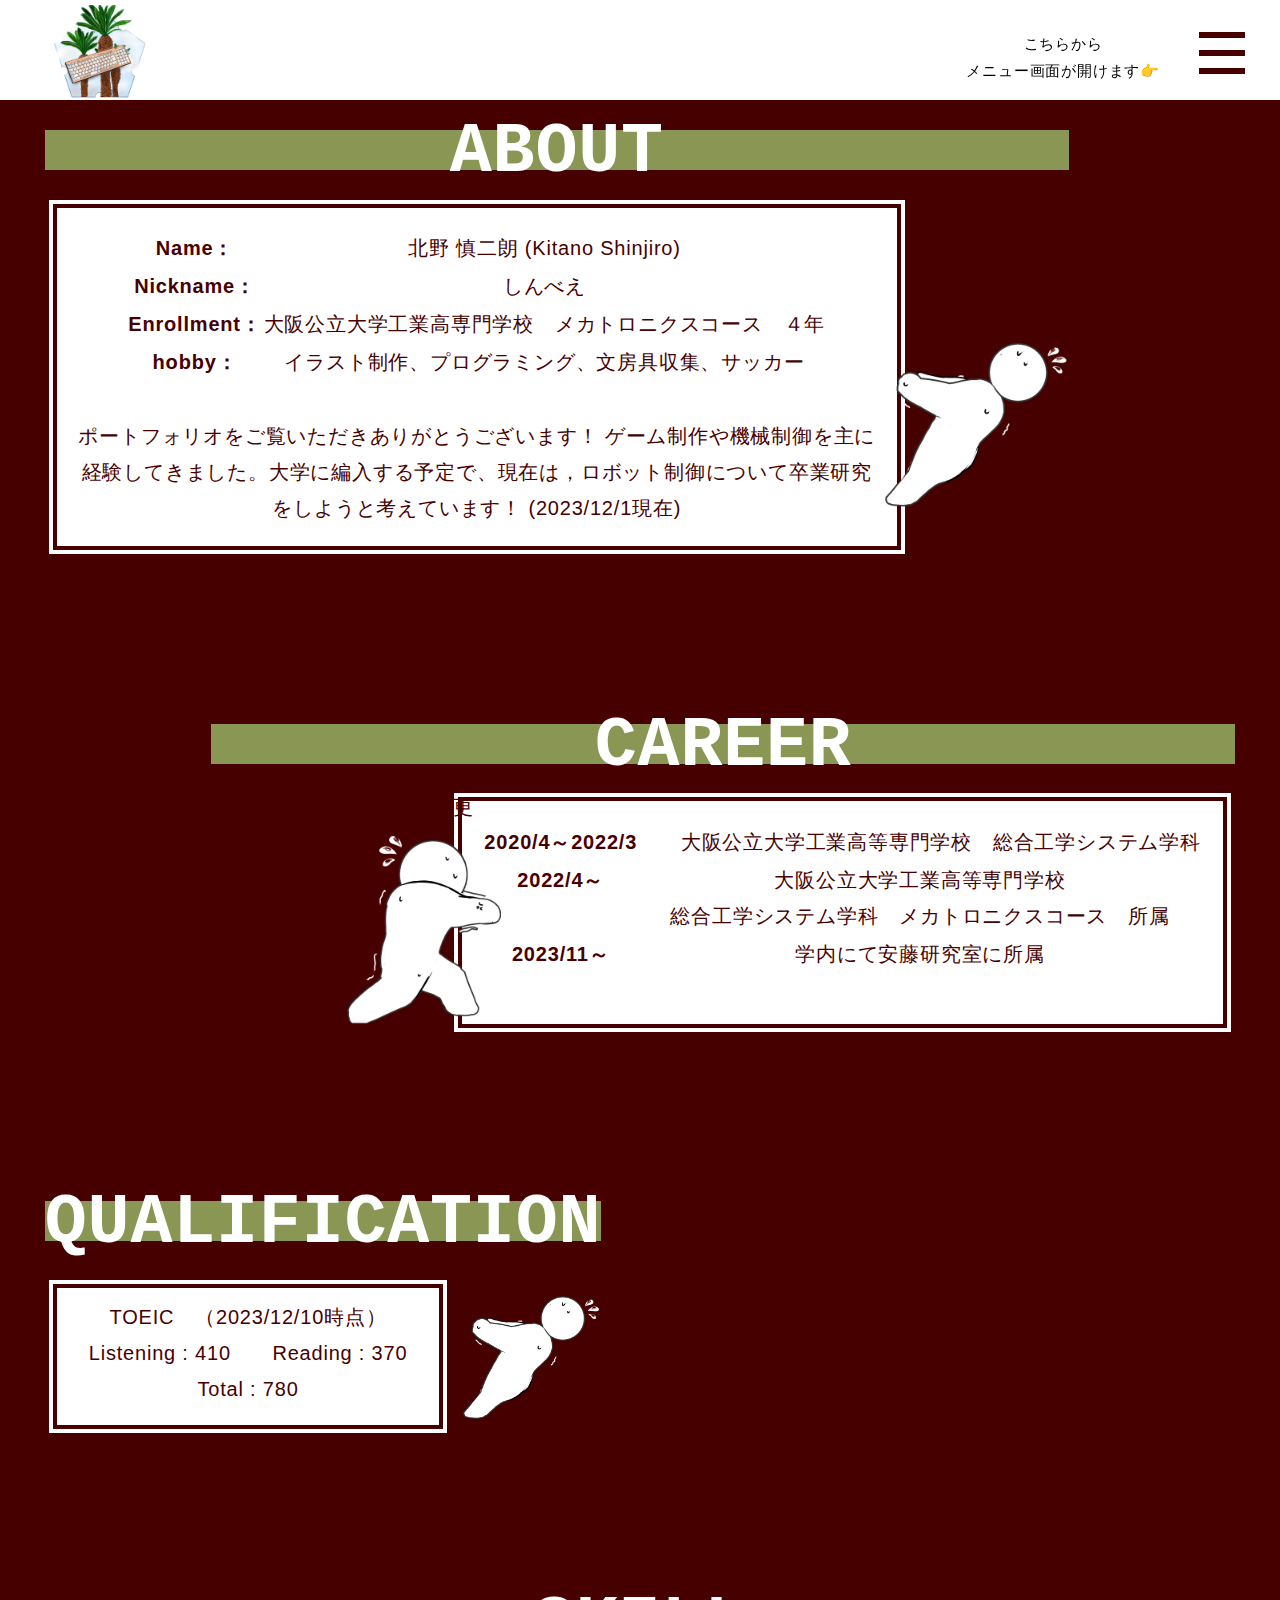
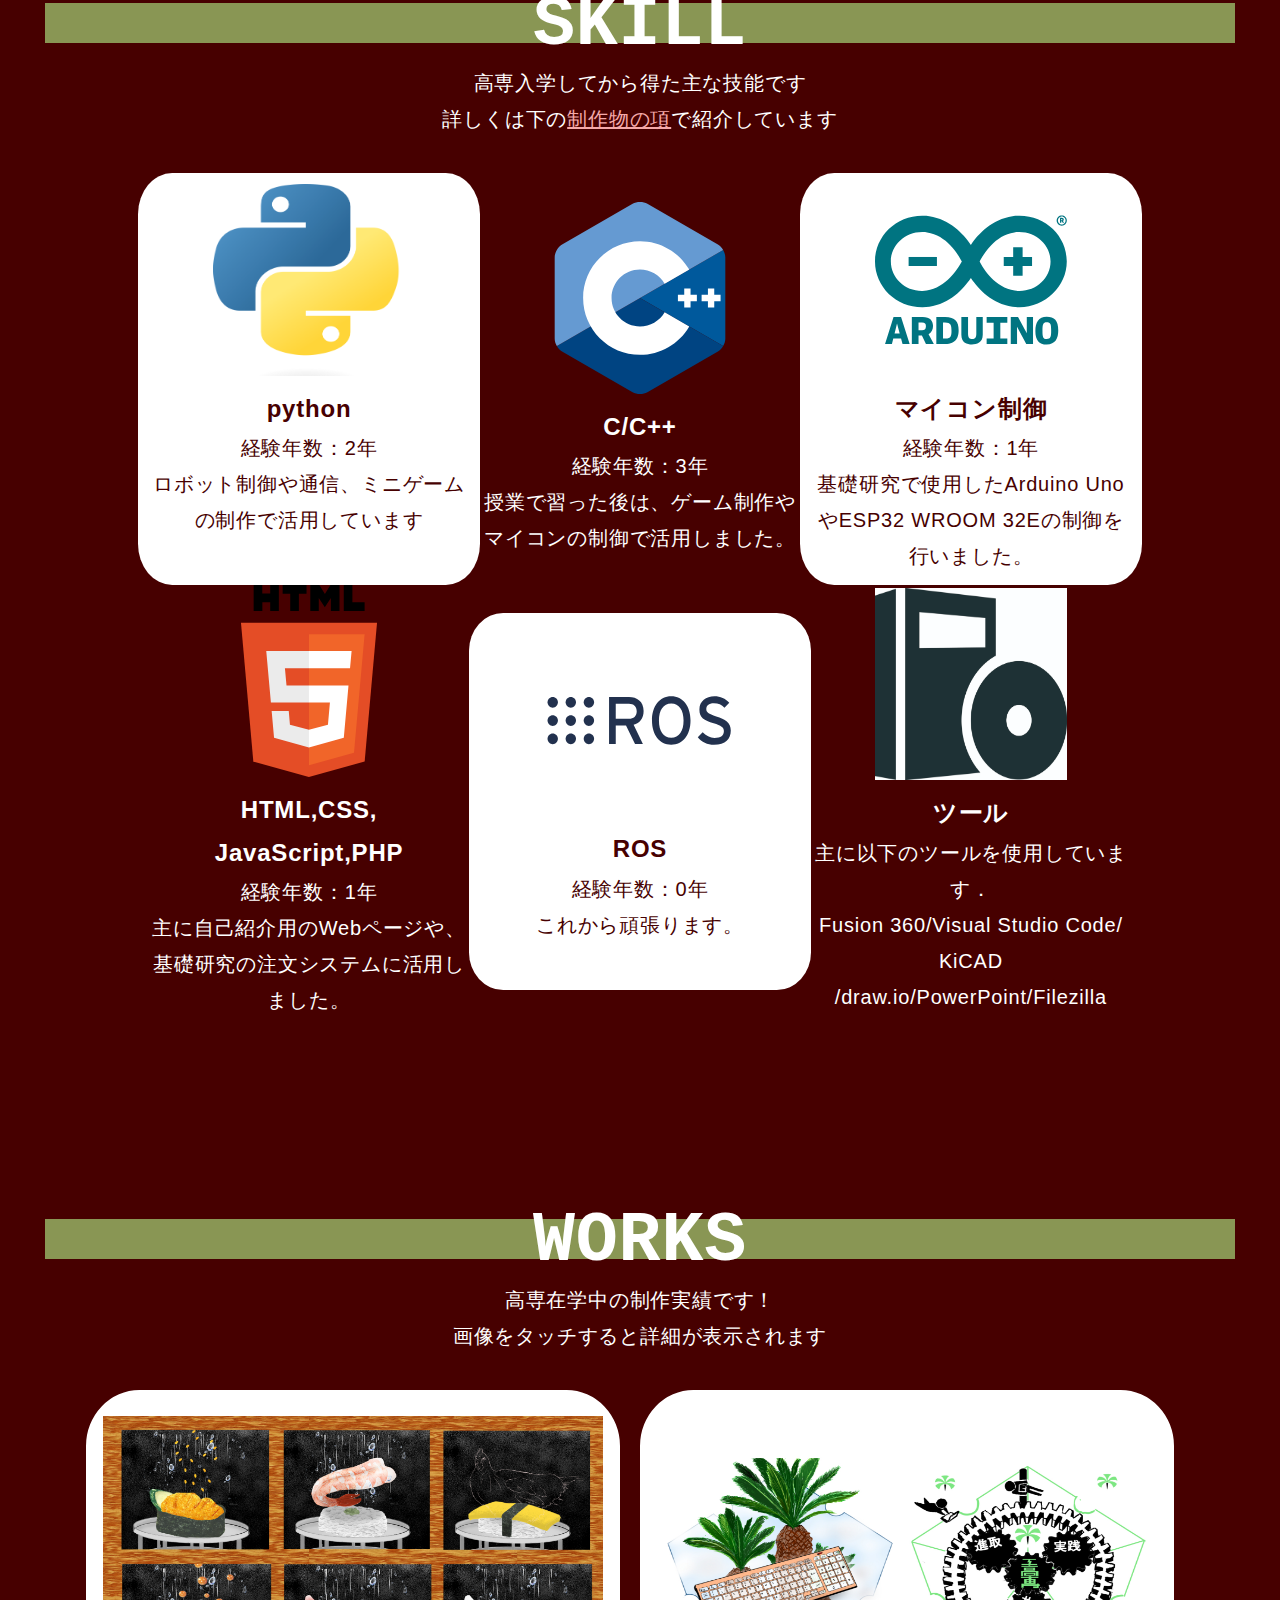
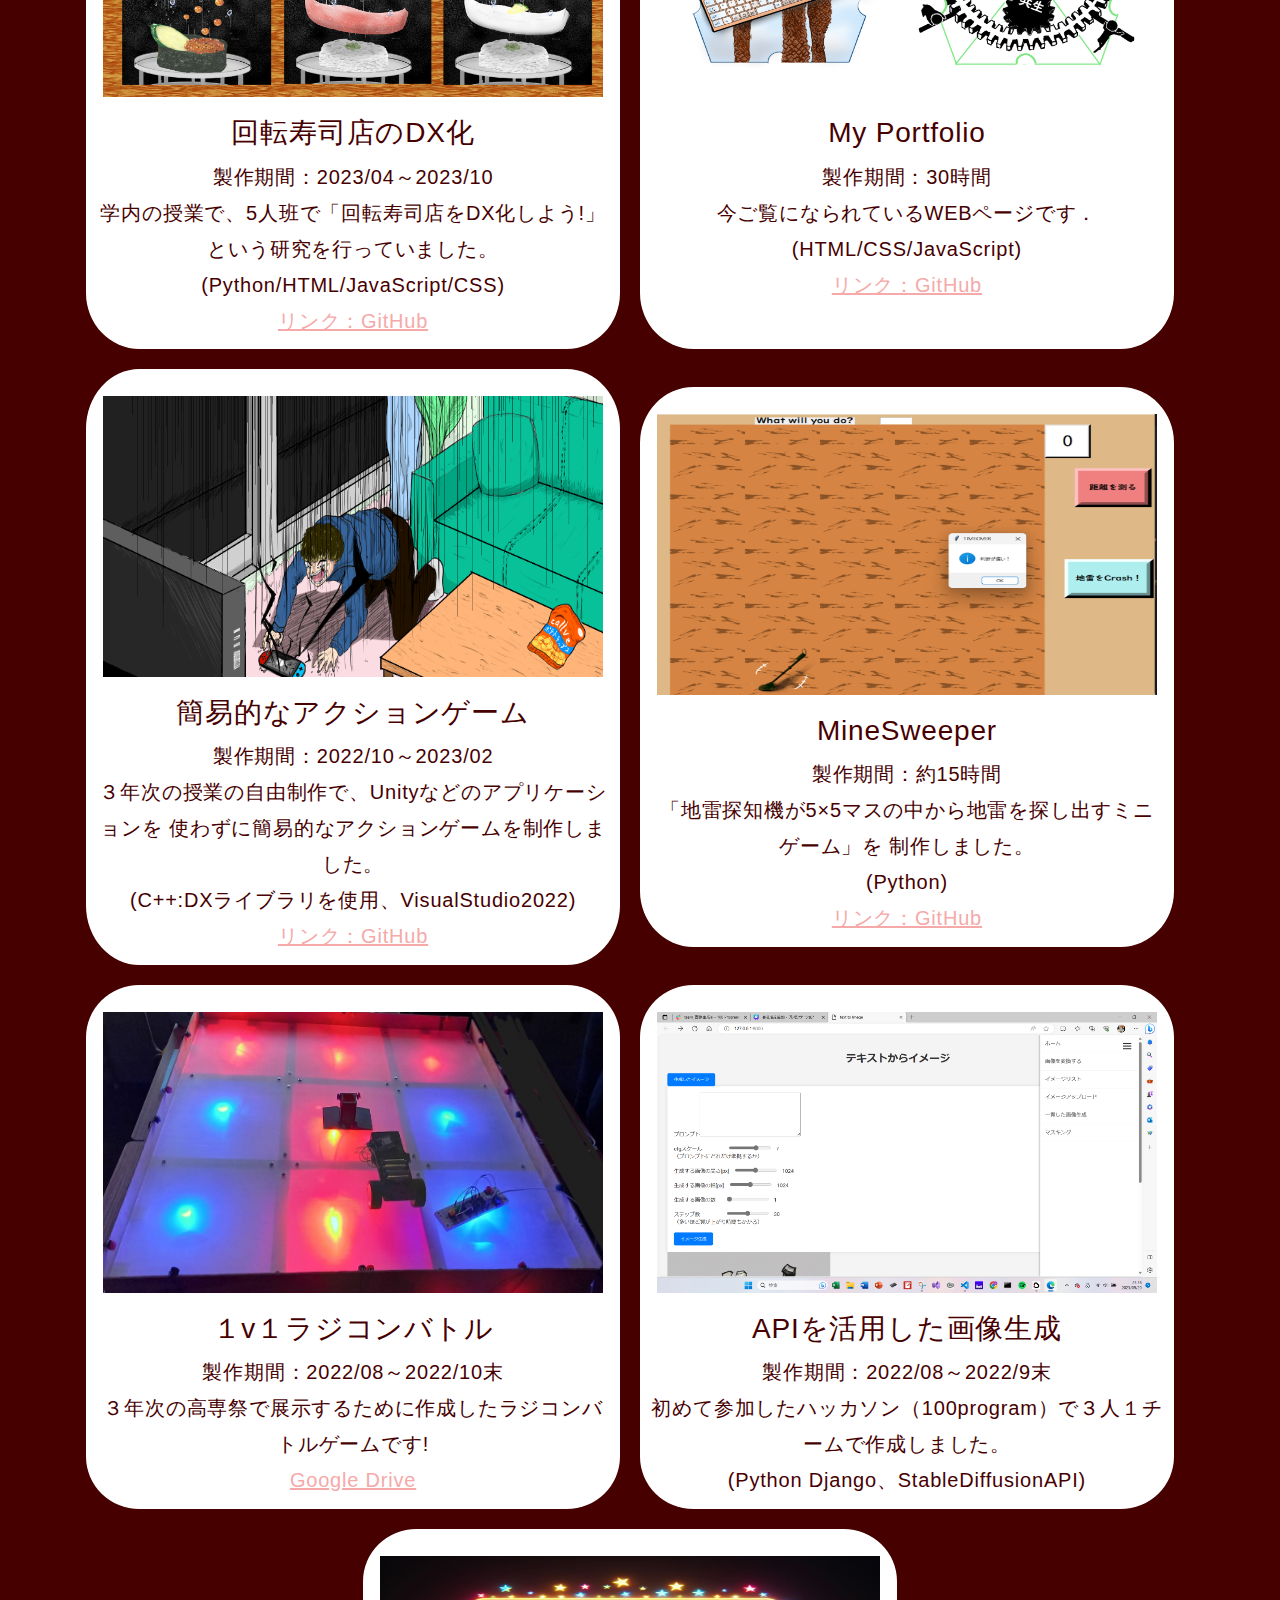
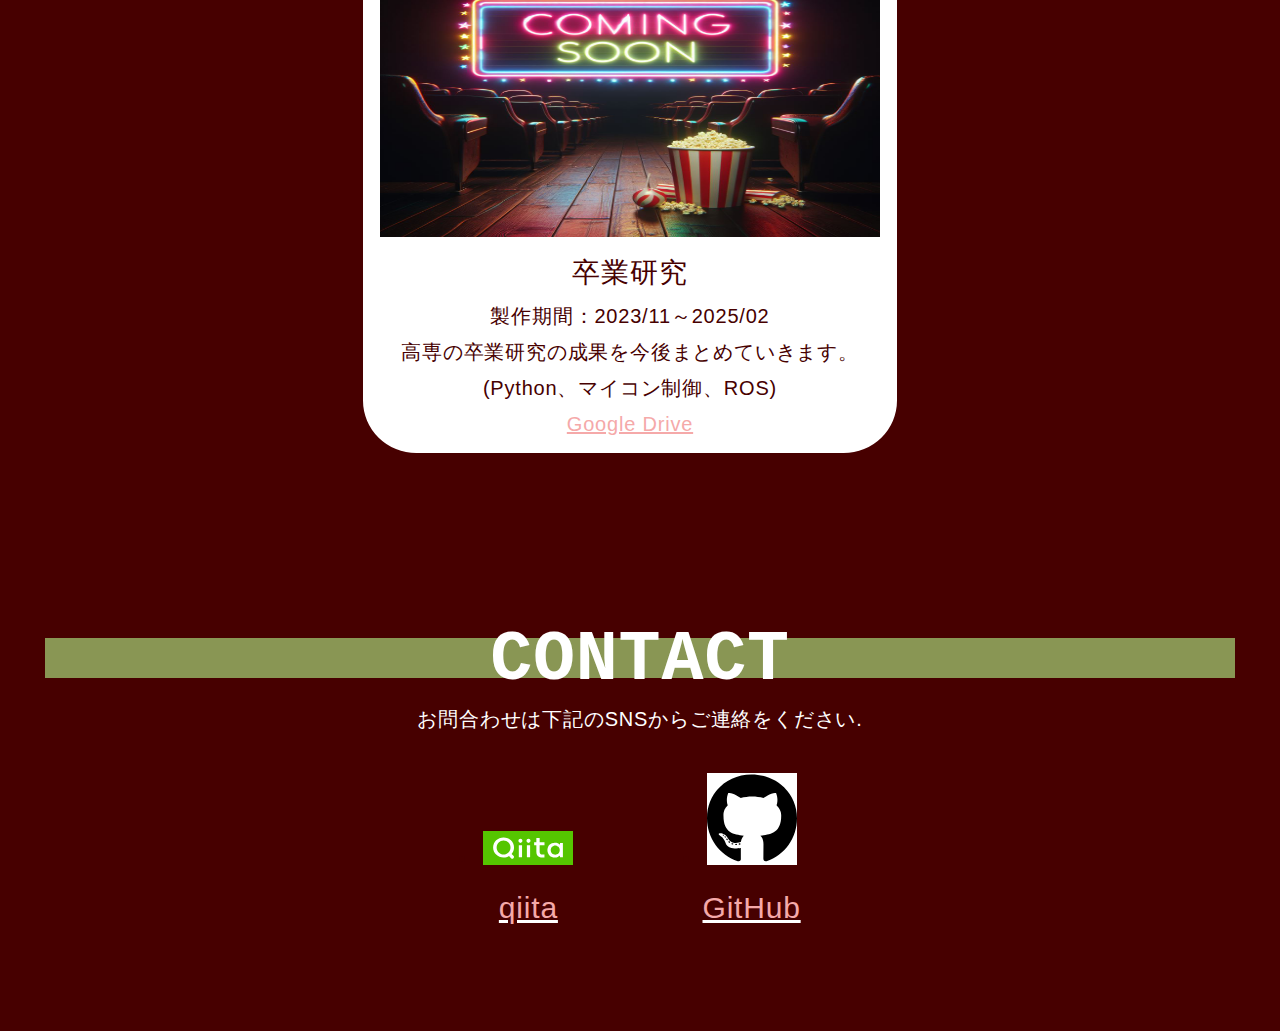
==== index.html @ bd20174c "Update index.html" ====
<!-- https://github.com/chinnanagoSGE/portfolio -->

<!DOCTYPE html>

<html>
<head>
  <meta charset="utf-8">
  <title>Shimbei's portfolio</title>
  <link href="css/reset.css" media="all" rel="stylesheet" type="text/css" />
  <link href="css/style_Shimbei.css" media="all" rel="stylesheet" type="text/css" />
  <link href="js/script.js" media="all" rel="stylesheet" type="text/css" />
  <!-- アイコン設定 -->
  <link rel="shortcut icon" href="" />
  <link href="https://cdnjs.cloudflare.com/ajax/libs/lightbox2/2.7.1/css/lightbox.css" rel="stylesheet">
  <script src="https://ajax.googleapis.com/ajax/libs/jquery/3.1.1/jquery.min.js"></script>
  <script src="https://cdnjs.cloudflare.com/ajax/libs/lightbox2/2.7.1/js/lightbox.min.js" type="text/javascript"></script>
</head>

<body>
 <!-- loading screen -->
 <!-- <div class="loading">
  <div class="loading-animation">
    <img src="item/works/portfolio/my-logo.jpg"/>
  </div>
</div> -->
<!-- ハンバーガータグからページ選択　紹介ページは強調する -->
  <nav class="gnav">
      <div class="icon">
       <a href="https://github.com/settings/profile">
         <img class="icon-image" src="./item/works/portfolio/背景ロゴ.png" alt="icon">
      </a>
      </div>
      <div class="menu-line">
      こちらから<br>メニュー画面が開けます👉
      <div class="hamburger">
        <!-- ハンバーガーメニューの線 -->
        <span></span>
        <span></span>
        <span></span>
      </div>
      <!-- /ハンバーガーメニューの線 -->
      </div>
      <ul class="slide-menu">
        <li>
          <a class="out-refer" id="hamburger" href="#about-section">ABOUT</a>
        </li>
        <li>
          <a class="out-refer" id="hamburger" href="#career-section">CAREER</a>
        </li>
        <li>
          <a class="out-refer" id="hamburger" href="#qualification-section">QUOLIFICATION</a>
        </li>
        <li>
          <a class="out-refer" id="hamburger" href="#skill-section">SKILL</a>
        </li>
        <li>
          <a class="out-refer" id="hamburger" href="#works-section">WORKS</a>
        </li>
        <li>
          <a class="out-refer" id="hamburger" >ART GALLERY（近日公開予定！）</a>
          <!-- href="http://sushin.php.xdomain.jp/sushi/home.html" -->
        </li>
        <li>
          <a class="out-refer" href="https://www.ct.omu.ac.jp/">公大高専　ホームページ</a>
        </li>
      </ul>

  <script src="./js/hamburger.js"></script>
  </nav>

  <!-- GIFはポートフォリオと分かりやすいものを。
  ヘッダーにはタイトルを表示
  更新日時を分かりやすく明記したい

  背景は簡単なデザインを -->

  <div class="header"></div>

  <div class="wrapper">

    <main class="main-content">

      <!-- .about-secion -->

      <section class="section about-section" id="about-section">
        <div class="inner">
          <div class="section-heading">
            <div class="slanting-background"></div>
            <h2 class="heading-primary">ABOUT</h2>
          </div>
          <div class="grid-inner">
            <div class="sec-grid">
              <div class="about-table">
                <p>
                  <table>
                    <tr>
                      <th>Name：</th>
                      <td>北野 慎二朗 (Kitano Shinjiro)</td>
                    </tr>
                    </tr>
                      <th>Nickname：</th>
                      <td>しんべえ</td>
                    </tr>
                    <tr>
                      <th>Enrollment：</th>
                      <td>大阪公立大学工業高専門学校　メカトロニクスコース　４年</td>
                    <tr>
                      <th>hobby：</th>
                      <td>イラスト制作、プログラミング、文房具収集、サッカー</td>
                    </tr>
                  </table>
                </p>
                <br>
              </div>
              <div class="section-body about">
                <div class="about-item">
                  <div class="about-body">
                    <p>
                      <!-- ーコメントー<br> -->
                      ポートフォリオをご覧いただきありがとうございます！
                      ゲーム制作や機械制御を主に経験してきました。大学に編入する予定で、現在は，ロボット制御について卒業研究をしようと考えています！
                      (2023/12/1現在)
                    </p>
                  </div>
                </div>
              </div>
            </div>
            <div class="pull-image-wrapper">
              <!-- アイコンを変更 -->
              <img class="pull-image" src="item/pull.png" alt="">
            </div>
          </div>
        </div>
        <!-- <div class="slanting-background-bottom"></div> -->
      </section>
      <!-- /.about-secion -->
      

      <div class="clearfix"></div>

      <!-- .career-secion -->
      <section class="section career-section" id="career-section">
        <div class="inner">

          <div class="slanting-background"></div>
          <div class="section-heading">
            <h2 class="heading-primary">CAREER</h2>
          </div>
          <div class="grid-inner">
            <div class="push-image-wrapper">
              アイコンを変更
              <img class="push-image" src="item/push.png" alt="">
            </div>
              <div class="sec-grid">
              <div class="section-body career">
                <div class="career-item">
                  <div class="career-table">
                    <p>
                      <table>
                        <tr>
                          <th>2020/4～2022/3</th>
                          <td>
                            　　大阪公立大学工業高等専門学校　総合工学システム学科
                          </td>
                        </tr>
                        <tr>
                          <th>2022/4～</th>
                          <td>
                            大阪公立大学工業高等専門学校<br>
                            総合工学システム学科　メカトロニクスコース　所属
                          </td>
                        </tr>
                        <tr>
                          <th>2023/11～</th>
                          <td>
                            学内にて安藤研究室に所属
                          </td>
                        </tr>
                        <tr>
                        </table>
                    </p>
                  </div>
                </div>
              </div>
            </div>
          </div>
        </div>
        <br>
        <div class="career-slanting-background-bottom"></div>
      </section>
      <!-- /.career-secion -->


      <div class="clearfix"></div>

      <section class="section qualification-section" id="qualification-section">
        <div class="slanting-background"></div>
        <div class="inner">
          <div class="section-heading">
            <h2 class="heading-primary">QUALIFICATION</h2>
          </div>
          <div class="grid-inner">
            <div class="sec-grid">
              <div class="qualification-table">
                <p>
                  <table>
                    <tr>
                      TOEIC　（2023/12/10時点）<br>
                      Listening : 410　　Reading : 370　　<br>
                          Total : 780
                    </tr>
                  </table>
                </p>
              </div>
            </div>
            <div class="controll-image-wrapper">
              <img class="controll-image" src="item/pull.png" alt="">
            </div>
          </div>
      </div>
      </section>

      <div class="clearfix"></div>

      <!-- .skill-secion -->
      <section class="section skill-section" id="skill-section">
        <div class="slanting-background"></div>
        <div class="inner">
          <div class="section-heading">
            <h2 class="heading-primary">SKILL</h2>
          </div>
          <div class="section-lead">
            <p>
              高専入学してから得た主な技能です<br>
              詳しくは下の<a class="works-url-link" href="#works-section">制作物の項</a>で紹介しています
            </p>
          </div>
          <br>
          <div class="section-body skill">
            <div class="skill-list">
              <div class="skill-item python-entire">
                <div class="skill-image-wrapper">
                  <img class="skill-image" src="item/skill/python.png" alt="">
                </div>
                <div class="skill-body">
                  <h3 class="skill-title">python</h3>
                  <div class="skill-rating rating">
                  </div>
                  <div  class="skill-content">
                  <p>
                    経験年数：2年<br>
                    ロボット制御や通信、ミニゲームの制作で活用しています<br>
                    <br>
                  </p>
                  </div>
                </div>
              </div>

              <div class="skill-item cpp-entire">
                <div class="skill-image-wrapper">
                  <img class="skill-image" src="item/skill/cpp.svg" alt="">
                </div>
                <div class="skill-body">
                  <h3 class="skill-title">C/C++</h3>
                  <div class="skill-rating rating">
                  </div>
                  <div  class="skill-content">
                  <p>
                    経験年数：3年<br>
                    授業で習った後は、ゲーム制作やマイコンの制御で活用しました。
                  </p>
                  </div>
                </div>
              </div>

              <div class="skill-item micon-entire">
                <div class="skill-image-wrapper">
                  <img class="skill-image" src="item/skill/Arduino.svg" alt="">
                </div>
                <div class="skill-body">
                  <h3 class="skill-title">マイコン制御</h3>
                  <div class="skill-rating rating">
                  </div>
                  <div  class="skill-content">
                  <p>
                    経験年数：1年<br>
                    基礎研究で使用したArduino UnoやESP32 WROOM 32Eの制御を行いました。
                  </p>
                  </div>
                </div>
              </div>

              <div class="skill-item web-entire">
                <div class="skill-image-wrapper">
                  <img class="skill-image" src="item/skill/HTML.svg" alt="">
                </div>
                <div class="skill-body">
                  <h3 class="skill-title">HTML,CSS,<br>JavaScript,PHP</h3>
                  <div class="skill-rating rating">
                  </div>
                  <div  class="skill-content">
                  <p>
                    経験年数：1年<br>
                    主に自己紹介用のWebページや、基礎研究の注文システムに活用しました。
                  </p>
                  </div>
                </div>
              </div>

              <div class="skill-item ros-entire">
                <div class="skill-image-wrapper">
                  <img class="skill-image" src="item/skill/Ros.svg" alt="">
                </div>
                <div class="skill-body">
                  <h3 class="skill-title">ROS</h3>
                  <div class="skill-rating rating">
                  </div>
                  <div  class="skill-content">
                  <p>
                    経験年数：0年<br>
                    これから頑張ります。<br>
                    　　　　　　　　　　　　　　　　　
                  </p>
                  </div>
                </div>
              </div>

              <div class="skill-item tool-entire">
                <div class="skill-image-wrapper">
                  <img class="skill-image" src="item/skill/tool.jpg" alt="">
                </div>
                <div class="skill-body">
                  <h3 class="skill-title">ツール</h3>
                  <div class="skill-rating rating">
                  </div>
                  <div  class="skill-content">
                  <p>
                    主に以下のツールを使用しています．<br>
                    Fusion 360/Visual Studio Code/ KiCAD
                    /draw.io/PowerPoint/Filezilla
                  </p>
                  </div>
                </div>
              </div>              
            </div>
          </div>
        </div>
      </section>
      
      <div class="clearfix"></div>


      <!-- モーダルの背後の背景 -->
      <div id="modalBackground" class="modal-background" onclick="closeModal('kisokenkyu')"></div>

      <!-- モーダル本体 -->
      <div id="portfolio" class="modal">
        <a class="close" onclick="closeModal('portfolio')" href="#_">&times;</a>
          <!-- 画像を選択 -->
          <img class="pp-image" src="" alt="">
          <div class="pp-title">
            <h2>ポートフォリオ</h2>
          </div>
          <div class="pp-duration">
            製作期間：30時間
          </div>
          <div class="pp-role">
            メンバー：個人製作
          </div>
          <div class="pp-link">
            <a class="works-url-link" href="https://github.com/shim-bei/MyProf_kitano" target="_blank">リンク：GitHub</a>
          </div>                        
          <div class="pp-content">
            <div class="outline">
              <div class="outline-title">プロダクトの概要</div>
              就職活動を含め、自己紹介をしやすくするために制作しました。WORKSの中身は特に力を入れたので、御覧になって頂けて嬉しいです！
              半年前にも制作していたので、もしよければご覧になって下さい。<br>
              <a class="works-url-link" href="http://sushin.php.xdomain.jp/Info_Kitano.html">リンク：2023年5月に制作したホームページ</a>
            </div>

            <br>
            <div class="feature-title">活動を通して</div>
            <div class="feature">
              半年前に一度作ったのですが今思うと「色使いだったり見やすさだったり分かりやすさだったり、良くないな」と思います。
              これが見やすいかはわかりませんが、間違いなく清聴はしていると実感できました。
              今後とも継続して努力していこうと思います。
              
            </div>          
          </div>
          
          <!-- <div class="illust">
            <div class="pp-item">
              画像はクリックで拡大できます<br><br>
            </div>
          </div> -->
      </div>

      <!-- モーダル本体 -->
      <div id="sotsugyokenkyu" class="modal">
        <a class="close" onclick="closeModal('sotsugyokenkyu')" href="#_">&times;</a>
        <!-- 画像を選択 -->
          <img class="pp-image" src="" alt="">
          <div class="pp-title">
            <h2>卒業研究</h2>
          </div>
          <div class="pp-duration">
            2023/11～2025/02
          </div>
          <div class="pp-role">
            メンバー：個人製作　役割：ROSを用いたプログラム制御
          </div>
          <div class="pp-link">
            <!-- <a class="works-url-link" href="https://github.com/" target="_blank">リンク：GitHub</a> -->
          </div>
          <div class="pp-content">
            <div class="outline-title">プロダクトの概要</div>
            <div class="outline">
              これから頑張ります！
              <!-- WEB注文システム：説明、フローチャート、動作動画、リンク -->
              <!-- ロボット制御：説明、フローチャート、動作動画 -->
              <!-- 自作した機械の制御：説明、フローチャート、動作動画 -->
            </div>
            
            <div class="feature-title">活動を通して</div>  
            <div class="feature">
              これから頑張ります！
            </div>
          </div>
          <div class="illust">
            <div class="pp-item">
              画像はクリックで拡大できます<br><br>
            </div>

            <!-- Fullscreen Image Container -->
            <div id="action-aski">
              <!-- <video  preload="none" class="pp-item" controls src="item/works/action/marioasuki-.mp4"></video><br>
              動画１：最初に作成したアスキー版のゲーム<br>
            </div>
            <div id="action-2d">
              <video  preload="none" class="pp-item" controls src="item/works/action/2D_last.mp4"></video><br>
              動画２：アスキー版をもとに作成した２Dアクションゲーム -->
            </div>
          </div>
      </div>

      <!-- モーダル本体 -->
      <div id="kisokenkyu" class="modal">
        <a class="close" onclick="closeModal('kisokenkyu')" href="#_">&times;</a>
        <!-- 画像を選択 -->
        <img class="pp-image" src="" alt="">
        <div class="pp-title">
          <h2>回転寿司のDX化</h2>
        </div>
        <div class="pp-duration">
          2023/04～2023/10　授業時間（２時間/週） + 放課後（累計約100時間）
        </div>
        <div class="pp-role">
          メンバー：５人　役割：リーダー、機械制御、注文・通信システム
        </div>
        <div class="pp-link">
          <a class="works-url-link" href="https://github.com/shim-bei/kisokenkyu" target="_blank">リンク：GitHub</a>
        </div>          
        <div class="pp-content">
          <div class="outline-title">プロダクトの概要</div>
          <div class="outline">
            学校の授業で「風評被害に遭った回転寿司店のDX化を図ろう」というテーマのもと、５人チームで取り組みました。
            授業の概要および制作物は以下のパワーポイント、もしくは当日掲載した<a class="works-url-link" href="item/works/kisoken/D班_ポスター.pdf" target="_blank">ポスター</a>
            をご覧になって頂けると分かりやすいかと思います。<br>
            <iframe src="https://onedrive.live.com/embed?resid=8317401A02AA3648%21417&amp;authkey=!AHYSkkLnidsqB-A&amp;em=2&amp;wdAr=1.7767857142857142" width="700" height="400" frameborder="0"></iframe>
            <br>説明用のパワーポイント
            <br><br>

            制作物の中で、私が担当したのは「WEB注文システムの構築」、「それに基づいた既製品のロボット制御」、「自作した機械の制御」および「チームリーダー」です。
            <ul>
              <li>WEB注文システム：スマートフォンで注文し、Pythonで注文データを処理するようにしました。
              右に記載した、図2のフローチャート、<a class="video-link" href="https://drive.google.com/file/d/1GxdkWUIp4RsAm7OJHUwm2yDIf9AUKwED/view?usp=sharing">動作動画</a>および<a class="works-url-link" href="http://sushin.php.xdomain.jp/sushi/home.html" target="_blank">制作したWEBページ</a>をご覧ください。<br>
              （WEBページのレイアウトはスマートフォンのみに対応しています）</li>
              <li>ロボット制御：Dobotという既製品のロボットハンドの位置制御を行いました。
              <li>自作した機械の制御：Dobotの動きに同期して、メンバーが制作したハンドをBlueTooth通信で制御しました。
            </ul>
          </div>

          <br>
          <div class="feature-title">活動を通して</div>
          <div class="feature">
            -リーダー経験を通じて-<br>
            リーダーをしているからか、チームでモノづくりをするのがとても難しいと感じました。
            アイデア出しから進捗の共有やタスクの分散、動作実験のトライアンドエラーなど、一人でやっていたら経験しなかった問題がたくさんあり、大変でした。
            しかし、機械が出来て進捗が出た時などはみんなと喜びを共有できるのがとてもやりがいがありました。
            また、出来ることが増えるので上手くできればとても効率よくモノづくりをすすめられると感じました。
            お互いに進捗を出さないと迷惑をかけたり、メンバーが頑張っているからやる気が出たり、プラスに働く要素がとても多かったです。
            
            <br><br>
            -注文システムを作成して-<br>
            これを機にWEB制作を始めたので、無料のレンタルサーバーを契約して、データベースを作って保存して、
            クエリに苦戦して、PHPに挑戦して、WEBページ制作を１から始めてと、とてもやることが多かったです。
            最初はPythonで直接レンタルサーバーのおかげで使えたデーターベースからデータを取り出そうとしていたが、無料のサーバーなので出来なかったのでだいぶ困りました。
            結局いろんな人に聞いたりネットで調べたりした結果、PHPでデータをWEB上においてからPythonでそのページにアクセスするという方法にしました。
            今思うと、データの脆弱性など問題がある方法をとってしまったと反省している。やはり有料のモノを使う方が便利な点が多いと感じました。
          </div>        
        </div>
        <div class="illust">
          <div class="pp-item">
            画像はクリックで拡大できます<br><br>
          </div>

          <!-- Fullscreen Image Container -->
          <div id="kisoken-system">
            <a href="item/works/kisoken/システム構成.png" data-lightbox="group">
              <img class="pp-item" src="item/works/kisoken/システム構成.png">
            </a>
            <br>
            図１：全体のシステム構成
          </div>
          <br>
          <div id="action-aski">
            
          </div>
          <div id="entire-flow">
            <a href="item/works/kisoken/zentai.png" data-lightbox="group">
              <img class="pp-item" src="item/works/kisoken/zentai.png">
            </a>
            <br>
            図２：制作したシステム全体のフローチャート<br>
          </div>
          <br>
          <div id="kisoken-database">
            <a href="item/works/kisoken/database.png" data-lightbox="group">
              <img class="pp-item" src="item/works/kisoken/database.png">
            </a>
            <br>
            図３：実際に使用したデータベースの画面<br>
          </div>
          <br>
        </div>
      </div>

      <!-- モーダル本体 -->
      <div id="minesweeper" class="modal">
        <a class="close" onclick="closeModal('minesweeper')" href="#_">&times;</a>
        <!-- 画像を選択 -->
          <img class="pp-image" src="" alt="">
          <div class="pp-title">
            <h2>Pythonで作成したミニゲーム　～MineSweeper～</h2>
          </div>
          <div class="pp-duration">
            製作期間：約１５時間
          </div>
          <div class="pp-role">
            メンバー：個人製作
          </div>
          <div class="pp-link">
            <a class="works-url-link" href="https://github.com/shim-bei/mini-game/tree/main/python" target="_blank">リンク：GitHub</a>
          </div>          
          <div class="pp-content">
            <div class="outline-title">プロダクトの概要</div>
            <div class="outline">
              授業の実験実習で「PythonのTkinterを用いてなにか作ってみよう。」という実験実習の授業の中で、このゲームを制作しました。
              設定は「地雷探知機が5×5マスの中から地雷を探し出す」というものです。実際のゲームの様子は<a class="video-link" href="https://drive.google.com/file/d/1EFvNo2QLNWYeBUVGcVl0ZbGOHnHyc-8Z/view?usp=sharing">こちらのリンクの動画</a>をご覧ください。

              このゲームの仕様は以下の通りです。
              <ul>
                <li>プレイヤーの操作はTkinterの入力ボックス（右図の青丸の部分）から
                  「a」・「d」・「w」・「s」を入力しEnterキーを押すと、それぞれ左・右・上・下の移動を行う。</li>
                <li>「距離を測る」と書かれたボタンを押すことで地雷との距離を測定する</li>
                <li>「地雷をCrash！」と書かれたボタンを押すことで地雷が現在の座標にあるかを確認する</li>
                <li>地雷の上で「地雷をCrash！」ボタンを押したらクリア！</li>
                <li>右上の制限時間が０になると強制的にWindowを終了され、ゲームオーバー！</li>
              </ul>
            </div>

            <br>
            <div class="feature-title">活動を通して</div>
            <div class="feature">
              Pythonを使って制作するのはこれが初めてでしたが、C++を経験していたのと、ゲーム制作を一度経験していたので、難なく制作することが出来ました。
              一度経験しているだけでだいぶ違うと感じました。まだまだディティールは甘い部分が多いので、その内改善しようと思います。
              ライブラリが多くC++よりも簡単に複雑なことが出来たので、製作が楽しかったです。
              <br>
              <br>
              <br>
              <br>
              <br>
            </div>
          </div>
          <div class="illust">
          画像はクリックで拡大できます
            <!-- Fullscreen Image Container -->
            <a href="item/works/minesweeper/desc.png" data-lightbox="group">
              <img class="pp-item" src="item/works/minesweeper/desc.png">
            </a>
            <br>
            図：プレイ画面
            <br>
            <br>
            <div id="action-aski">
              <br>
            </div>
          </div>
      </div>

      <!-- モーダル本体 -->
      <div id="kosensai3" class="modal">
        <a class="close" onclick="closeModal('kosensai3')" href="#_">&times;</a>
        <!-- 画像を選択 -->
          <img class="pp-image" src="" alt="">
          <div class="pp-title">
            <h2>３年次の高専祭で展示するために作成した１V１ラジコンバトルゲームです!</h2>
          </div>
          <div class="pp-duration">
            製作期間：2022/08～2022/10末<br>
          </div>
          <div class="pp-role">
            メンバー：有志数人　役割：配線、組み立て
          </div>
          <div class="pp-content">
            <div class="outline-title">プロダクトの概要</div>
            <div class="outline">
              ３年次の高専祭で、技術系の部活に所属していない人が集まって制作しました。
              チーム全体で、製作したのは以下の三つです。具体的な様子は<a class="video-link" href="https://drive.google.com/file/d/1YjWoPCLFyQMcAOu1zw8UCqxUieGboDW0/view?usp=sharing">こちらのリンクの動画</a>からご覧になって頂けると幸いです。
              <ol>
                <li>闘わせるラジコン２機</li>
                <li>ラジコンを操作するコントローラー２台(右図参照)</li>
                <li>ボタンが押されたら光るステージ</li>
              </ol>

              このゲームの仕様は以下の通りです。
              <ul>
                <li>2人が対戦し、1人1機のラジコンを操作する</li>
                <li>３×３マスの陣地をラジコンで取り合う</li>
                <li>壁に取り付けられた９×２個のボタンのうち、自分の色のボタンに突撃してスイッチを押す</li>
                <li>スイッチが押されると、ボタンの色にステージが光る</li>
                <li>制限時間が来るか、一色に染まるまでボタンを押しまくる</li>
                <li>制限時間が来た時、より多くのライトを光らせた方が勝利</li>
              </ul>
            </div>

            <br>
            <div class="feature-title">活動を通して</div>
            <div class="feature">
              配線は全く経験がなく、ほとんど周りの人に聞きながら作業をしていました。当時は何をやっているのかさっぱりわかっていなかったですが、
              最近の授業でようやく何をやっていたのか理解できて、何とも言えない感動がありました。
              分からないことばかりで失敗もたくさんありましたが、みんなでワイワイやりながら制作していたので楽しかったです！
              流石に前日まで完成しなかったときはヒヤッとしましたが、なんとか間に合ったのでホッとしました。
            </div>
          </div>
          <div class="illust">
            <div class="pp-item">
              画像はクリックで拡大できます<br><br>
            </div>

            <!-- Fullscreen Image Container -->
            <div id="action-aski">
              <a href="item/works/kosensai3/rajikon.jpg" data-lightbox="group">
                <img class="pp-item" src="item/works/kosensai3/rajikon.jpg">
              </a>
              画像１：実際に作成したラジコン
              <br>
              <br>                
            </div>
            <a href="item/works/kosensai3/controler.jpg" data-lightbox="group">
              <img class="pp-item" src="item/works/kosensai3/controler.jpg">
            </a>
            画像２：実際に制作したコントローラー
        </div>
      </div>

      <!-- モーダル本体 -->
      <div id="hakkason2023" class="modal">
        <a class="close" onclick="closeModal('hakkason2023')" href="#_">&times;</a>
        <!-- 画像を選択 -->
        <img class="pp-image" src="" alt="">
        <div class="pp-title">
          <h2>DjangoとStable Diffusion APIを使用したウェブサイトの開発</h2>
        </div>
        <div class="pp-duration">
          2023/08～2023/09末　夏休みに累計114時間
        </div>
        <div class="pp-role">
          メンバー：３人　役割：リーダー、Image To Imageの実装
        </div>
        <div class="pp-link">
          <!-- <a class="works-url-link" href="https://github.com/tomatoboy-hub/generative-ai/tree/main/100pro" target="_blank">リンク：GitHub</a>（プログラムは結合済み） -->
          リンクはメンバーに掲載の許可を取っている最中です。申しわけございません！
        </div>          
        <div class="pp-content">
          <div class="outline-title">プロダクトの概要</div>
          <div class="outline">
            初めてハッカソンに参加し、DjangoとStable Diffusion APIを使用したウェブサイトを開発しました。
            参加したハッカソン（100program）のリンクはこちらです。
            <a class="works-url-link" href="https://100program.jp/">リンク：100program公式サイト</a>
            もともと私が画像生成AIに興味があったため、今回の制作に至りました。
            実際に作成したものの動作の様子は<a class="video-link" href="https://drive.google.com/file/d/1G8FyXh5lCkCFCxhKVTJRPrd2usq5-n8Q/view?usp=sharing">こちらのリンク</a>からご覧になれます。
            
          </div>
          <br>
          <div class="feature-title">活動を通して</div>
          <div class="feature">
            -初めてのハッカソンを通して-<br>
            一番大変だったのはスケジュール管理でした。メンバーがそれぞれ大阪、愛知、東京にいたため連絡の取りづらさであったり、進捗の共有であったりが大変でした。
            最終的に<a class="works-url-link" href="https://github.com/users/tomatoboy-hub/projects/2/views/1">GithubのProjects</a>や週１，２回のミーティングをしていました。
            テレワークの時代とは言え、離れた場所で一緒にモノづくりをすることは大変なことが多いと改めて感じました。
            また、メンバーにハッカソンの経験者がいらっしゃったので、色々と助けてもらっていました。Githubの具体的な使い方やプロジェクトの進め方など、学べたことが多かったです。
            <br>
            <br>
            -画像生成AIについて-<br>
            私は趣味でイラストを描いているため、下書きをしたり、あるいは線画をしてもらったりという事に活用したく、今回のプロジェクトのテーマに選択しました。
            実際に使ってみて、精度の高さを実感できました。目的はプロンプトから生成したイラストをImage To Imageでブラッシュアップするという事だったので、そこまでは
            達成できてよかったです。しかし、まだまだ調整が甘いせいで画像生成の精度が悪かったので、そこは課題として残ってしまったと感じています。
          </div>        
        </div>
        <div class="illust">
          <div class="pp-item">
            画像はクリックで拡大できます<br><br>
          </div>
          <div id="action-aski">
            <a href="item/works/hakkason2023/jitsubutsu.png" data-lightbox="group">
              <img class="pp-item" src="item/works/hakkason2023/jitsubutsu.png">
            </a>
            画像：実際に作成したページで生成したAI画像
            <br>
            <br>                
          </div>

          <!-- Fullscreen Image Container
          <div id="action-canva-link">
            <a class="works-url-link" href="https://www.canva.com/design/DAFubQms7YY/KQHb4lwTvKdGYgir9ghuiQ/view?utm_content=DAFubQms7YY&utm_campaign=share_your_design&utm_medium=link&utm_source=shareyourdesignpanel#24">リンク：Canvaで作成したスライド</a>
          </div> -->
          <div id="action-2d">
            
          </div>
        </div>
      </div>

      <!-- モーダル本体 -->
      <div id="scrolegame" class="modal">
        <a class="close" onclick="closeModal('scrolegame')" href="#_">&times;</a>
          <img class="pp-image" src="" alt="">
          <div class="pp-title">
            <h2>DXライブラリを用いたアクションゲーム</h2>
          </div>
          <div class="pp-duration">
            製作期間：2022/08～2023/02　授業時間（２時間/週） + 放課後（累計約40時間）
          </div>
          <div class="pp-role">
            メンバー：個人製作
          </div>
          <div class="pp-link">
            <a class="works-url-link" href="https://github.com/shim-bei/mini-game/tree/main/c%2B%2B" target="_blank">リンク：GitHub</a>
          </div>          
          <div class="pp-content">
            <div class="outline-title">プロダクトの概要</div>
            <div class="outline">
              ゲーム制作に興味があったので作成しました。
              横スクロール型のアクションゲームで、最初はアスキーアートで制作しました。実際の動作の様子は<a class="video-link" href="https://drive.google.com/file/d/1BpZYGYZUTZIyAF1HVG1EJDtI8OEEnoAN/view?usp=sharing">こちらのリンクの動画</a>からご覧になれます。
              アスキーアートで大体の仕組みを設計してから、DXライブラリ（※）を用いて２Dイラストを用いたゲームを制作しました。完成物の動作の様子は<a class="video-link" href="https://drive.google.com/file/d/1pQ9kCKn1GBn0NOtPdIjn2oBmCjIJookC/view?usp=sharing">こちらのリンクの動画</a>からご覧になれます。
              <br>※DXライブラリ：公開されているゲーム制作用のC++向けのライブラリ。DirectXの要素を比較的簡単に組み込むことが出来る。
            </div>

            <br>
            <div class="feature-title">活動を通して</div>
            <div class="feature">
              初めてのモノづくりで、わからないことや慣れないことが多く制作が嫌になることもあったが、その分完成した時の嬉しさはとても大きかったです。
              これを機にモノづくりをどんどんやりたいと思いました。
              ChatGPTが丁度出てきたころで、タイミングよくAIの力を借りれたのは運がよく、とても助かりました。
              <br>
              <br>
              <br>
              <br>
              <br>
              <br>
              <br>
              <br>
            </div>
          </div>
          <div class="illust">
            <div class="pp-item">
                画像はクリックで拡大できます<br><br>
            </div>
            <a href="item/works/action/aski.png" data-lightbox="group">
              <img class="pp-item" src="item/works/action/aski.png">
            </a>
            画像１：アスキー版ゲームの実際の画面
            <div id="action-aski">
              <br><br>
            </div>
            <div id="action-2d">
              <a href="item/works/action/mario.png" data-lightbox="group">
                <img class="pp-item" src="item/works/action/mario.png">
              </a>
              画像２：２D版のゲームの実際の画面
            </div>
          </div>
        </div>  
      </div>
      
      

      <br>
      <!-- .works-secion -->
      <section class="section works-section" id="works-section">
        <div class="slanting-background"></div>
        <div class="inner">
          <div class="section-heading">
            <h2 class="heading-primary">WORKS</h2>
          </div>
          <p class="section-lead">
            高専在学中の制作実績です！<br>
            画像をタッチすると詳細が表示されます
          </p>
          <br>

          <div class="section-body works">
            <div class="works-list js-my-gallery">

              <figure class="works-item kisokenkyu">
                <a class="works-image" onclick="openModal('kisokenkyu')" id="kisokenkyu">
                  <img class="works-image fadein lazyloaded" src="item/works/kisoken/home.jpg" alt="">
                </a>      
                <figcaption class="works-body">
                  <div class="works-title">回転寿司店のDX化</div>
                  <div class="works-text">製作期間：2023/04～2023/10<br>
                                          学内の授業で、5人班で「回転寿司店をDX化しよう!」
                                          という研究を行っていました。<br>
                                          <!-- DXは「注文」、「寿司、皿の配膳」、「廃棄」、「テーブルへの提供」を対象としていました。<br> -->
                                          (Python/HTML/JavaScript/CSS)</div>
                  <div class="works-url"><a class="works-url-link" href="https://github.com/shim-bei/kisokenkyu" target="_blank">リンク：GitHub</a>
                  </figcaption>
              </figure>

              <figure class="works-item portfolio">

                  <!-- ポップアップの画像を選択する -->
                  <a class="works-image" onclick="openModal('portfolio')" id="portfolio">
                    <img class="works-image fadein lazyloaded" src="item/works/portfolio/home.jpg" alt="">
                  </a>      
                <figcaption class="works-body">
                  <div class="works-title">My Portfolio</div>
                  <div class="works-text">製作期間：30時間<br>
                                          今ご覧になられているWEBページです．<br>
                                          (HTML/CSS/JavaScript)</div>
                  <div class="works-url"><a class="works-url-link" href="https://github.com/shim-bei/MyProf_kitano" target="_blank">リンク：GitHub</a>
                    <br>
                    <br>
                  </div>
                </figcaption>
              </figure>

              <figure class="works-item scrolegame">
                <a class="works-image" id="scrolegame" onclick="openModal('scrolegame')">
                  <img class="works-image fadein lazyloaded" src="item/works/action/エネミーキック.png" alt="">
                </a>      
                <figcaption class="works-body">
                  <div class="works-title">簡易的なアクションゲーム</div>
                  <div class="works-text">製作期間：2022/10～2023/02<br>
                    ３年次の授業の自由制作で、Unityなどのアプリケーションを
                    使わずに簡易的なアクションゲームを制作しました。<br>                                       
                    (C++:DXライブラリを使用、VisualStudio2022)</div>
                  <div class="works-url"><a class="works-url-link" href="https://github.com/shim-bei/mini-game/tree/main/c%2B%2B" target="_blank">リンク：GitHub</a>
                  </div>
                </figcaption>
              </figure>

              <figure class="works-item minesweeper">
                <a class="works-image" id="minesweeper" onclick="openModal('minesweeper')">
                  <img class="works-image fadein lazyloaded" src="item/works/minesweeper/home.png" alt="">
                </a>      
                <figcaption class="works-body">
                  <div class="works-title">MineSweeper</div>
                  <div class="works-text">製作期間：約15時間<br>
                      「地雷探知機が5×5マスの中から地雷を探し出すミニゲーム」を
                      制作しました。<br>
                                          (Python)</div>
                  <div class="works-url"><a class="works-url-link" href="https://github.com/shim-bei/mini-game/tree/main/python" target="_blank">リンク：GitHub</a>
                  </div>
                </figcaption>
              </figure>

              <figure class="works-item kosensai3">
                <a class="works-image" onclick="openModal('kosensai3')" id="kosensai3">
                  <img class="works-image fadein lazyloaded" src="item/works/kosensai3/home.jpg" alt="">
                </a>      
                <figcaption class="works-body">
                  <div class="works-title">１v１ラジコンバトル</div>
                  <div class="works-text">
                    製作期間：2022/08～2022/10末<br>
                    ３年次の高専祭で展示するために作成したラジコンバトルゲームです!
                <div class="works-url"><a class="works-url-link" href="https://github.com/shim-bei/kosensai3" target="_blank">Google Drive</a>
                </div>
                </figcaption>
              </figure>

              <figure class="works-item kosensai3">
                <a class="works-image" onclick="openModal('hakkason2023')" id="hakkason2023">
                  <img class="works-image fadein lazyloaded" src="item/works/hakkason2023/home.png" alt="">
                </a>      
                <figcaption class="works-body">
                  <div class="works-title">APIを活用した画像生成</div>
                  <div class="works-text">
                    製作期間：2022/08～2022/9末<br>
                    初めて参加したハッカソン（100program）で３人１チームで作成しました。<br>
                    (Python Django、StableDiffusionAPI)<br>                       
                    <!-- <div class="works-url"><a class="works-url-link" href="https://github.com/ChinnanagoSGE/rain_cloud_radar" target="_blank">リンク：GitHub</a> -->
                  </div>
                  <!-- <div class="works-url"><a class="works-url-link" href="https://github.com/tomatoboy-hub/generative-ai/tree/main/100pro" target="_blank">Google Drive</a> -->
                  </figcaption>
              </figure>

              <figure class="works-item sotsugyokenkyu">
                <a class="works-image" onclick="openModal('sotsugyokenkyu')" id="sotsugyokenkyu">
                  <img class="works-image fadein lazyloaded" src="item/works/sotsuken/comingsoon.jpg" alt="">
                </a>      
                <figcaption class="works-body">
                  <div class="works-title">卒業研究</div>
                  <div class="works-text">製作期間：2023/11～2025/02<br>
                                          高専の卒業研究の成果を今後まとめていきます。<br>
                                          (Python、マイコン制御、ROS)</div>
                  <div class="works-url"><a class="works-url-link" href="https://drive.google.com/drive/folders/" target="_blank">Google Drive</a>
                  </div>
                </figcaption>
              </figure>
            </div>
          </div>
        </div>
      </section>
      <!-- /.works-secion -->

      <div class="clearfix"></div>

      <!-- .contact-secion -->
      <section class="section contact-section" id="contact-section">
        <div class="slanting-background"></div>
        <div class="inner">
          <div class="section-heading">
            <h2 class="heading-primary">CONTACT</h2>
          </div>
          <div class="section-lead">
            <p>
              お問合わせは下記のSNSからご連絡をください.
            </p>
            <br>
          </div>
          <div class="section-body contact">
            <ul class="contact-list">
              <li class="contact-item">
                <a class="contact-image-wrapper" href="https://qiita.com/shim-bei" target="_blank">
                  <img class="contact-image" src="item/contact/Qiita.svg" alt="">
                  <span class="contact-name">qiita</span>
                </a>
              </li>　　　　
              
              <li class="contact-item">
                <a class="contact-image-wrapper" href="https://github.com/Shim-bei" target="_blank">
                  <img class="contact-image" src="item/contact/github.svg" alt="">
                  <span class="contact-name">GitHub</span>
                </a>
              </li>
            </ul>
          </div>
        </div>
      </section>
      <!-- /.contact-secion -->

    </main>

  </div>  

  <script src="js/script.js"></script>

</body>
</html>
---- css/style_Shimbei.css ----
/*--------------------------------
全体の設定
---------------------------------*/
:root {
  --fullback: #470000;
  --littledark: hsl(0, 0%, 20%);
  --bright: #ffffff;
  --main: #ffffff;
  --black: rgba(0, 0, 0, 0.70);
  --main-text: #470000;
  --insertcolor: rgb(245, 169, 169);
}

body{
  text-align:center;
  font-family: "Hiragino Kaku Gothic Pro","ヒラギノ角ゴ Pro W3", 
  "游ゴシック Medium", "Yu Gothic Medium", "游ゴシック体", YuGothic,
  "メイリオ", Meiryo, Osaka, "ＭＳ Ｐゴシック", "MS PGothic", sans-serif;
  font-size: 20px;
  line-height: 1.8;
  letter-spacing: .8px;
  color: var(--main-text);
  background-color: var(--fullback);
  /* background-color: rgb(0, 0, 0, 0.7); */
  margin: auto;
  padding: 0;
  max-width: 93vw;
  overflow-x: hidden;

}

/* 斜めをタイトルを強調する*/
.slanting-background{
  position: relative;
}

.slanting-background::before {
  content: '';
  position: absolute;
  left: 0;
  right: 0;
  bottom: -80px;
  height: 10%;
  padding: 20px;
  background-color: #899654;
  transform: skewY(-0deg);
  z-index: -1;
}

.icon .icon-image{
  position: fixed;
  width: 100px;
  height: 100px;
  top: 5px;
  left: 50px;
}

 .section-heading{
  text-align: center;
  font-size: 70px;
  font-family: 'Courier New', Courier, monospace;
  margin-bottom: -2%;
  color: var(--main);
}

th ,td{
  white-space: nowrap;
}

li{
  text-align: left;
}

ul{
  margin-top: 1%;
  margin-bottom: 1%;
}

a{
  color: var(--main);
}

table {
  margin-left: auto;
  margin-right: auto;
}

.sec-grid{
  flex-wrap: wrap;
  border: double 12px var(--fullback);  
  padding: 2%;
  background-color: var(--main);
  color: var(--main-text);
}

.grid-inner{
  display: flex;
  flex: 0 0 46%;
  justify-content: space-between;
}

.section-body .works{
  border: solid 2px;  
  padding: 2%;
}

.section-lead{
  color: var(--main);
}

.section-lead .works-url-link{
  color: var(--insertcolor);
}

.section-lead .works-url-link:hover{
  color: var(--main);
}

nav {
  position: fixed;
  top: 0;
  left: 0%;
  width: 100vw;
  height: 80px;
  padding: 10px;
  background-color: #ffffff;
  color: #000000;
  text-align: center;
  z-index: 5;
}

/* .header {
  display: flex;
  align-items: center;
  justify-content: center;
  height: 540px;
  background: url(../img/header.png) center/cover no-repeat;
} */

iframe{
 width:700px;
 height:400px;
}

.logo {
  text-align: center;
}

.logo-name {
  font-family: "Cormorant Garamond", serif;
  font-size: 44px;
  line-height: 1;
  display: block;
  margin-bottom: 5px;
  text-align: center;
  color: #fff;
}

.logo-name span {
  opacity: 0;
  -webkit-transition: .6s ease-in-out;
  transition: .6s ease-in-out;
}

.logo-title {
  font-family: "Cormorant Garamond", serif;
  font-size: 88px;
  font-weight: normal;
  line-height: 1;
  display: block;
  letter-spacing: .1em;
  color: #fff;
}

.logo-title span {
  opacity: 0;
  -webkit-transition: .6s ease-in-out;
  transition: .6s ease-in-out;
}

.menu-line{
  position: fixed;
  right: 120px;
  top: 30px;
  font-size: 15px;
}

.hamburger {
  width: 8vw;
  height: 60px;
  position: fixed;
  right: 30px;
  top: 20px;
  float: right;
}

.hamburger span {
  position: absolute;
  width: 5.1vh;
  height: 0.7vh;
  background-color: var(--fullback);
  transition: .7s;
}

.hamburger span:first-of-type {
  top: 20%;
}

.hamburger span:nth-of-type(2) {
  top: 50%;
}

.hamburger span:last-of-type {
  top: 80%;
}

.hamburger.active span:first-of-type {
  top: 50%;
  transform: rotate(45deg);
}

.hamburger.active span:nth-of-type(2) {
  opacity: 0;
}

.hamburger.active span:last-of-type {
  top: 50%;
  transform: rotate(-45deg);
}

.slide-menu {
  background-color: rgba(255, 255, 255, 0.9);
  position: fixed;
  top: 65px;
  width: 100%;
  left: 0;
  transform: translateX(100%);
  transition: .5s;
  color: #fff;
}

.slide-menu li {
  color: #fff;
  line-height: 400%;
  text-align: center;
  max-width: 90vw;
  list-style: none;
}

.slide-menu.active {
  transform: translateX(0);
}

.out-refer{
  color:var(--fullback);
  font-weight: bold;
}

/*--------------------------------
全体のデザイン
---------------------------------*/
/*・左右交互に寄せる 
  ・アウトラインをとる*/
  .about-section .inner{
    max-width: 80vw;
    margin-top: 90px;
    float: left;
    margin-bottom: 8%;
  }

  .career-section .inner{
    max-width: 80vw;
    float: right;
    margin-bottom: 8%;
  }

  .qualification-section{
    max-width: 80vw;
    float: left;
    margin-bottom: 8%;
  }

  .skill-section{
    margin-bottom: 8%;
  }

  .works-section{
    margin-bottom: 8%;
  }

  .contact-section{
    margin-bottom: 8%;
  }

  .clearfix::after {
    content: "";
    display: table;
    clear: both;
    margin-bottom: 30px;
  }
/*--------------------------------
アバウトセクション
---------------------------------*/
/* 人がもたれかかるようなデザイン */
.pull-image{
  width: 200px; /* 50%のビューポート幅に対する幅 */
  aspect-ratio: 1 / 1; /* 16:9のアスペクト比 */
  align-items: left;
}

.pull-image-wrapper{
  position: relative;
  flex: 0 0 60px;
  margin-left: -40px;
  bottom: -120px;
  z-index: 0;
}

.push-image{
  width: 200px; /* 50%のビューポート幅に対する幅 */
  aspect-ratio: 1 / 1; /* 16:9のアスペクト比 */
  align-items: left;
}

.push-image-wrapper{
  position: relative;
  bottom: 0px;
  right: -70px;
  z-index: 0;
}
.controll-image{
  width: 150px; /* 50%のビューポート幅に対する幅 */
  aspect-ratio: 1 / 1; /* 16:9のアスペクト比 */
  align-items: left;
}

.controll-image-wrapper{
  position: relative;
  flex: 0 0 60px;
  margin-left: -20px;
  z-index: 0;
}

.about-body{
  flex-wrap: wrap;
}
/*--------------------------------
キャリアセクション
---------------------------------*/
/* シンプルに、文字大き目で。 */


/*--------------------------------
スキルセクション
---------------------------------*/
/*・見やすく大きく
  ・横に二分割 */
  .skill-items{
    max-width: 25vw;
  }

  .skill-list {
    display: flex;
    flex-wrap: wrap;
    margin: auto;
    justify-content: center; /* 主軸方向（横方向）を中央に配置 */
    align-items: center; /* 交差軸方向（縦方向）を中央に配置 */
  }
  
  .skill-item {
    margin-bottom: 0px;
  }

  .skill-image{
    width: 15vw; /* 50%のビューポート幅に対する幅 */
    aspect-ratio: 1 / 1; /* 16:9のアスペクト比 */
    align-items: center;
  }

  .skill-content{
    max-width: 25vw;
    overflow-wrap: break-word;
  }

.skill-title{
  text-align: center;
  font-size: 120%;
}

.python-entire, .micon-entire, .ros-entire{
  background-color: var(--bright);
  color: var(--fullback);
  border: solid 5px transparent;
  border-radius: 10%;
  padding: 0.5%;
}

.cpp-entire, .web-entire, .tool-entire{
  color: var(--main);
}

/*--------------------------------
資格セクション
---------------------------------*/
/* 証明を載せたいね */


/*--------------------------------
ワークセクション
---------------------------------*/
/*・横に三分割
  ・セクションを分けて、+を押したら詳細表示 */
.works-list {
  display: flex;
  flex-wrap: wrap;
  margin: auto;
  justify-content: center; /* 主軸方向（横方向）を中央に配置 */
  align-items: center; /* 交差軸方向（縦方向）を中央に配置 */
}

.works-item {
  margin-bottom: 20px;
  border: solid 5px var(--bright);
  border-radius: 10%;
  height: 40%;
  margin-right: 20px;
}

.works-image{
  padding-top: 3%;
  width: 500px; /* 50%のビューポート幅に対する幅 */
  aspect-ratio: 16 / 9; /* 16:9のアスペクト比 */
  align-items: center;
}

.works-body{
  /* max-width: 30vw; */
  width: 40vw;
  overflow-wrap: break-word;
  flex-wrap: wrap;
}

.works-title{
  text-align: center;
  font-size: 140%;
}

/* .sotsugyokenkyu .works-url-link, .kosensai3 .works-url-link, .portfolio .works-url-link{
  color: var(--main);
  border-bottom: 3px solid rgb(245, 169, 169); 下線を追加し、色を指定
  border: solid 5px var(--insertcolor);
}

.kisokenkyu .works-url-link, .scrolegame .works-url-link, .minesweeper .works-url-link{
  color: var(--fullback);
} */

/* .kisokenkyu, .scrolegame, .minesweeper{ */
.works-item{
  background-color: var(--bright);
  color: var(--fullback);
  padding: 0.5%;
}

.works-url-link{
  color: var(--insertcolor);
}

.works-url-link:hover{
  color: var(--fullback);
}

.pp-content{
  width: 65%;
  height: auto;
  float:left;
  overflow: auto;
  box-sizing: border-box;
  border-right: 4px dotted var(--fullback); /* 右側に線を追加 */
}

.pp-item{
  padding-left: 3%;
  width: 35%;
  overflow: auto;
  box-sizing: border-box;
  font-size: 15px;
}

.pp-title{
  font-size: 25px;
}

/*--------------------------------
ポップアップのデザイン
---------------------------------*/
.overlay {
  position: fixed;
  top: 0vh;
  bottom: 0vh;
  left: 0vw;
  right: 0vw;
  background: rgba(0, 0, 0, 0.7);
  transition: opacity 500ms;
  visibility: hidden;
  opacity: 0;
  display: flex;
  justify-content: center;
  align-items: center;
}

.popup {
  position: relative;
  margin: 40px auto;
  padding: 20px;
  background: #fff;
  color:var(--fullback);
  /* border-radius: 5px; */
  width: 100%;
  position: flex;
  transition: all .5s ease-in-out;
  display: flex;
  flex-direction: column;
  align-items: center;
}

.popup .content {
  max-height: 30%;
  overflow: auto;
  display: flex;
  flex-direction: column;
  align-items: center;
}

.overlay:target {
  visibility: visible;
  opacity: 1;
}

.popup h2 {
  margin-top: 0;
  color: #333;
  font-family: Tahoma, Arial, sans-serif;
}

.popup .close {
  position: absolute;
  top: -5%;
  left: 5%;
  transition: all 200ms;
  font-size:10vw;
  font-weight: bold;
  text-decoration: none;
  color: var(--fullback);
}

.popup .close:hover {
  color: var(--littledark);
}

.popup .content img {
  display: flex;
  justify-content: center;
}

.pp-content{
  padding-left: 3%;
  padding-right: 3%;
  text-align: left;
}
/*--------------------------------
モーダルのデザイン
---------------------------------*/
.over-window{
  display: none;
}

    /* モーダルのスタイル */
    .modal {
      width: 90%;
      height: 80%;
      display: none; /* 初期状態では非表示 */
      position: fixed; /* フォームがスクロールしても固定 */
      top: 50%;
      left: 50%;
      transform: translate(-50%, -50%);
      padding: 20px;
      background-color: #fff;
      border: 1px solid #ccc;
      z-index: 1;
      font-size: 18px;
      color: var(--fullback);
      /* max-height: 90vh;  モーダルの最大高さを指定 */
      overflow-y: auto; /* スクロール可能にする */
      transition: all .5s ease-in-out;
    }

  /* モーダルの背後の背景スタイル */
  .modal-background {
      display: none;
      position: fixed;
      top: 0;
      left: 0;
      width: 100%;
      height: 100%;
      background-color: rgba(0, 0, 0, 0.5); /* 透明な黒背景 */
      z-index: 1;
  }

  /* 閉じるボタンのスタイル */
  .modal .close {
    color: var(--fullback);
    float: right;
    font-size: 5vw;
    font-weight: bold;
}

.modal .close:hover {
  color: var(--littledark);
}

.feature-title, .outline-title{
  font-size: 25px;
  font-style: 8;
}

.video-link{
  color: var(--insertcolor);
}

.video-link:hover{
  color: var(--fullback);
}

/*--------------------------------
コンタクトセクション
---------------------------------*/
.contact-list {
  display: flex;
  align-items: flex-end;
  flex-wrap: wrap;
  justify-content: center;
  margin: 0 auto;
}

.contact-item {
  width: 100px;
  margin: 0 20px;
  text-align: center;
}

.contact-name {
  font-size: 30px;
  display: block;
  margin-top: 5px;
  color: var(--insertcolor);
}

.contact-name:hover{
  color: var(--main);
}
.contact-image {
  width: 90px;
  background-color: #fff;
}

.contact-image:hover {
  animation:1.5s linear infinite rotation;
}

/*-- 回転 --*/
@keyframes rotation{
  0%{ transform:rotate(0);}
  100%{ transform:rotate(360deg); }
}

.contact-text {
  font-size: 14px;
  margin-top: 10px;
  text-align: center;
}



/*--------------------------------
スマホサイズ
---------------------------------*/
@media screen and (orientation: portrait) { 
  body{
    font-size: 18px;
  }

  .section-heading{
    font-size: 50px;
  }

  th ,td{
    white-space: wrap;
  }

  iframe{
    width:500px;
    height:300px;
   }
   
  
  /*--------------------------------
全体のデザイン
---------------------------------*/
/*・左右交互に寄せる 
  ・アウトラインをとる*/
  .about-section .inner{
    max-width: 92vw;
    margin-top: 90px;
    float: center;
    margin-bottom: 8%;
  }

  .career-section .inner{
    max-width:92vw;
    float: center;
    margin-bottom: 8%;
  }

  .qualification-section{
    max-width: 92vw;
    float: center;
    margin-bottom: 8%;
  }

  .skill-section{
    margin-bottom: 8%;
  }

  .works-section{
    margin-bottom: 8%;
  }

  .contact-section{
    margin-bottom: 8%;
  }

  .clearfix::after {
    content: "";
    display: table;
    clear: both;
    margin-bottom: 30px;
  }
/*--------------------------------
アバウトセクション
---------------------------------*/
/* 人がもたれかかるようなデザイン */
.pull-image{
  width: 200px; /* 50%のビューポート幅に対する幅 */
  aspect-ratio: 1 / 1; /* 16:9のアスペクト比 */
  align-items: left;
}

.pull-image-wrapper{
  display: none;
}

.push-image{
  width: 200px; /* 50%のビューポート幅に対する幅 */
  aspect-ratio: 1 / 1; /* 16:9のアスペクト比 */
  align-items: left;
}

.push-image-wrapper{
  display: none;
}
.controll-image{
  width: 200px; /* 50%のビューポート幅に対する幅 */
  aspect-ratio: 1 / 1; /* 16:9のアスペクト比 */
  align-items: left;
}

.controll-image-wrapper{
  display: none;
}

/*--------------------------------
スキルセクション
---------------------------------*/
/*・見やすく大きく
  ・横に二分割 */
  .skill-items{
    max-width: 90vw;
  }

  .skill-list {
    display: grid;
    margin: auto;
    justify-content: center; /* 主軸方向（横方向）を中央に配置 */
    align-items: center; /* 交差軸方向（縦方向）を中央に配置 */
  }
  
  .skill-item {
    margin-bottom: 6%;
  }

  .skill-image{
    width: 40vw; /* 50%のビューポート幅に対する幅 */
    aspect-ratio: 1 / 1; /* 16:9のアスペクト比 */
    align-items: center;
  }

  .skill-content{
    max-width: 90vw;
    overflow-wrap: break-word;
  }
  
.skill-title{
  text-align: center;
  font-size: 120%;
}

.python-entire, .micon-entire, .ros-entire{
  background-color: var(--bright);
  color: var(--fullback);
  border: solid 5px transparent;
  border-radius: 10%;
  padding: 0.5%;
}

.cpp-entire, .web-entire, .tool-entire{
  color: var(--main);
}

/*--------------------------------
資格セクション
---------------------------------*/
/* 証明を載せたいね */


/*--------------------------------
ワークセクション
---------------------------------*/
/*・横に三分割
  ・セクションを分けて、+を押したら詳細表示 */
.works-list {
  display: flex;
  flex-wrap: wrap;
  margin: auto;
  justify-content: center; /* 主軸方向（横方向）を中央に配置 */
  align-items: center; /* 交差軸方向（縦方向）を中央に配置 */
}

.works-item {
  margin-bottom: 20px;
  border: solid 5px var(--bright);
  border-radius: 10%;
  height: 40%;
  margin-right: 20px;
  width: 90vw;
}

.works-body{
  /* max-width: 30vw; */
  width: 90%;
  overflow-wrap: break-word;
  flex-wrap: wrap;
}

.works-image{
  padding-top: 3%;
  width: 80vw; /* 50%のビューポート幅に対する幅 */
  aspect-ratio: 16 / 9; /* 16:9のアスペクト比 */
  align-items: center;
}

.works-title{
  text-align: center;
  font-size: 140%;
}

.pp-content{
  width: 95%;
  height: auto;
  float:left;
  overflow: auto;
  box-sizing: border-box;
  border-right: none; /* 右側に線を追加 */
}

.pp-item{
  padding-left: 3%;
  width: 90%;
  overflow: none;
  box-sizing: border-box;
  font-size: 15px;
}


/*--------------------------------
ポップアップのデザイン
---------------------------------*/
  .overlay {
    position: fixed;
    top: 0vh;
    bottom: 0vh;
    left: 0vw;
    right: 0vw;
    background: rgba(0, 0, 0, 0.7);
    transition: opacity 500ms;
    visibility: hidden;
    opacity: 0;
    display: flex;
    justify-content: center;
    align-items: center;
  }
  
  .popup {
    position: relative;
    margin: 40px auto;
    padding: 20px;
    background: #fff;
    color:var(--fullback);
    /* border-radius: 5px; */
    width: 90%;
    position: flex;
    transition: all .5s ease-in-out;
    display: flex;
    flex-direction: column;
    align-items: center;
  }
  
  .popup .content {
    max-height: 30%;
    overflow: auto;
    display: flex;
    flex-direction: column;
    align-items: center;
  }
  
  .overlay:target {
    visibility: visible;
    opacity: 1;
  }
  
  .popup h2 {
    margin-top: 0;
    color: #333;
    font-family: Tahoma, Arial, sans-serif;
  }
  
  .popup .close {
    position: absolute;
    top: -5%;
    left: 5%;
    transition: all 200ms;
    font-size:10vw;
    font-weight: bold;
    text-decoration: none;
    color: var(--fullback);
  }
  
  .popup .close:hover {
    color: var(--littledark);
  }
  
  .popup .content img {
    display: flex;
    justify-content: center;
  }
  
  .pp-content{
    padding-left: 3%;
    padding-right: 3%;
    text-align: center;
  }
  /*--------------------------------
  モーダルのデザイン
  ---------------------------------*/
      /* モーダルのスタイル */
      .modal {
        width: 80%;
        height: 70%;
        margin-top: 50px;
        font-size: 16px;
      }
  
    /* 閉じるボタンのスタイル */
    .modal .close {
      color: var(--fullback);
      float: right;
      font-size: 10vw;
      font-weight: bold;
  }
  
  .feature-title, .outline-title{
    font-size: 20px;
    font-style: bold;
    text-align: left;
  }

  /* .over-window{
    display: none;
  } */
  
}
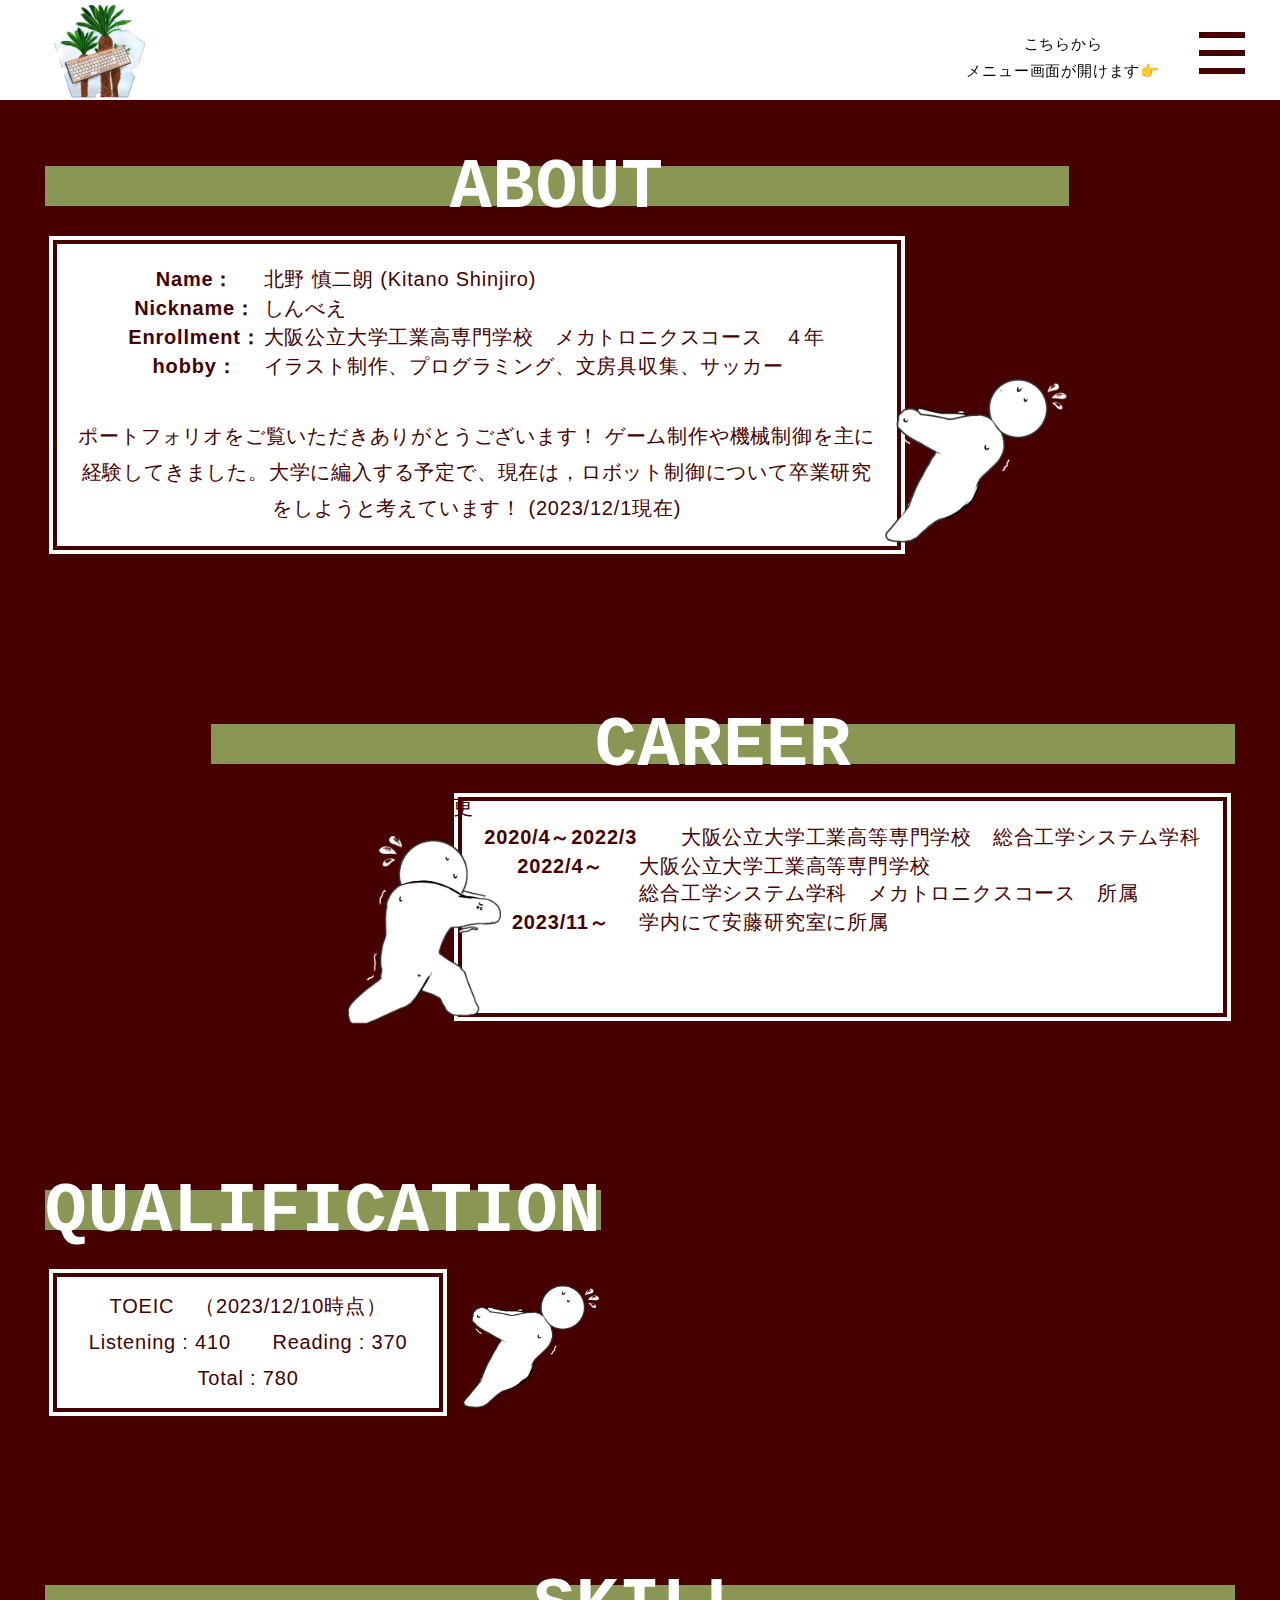
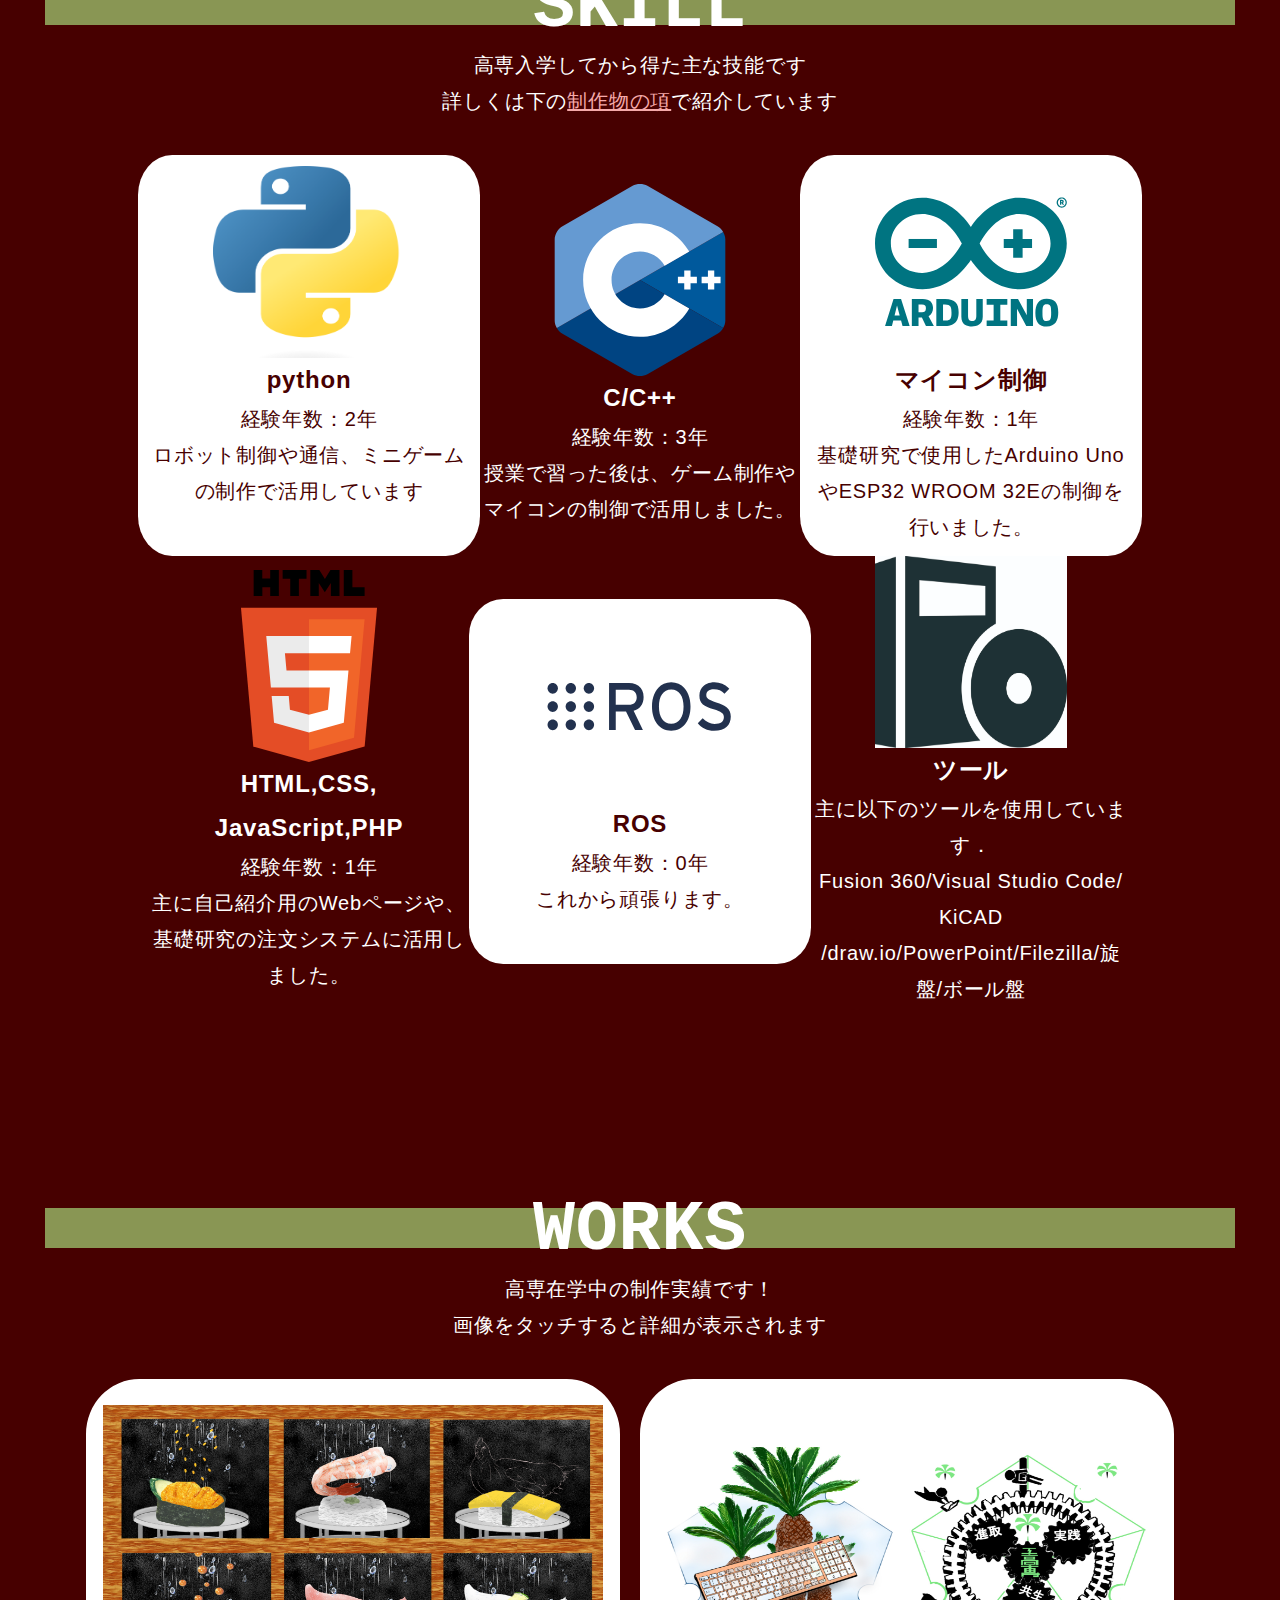
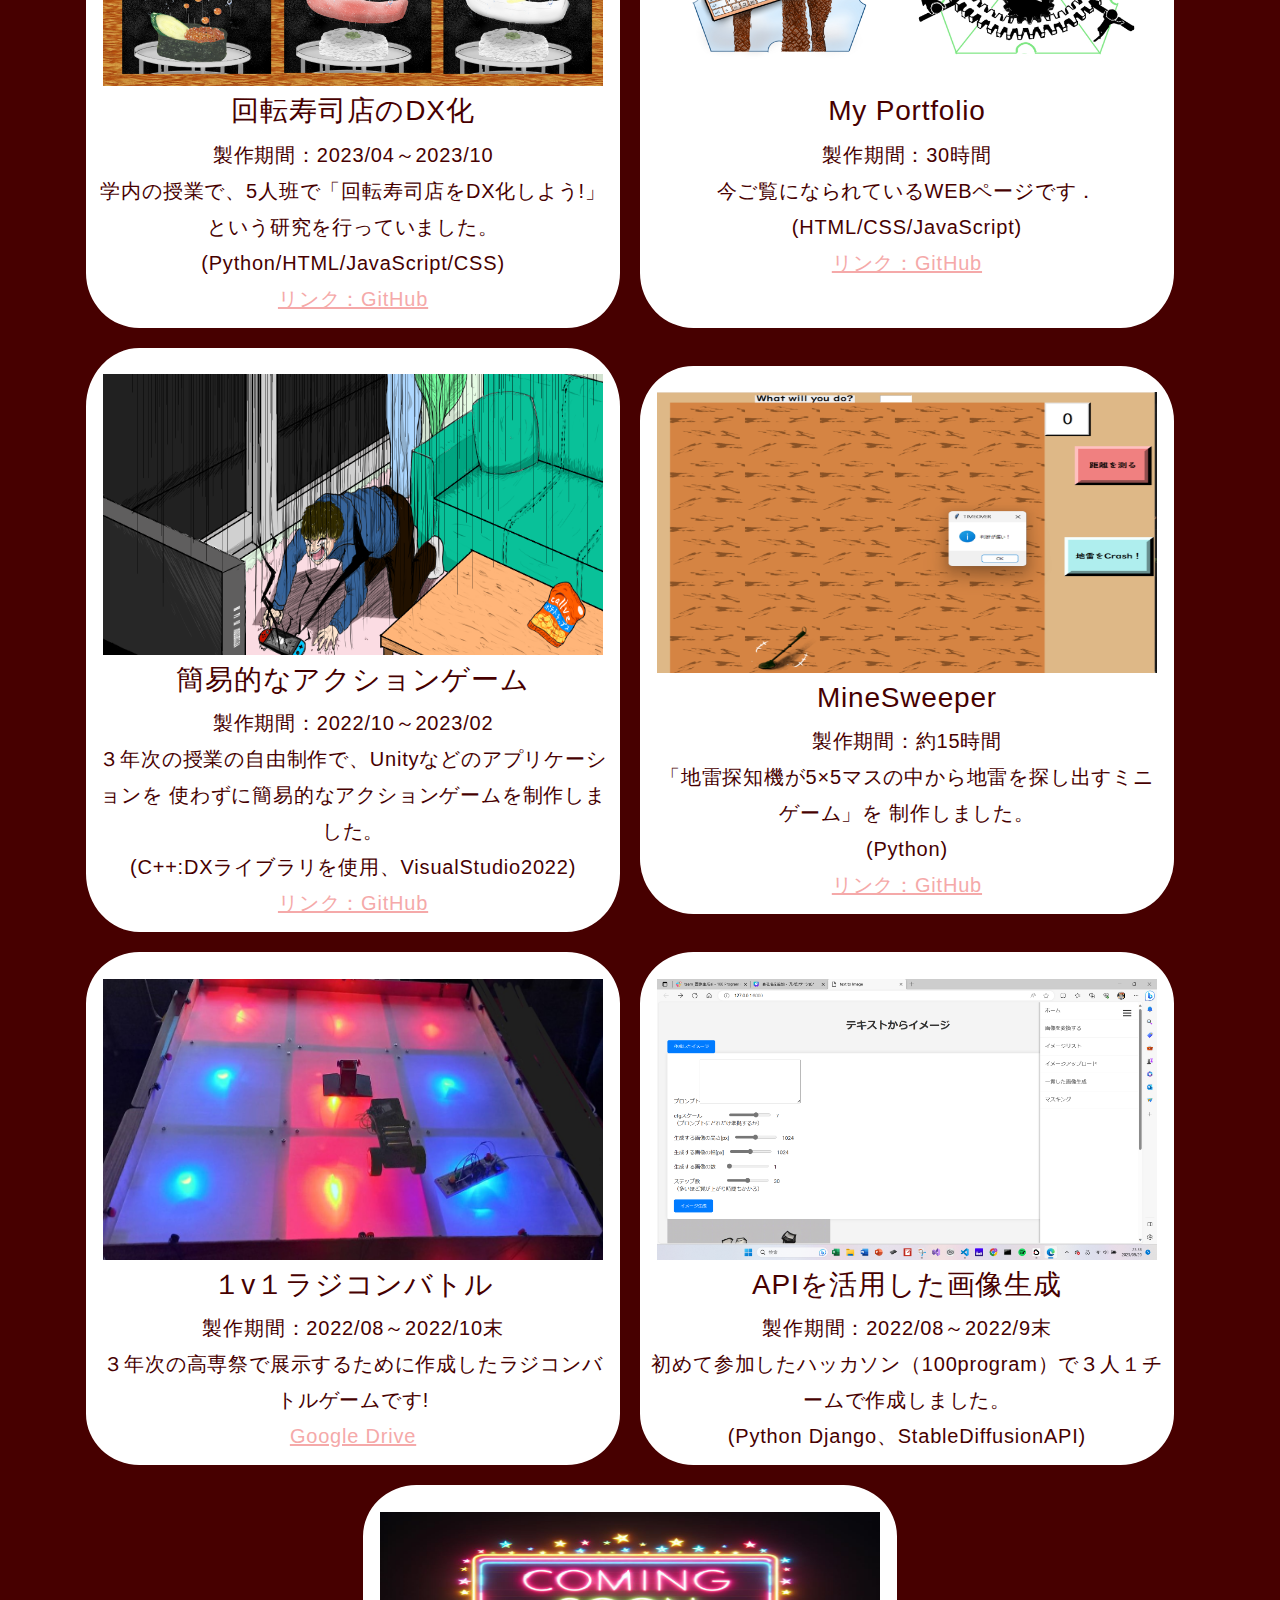
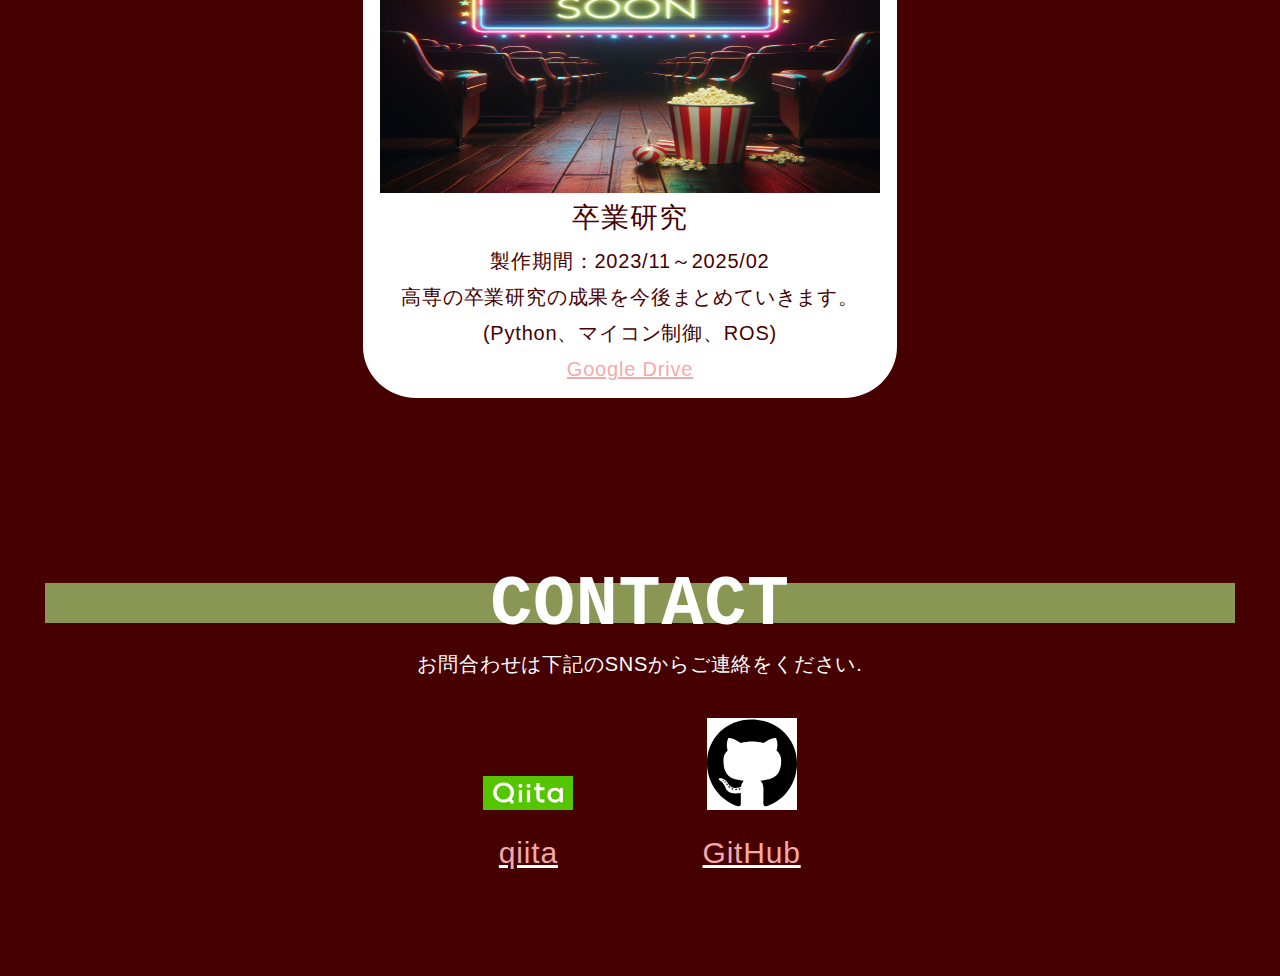
==== commit 3d0d03f6: "Update index.html" ====
--- a/index.html
+++ b/index.html
@@ -1,4 +1,4 @@
-<!-- https://github.com/chinnanagoSGE/portfolio -->
+f<!-- https://github.com/chinnanagoSGE/portfolio -->
 
 <!DOCTYPE html>
 
@@ -337,7 +337,7 @@
                   <p>
                     主に以下のツールを使用しています．<br>
                     Fusion 360/Visual Studio Code/ KiCAD
-                    /draw.io/PowerPoint/Filezilla
+                    /draw.io/PowerPoint/Filezilla/旋盤/ボール盤
                   </p>
                   </div>
                 </div>
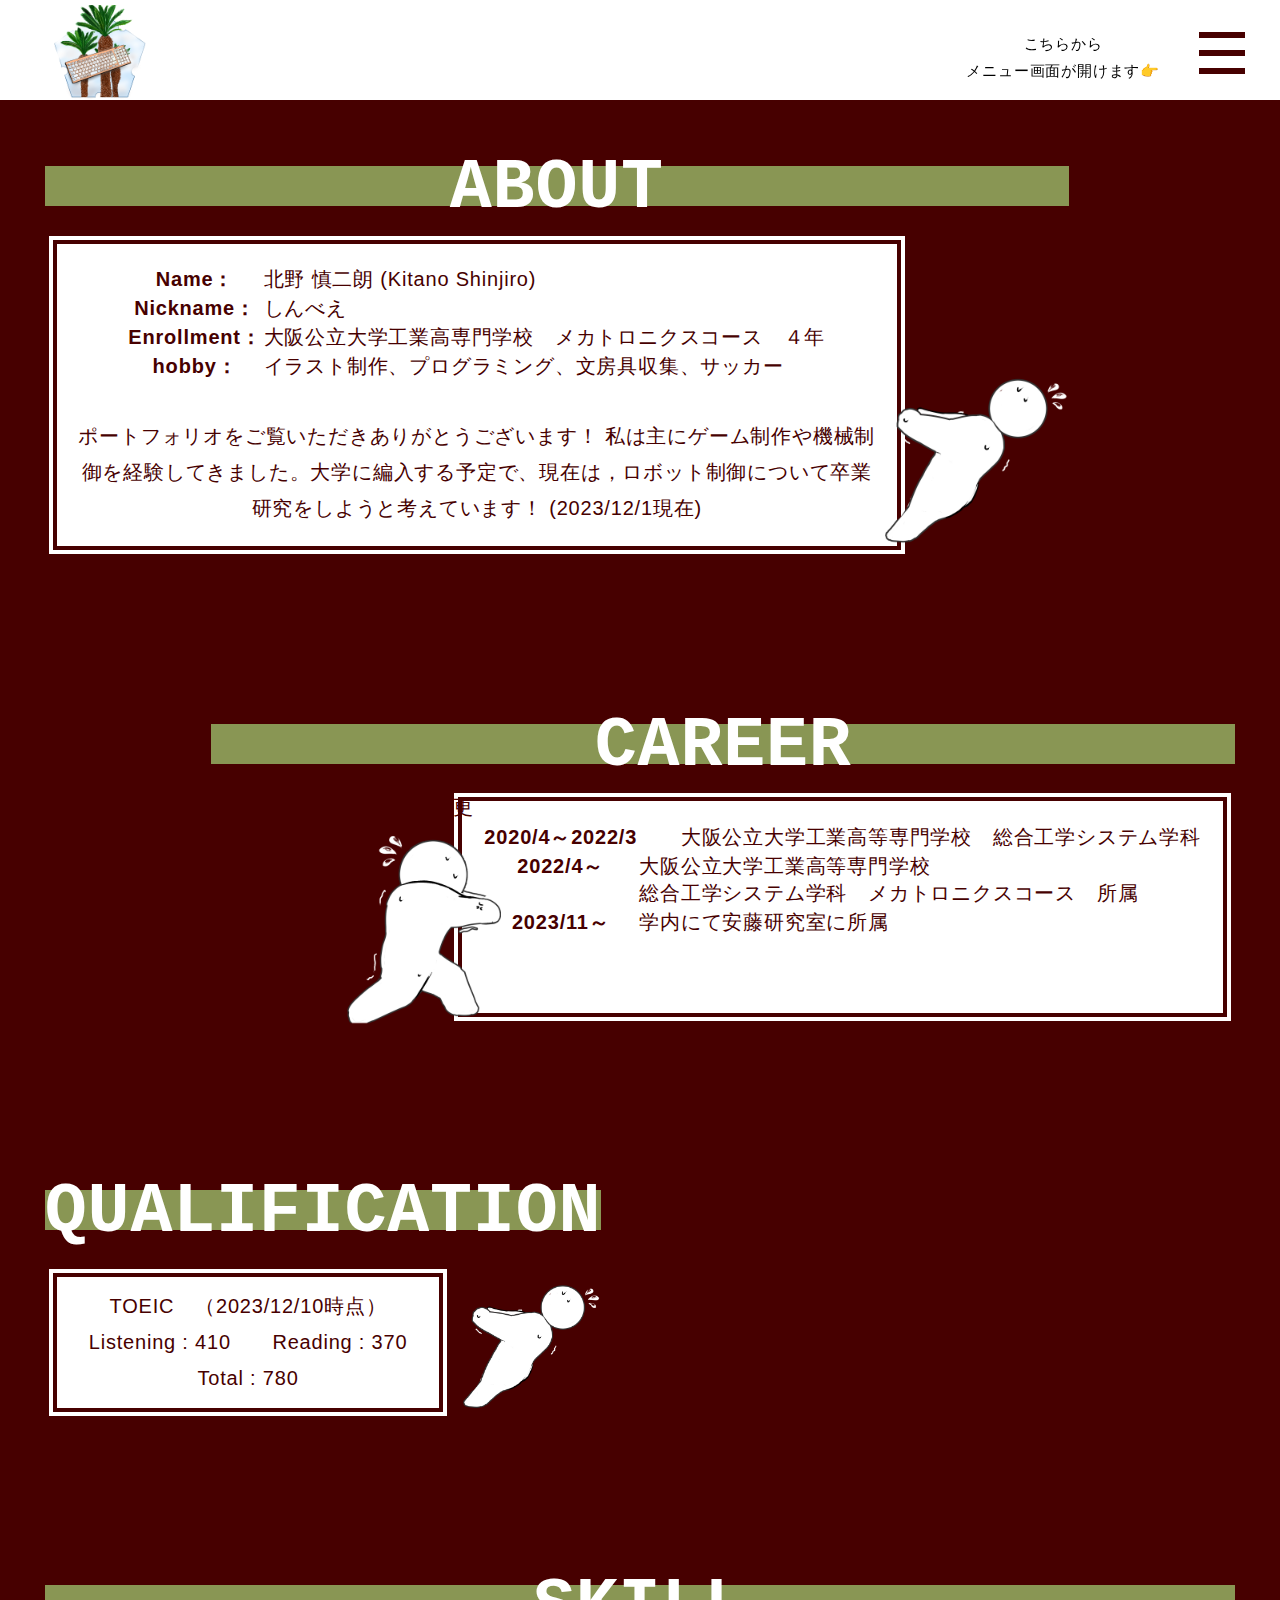
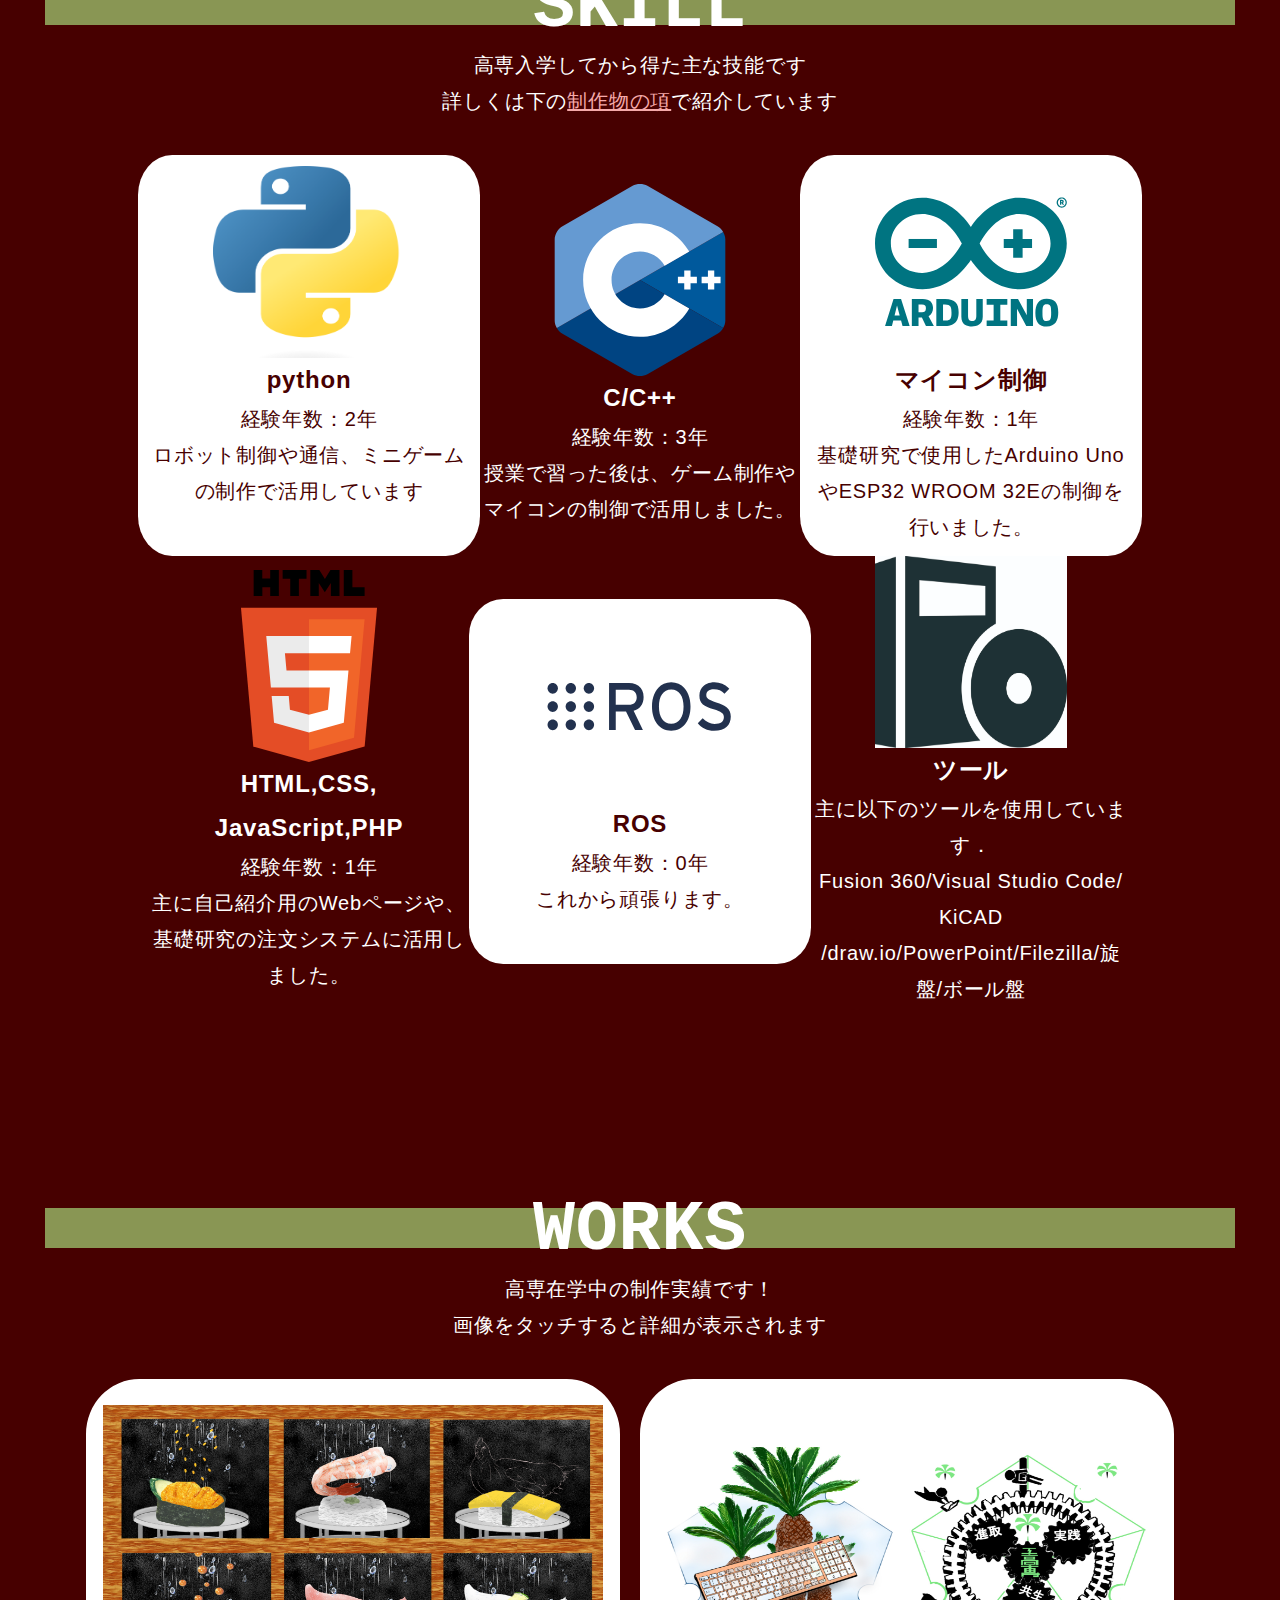
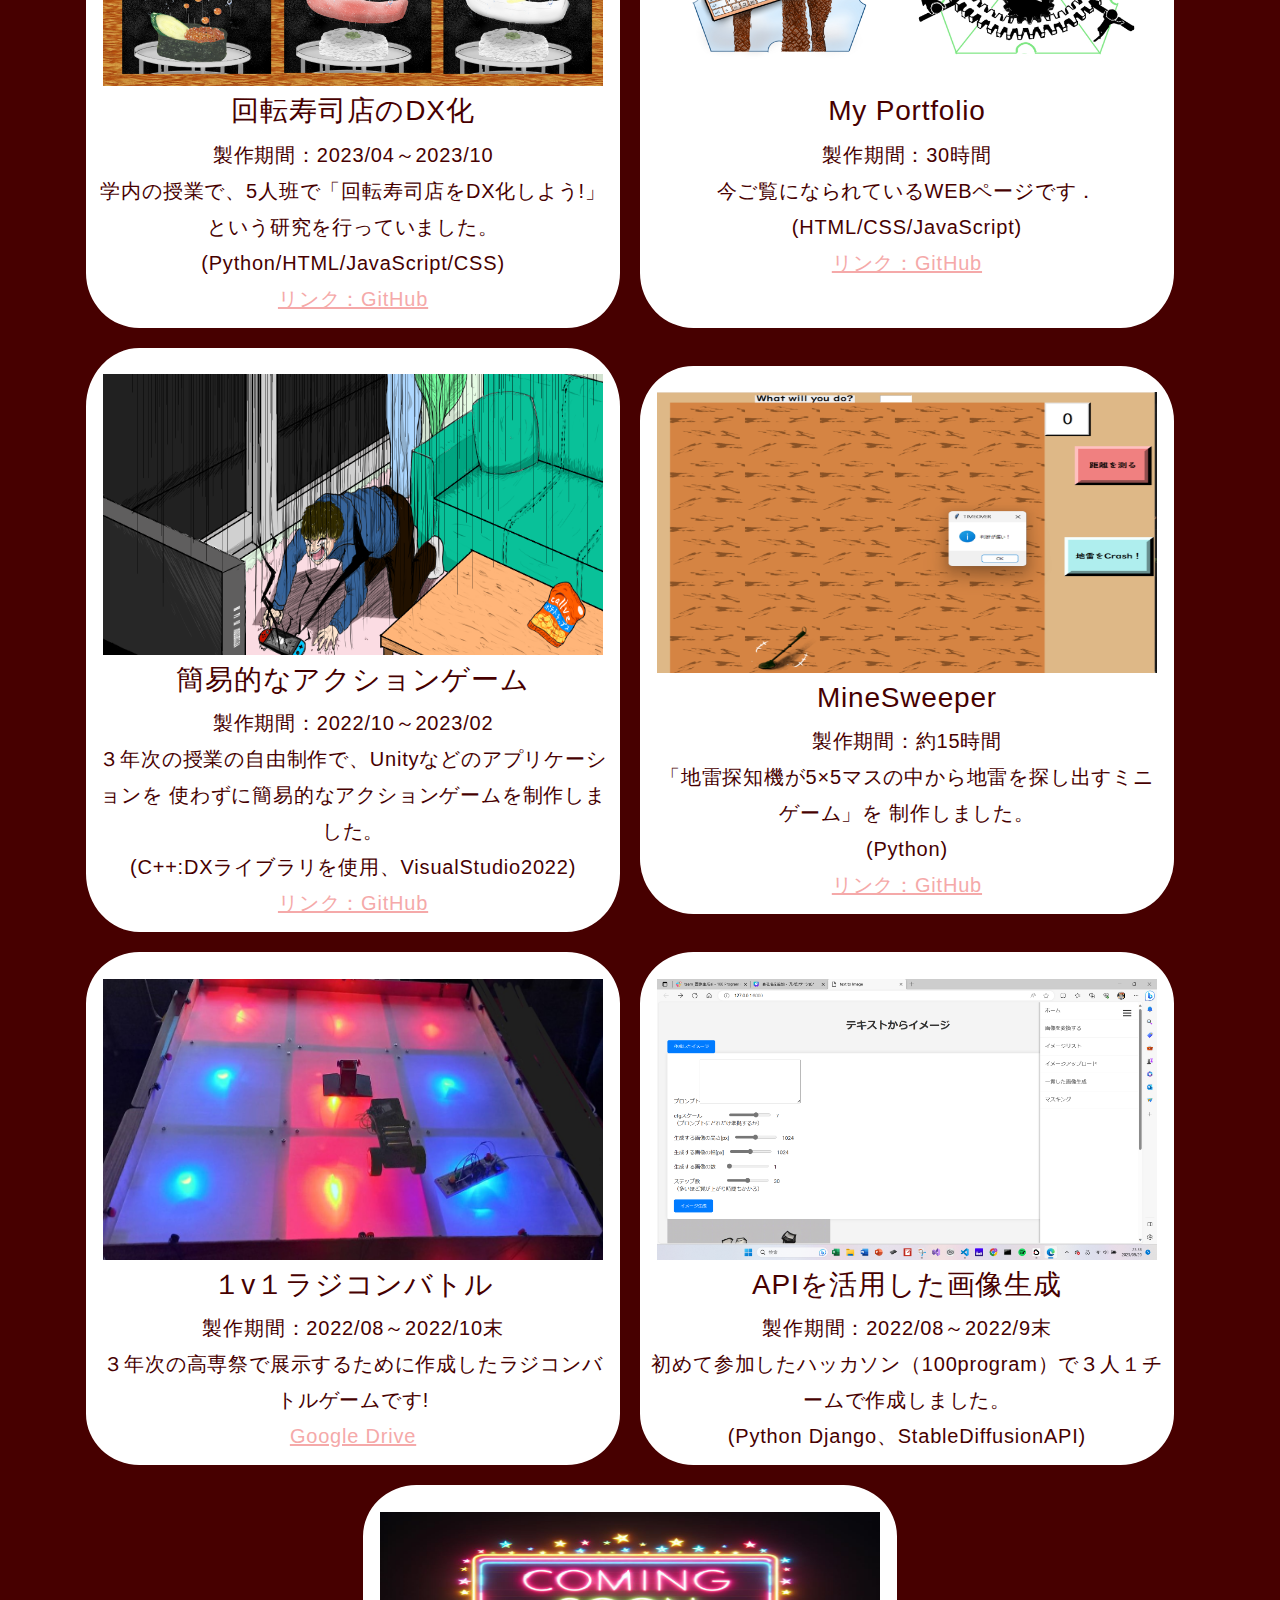
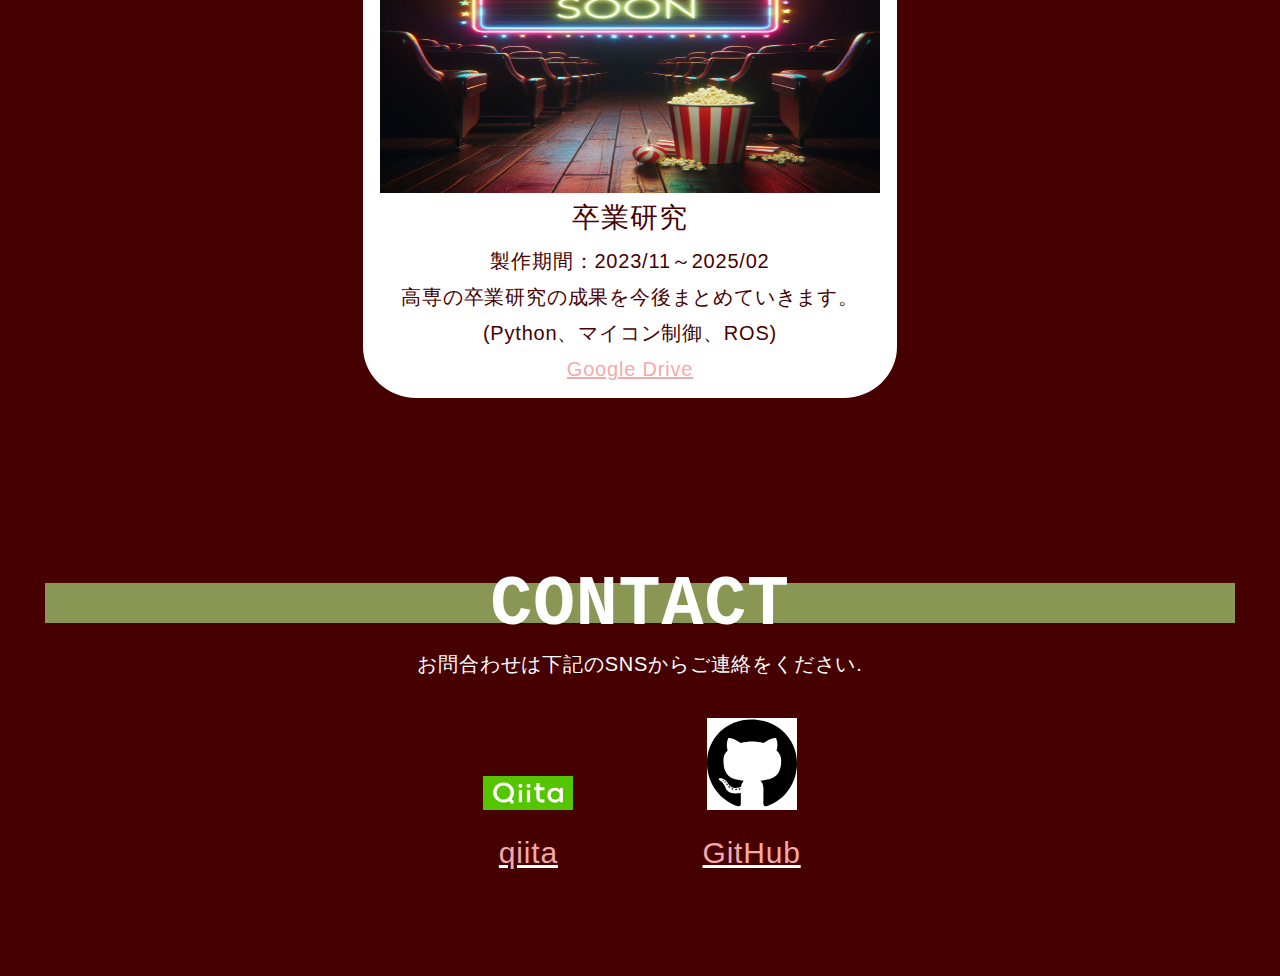
==== commit da348f28: "Update index.html" ====
--- a/index.html
+++ b/index.html
@@ -118,7 +118,7 @@
                     <p>
                       <!-- ーコメントー<br> -->
                       ポートフォリオをご覧いただきありがとうございます！
-                      ゲーム制作や機械制御を主に経験してきました。大学に編入する予定で、現在は，ロボット制御について卒業研究をしようと考えています！
+                      私は主にゲーム制作や機械制御を経験してきました。大学に編入する予定で、現在は，ロボット制御について卒業研究をしようと考えています！
                       (2023/12/1現在)
                     </p>
                   </div>
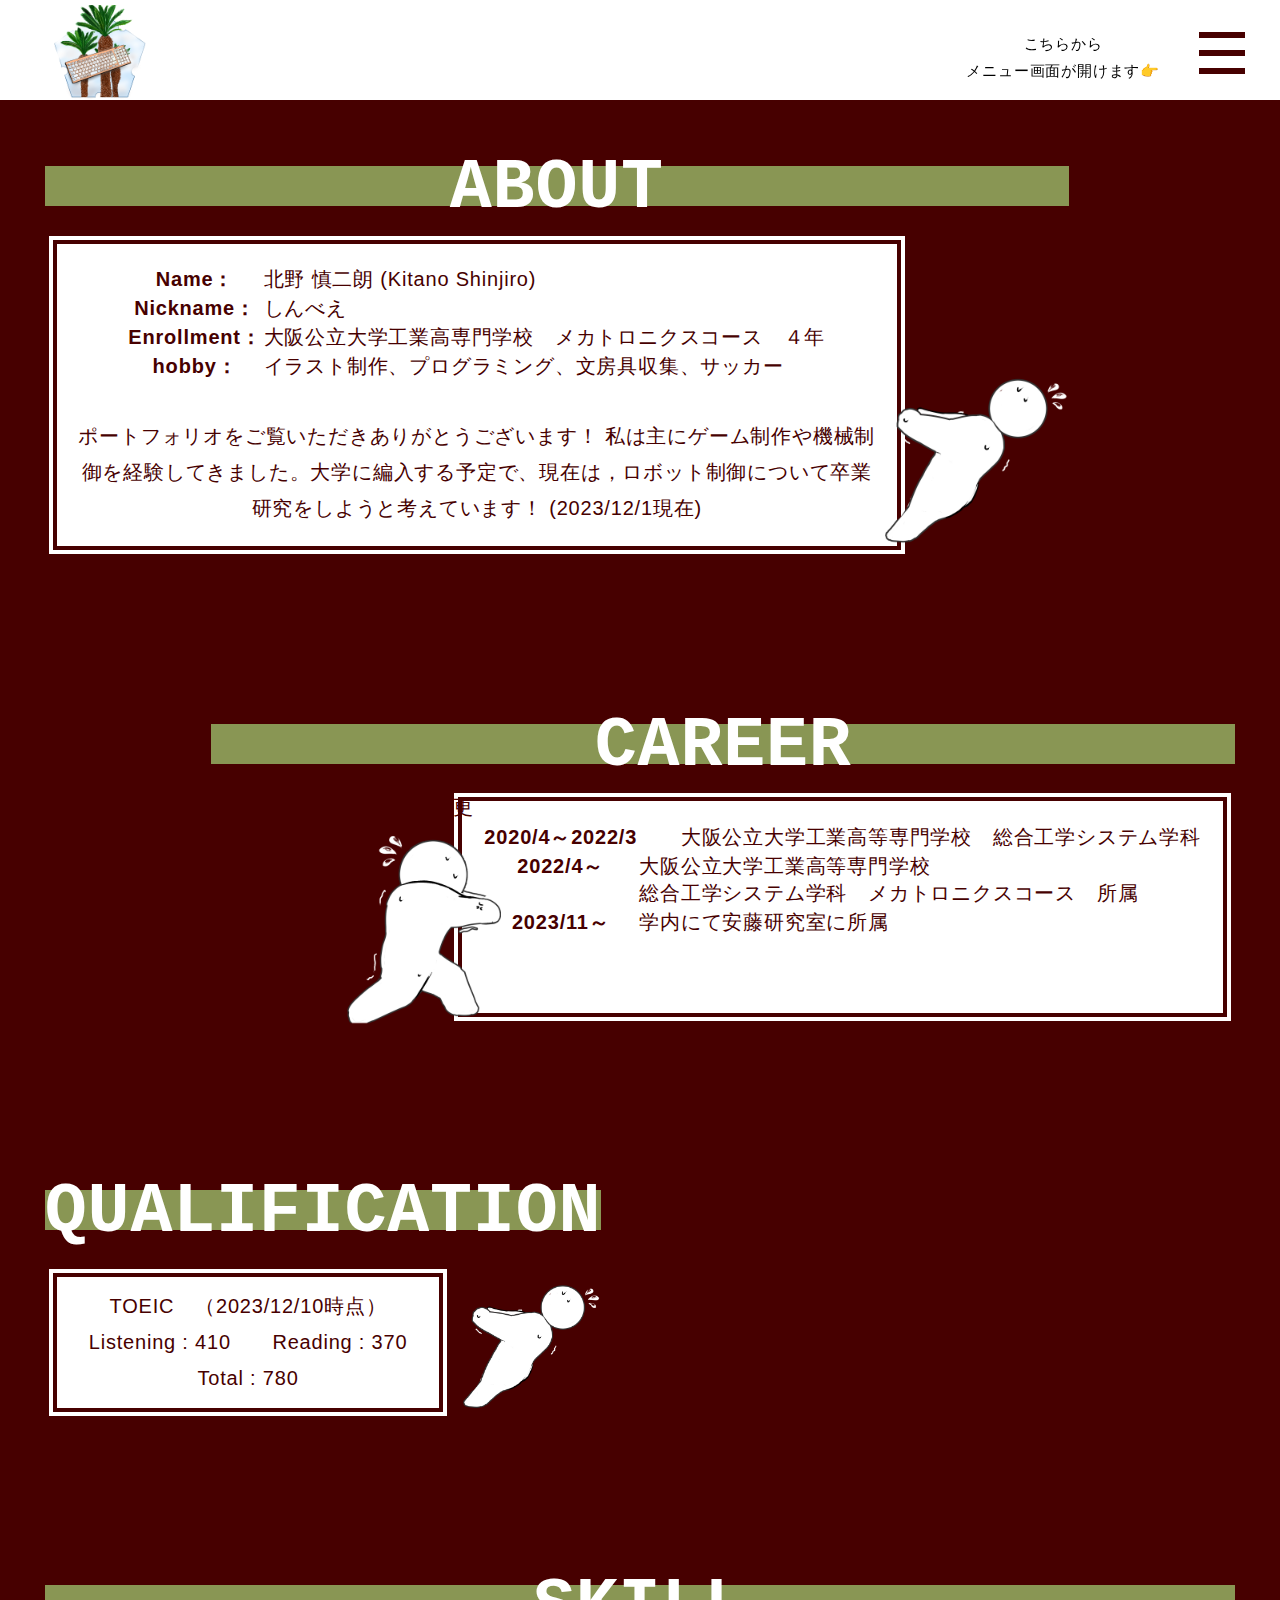
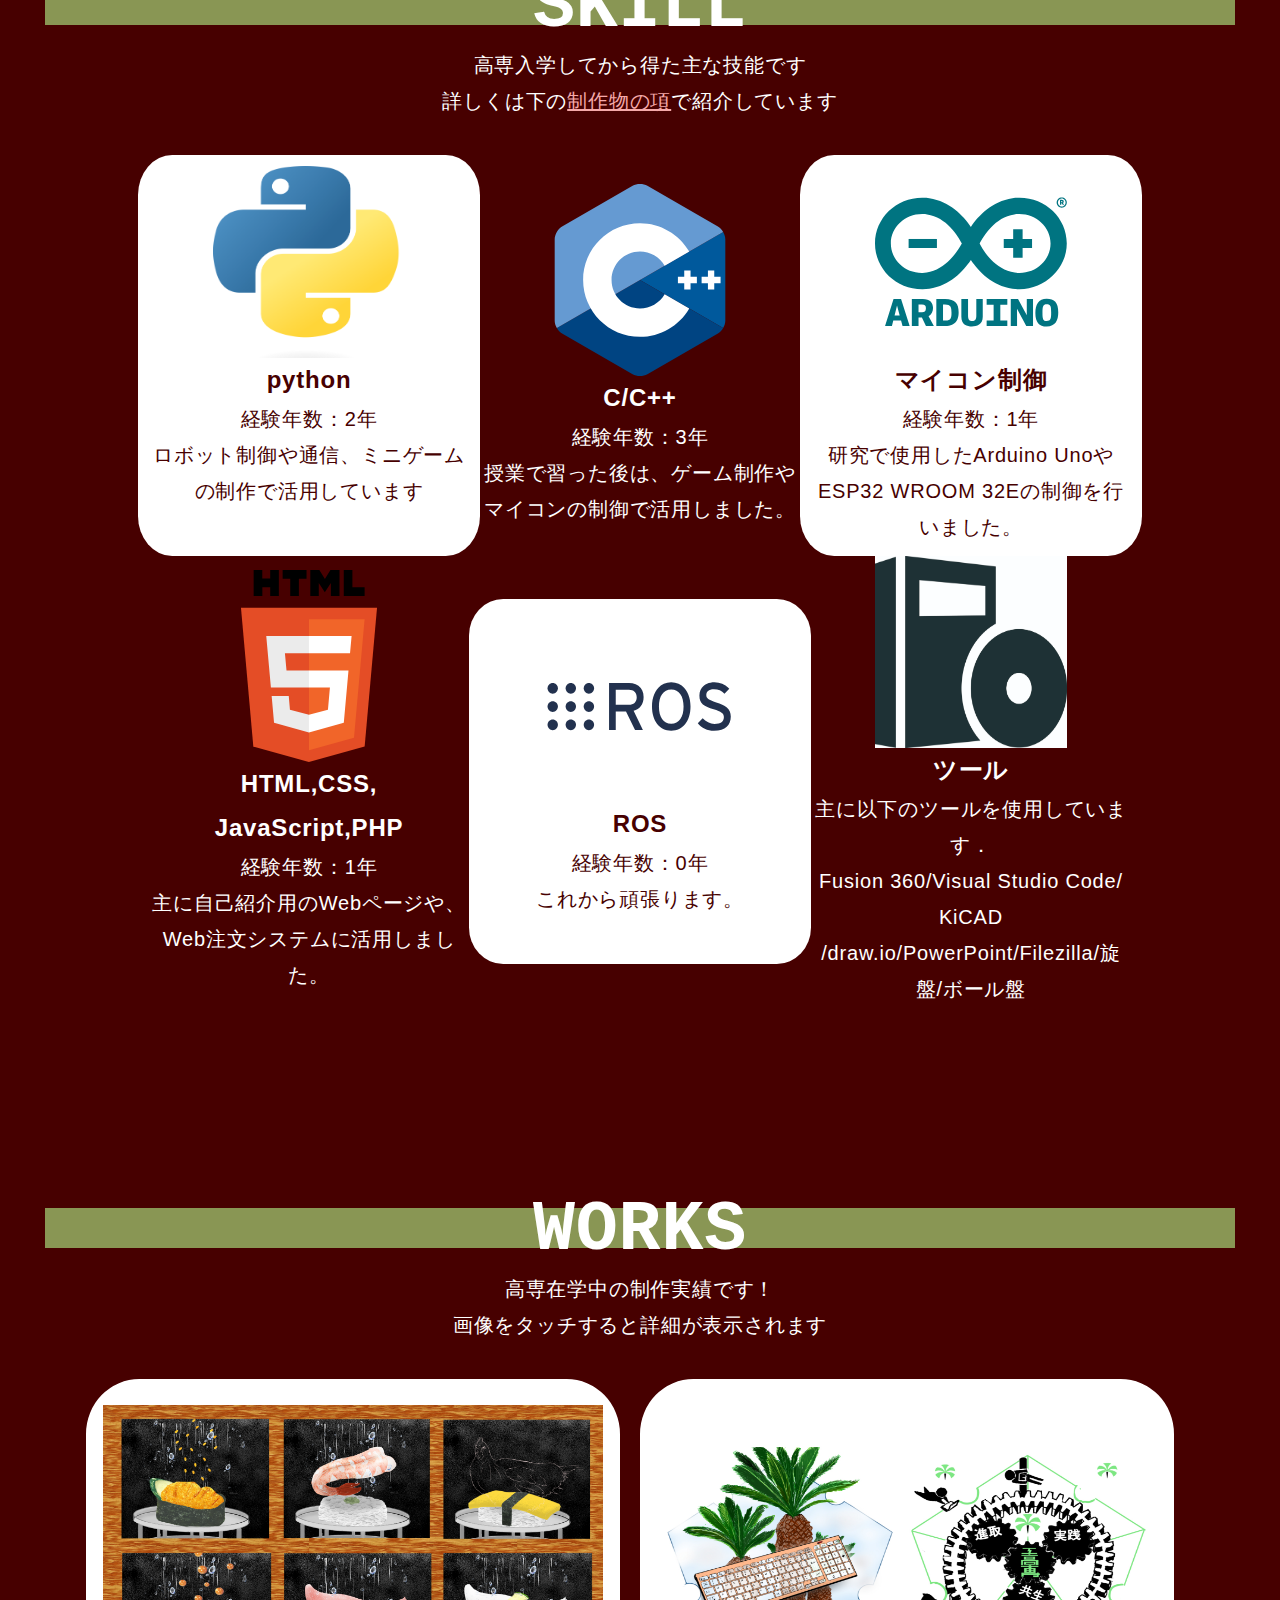
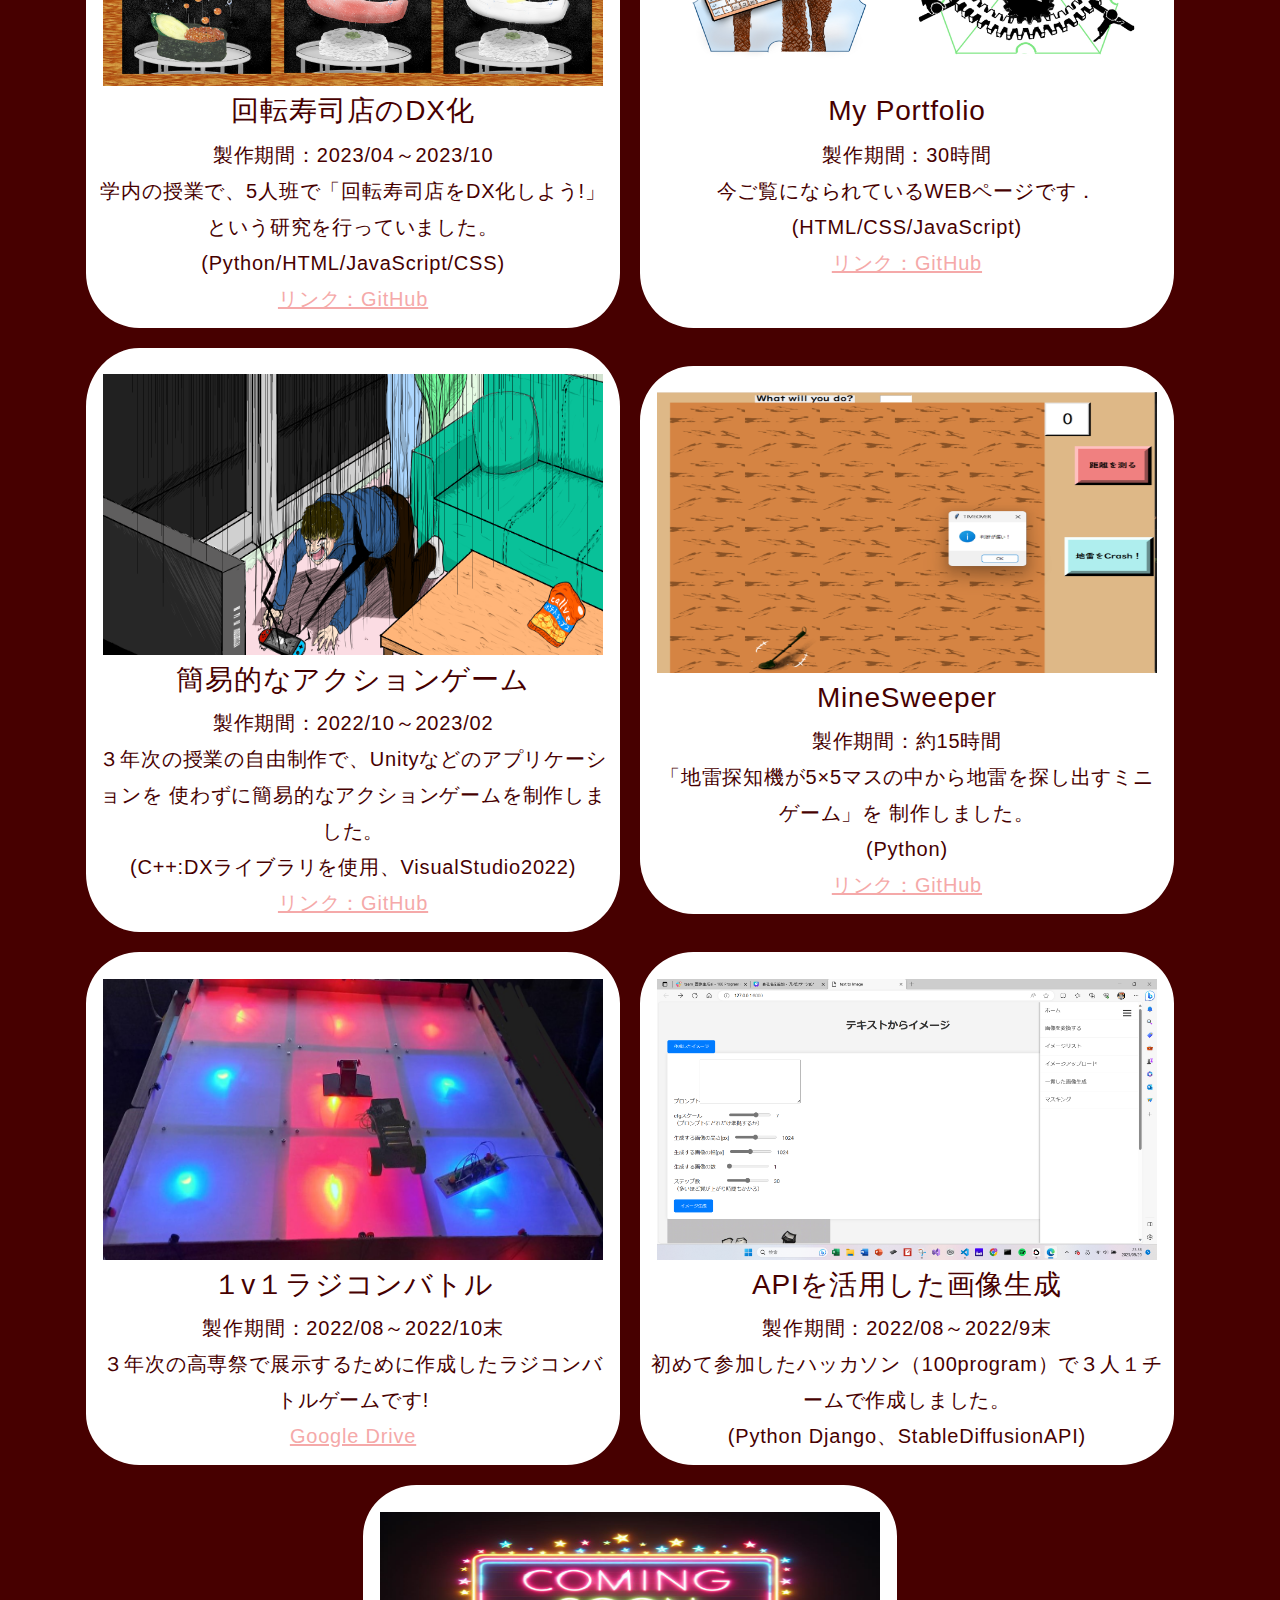
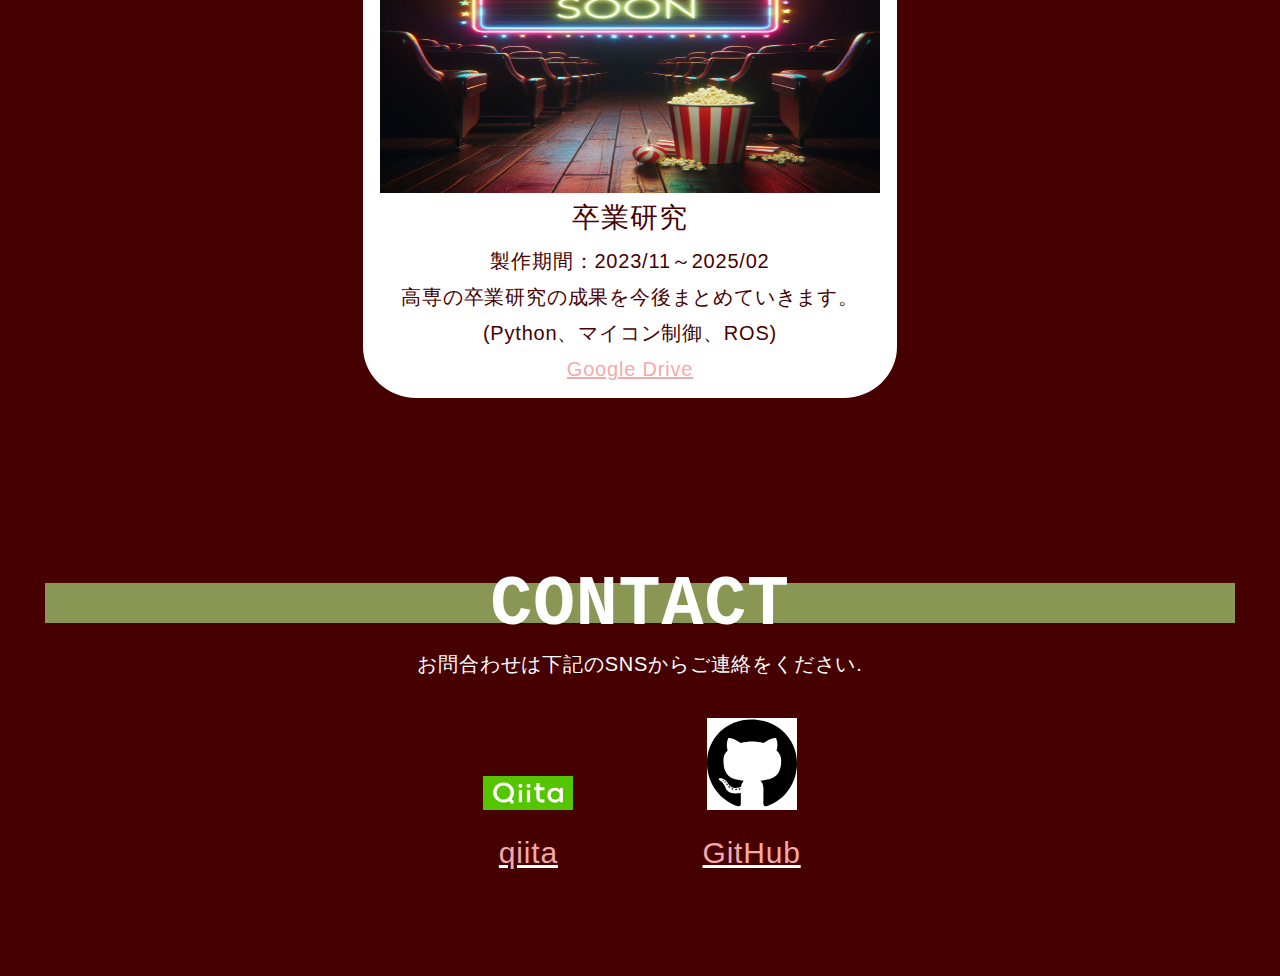
==== commit f7112c78: "index.html の更新" ====
--- a/index.html
+++ b/index.html
@@ -284,7 +284,7 @@
                   <div  class="skill-content">
                   <p>
                     経験年数：1年<br>
-                    基礎研究で使用したArduino UnoやESP32 WROOM 32Eの制御を行いました。
+                    研究で使用したArduino UnoやESP32 WROOM 32Eの制御を行いました。
                   </p>
                   </div>
                 </div>
@@ -301,7 +301,7 @@
                   <div  class="skill-content">
                   <p>
                     経験年数：1年<br>
-                    主に自己紹介用のWebページや、基礎研究の注文システムに活用しました。
+                    主に自己紹介用のWebページや、Web注文システムに活用しました。
                   </p>
                   </div>
                 </div>
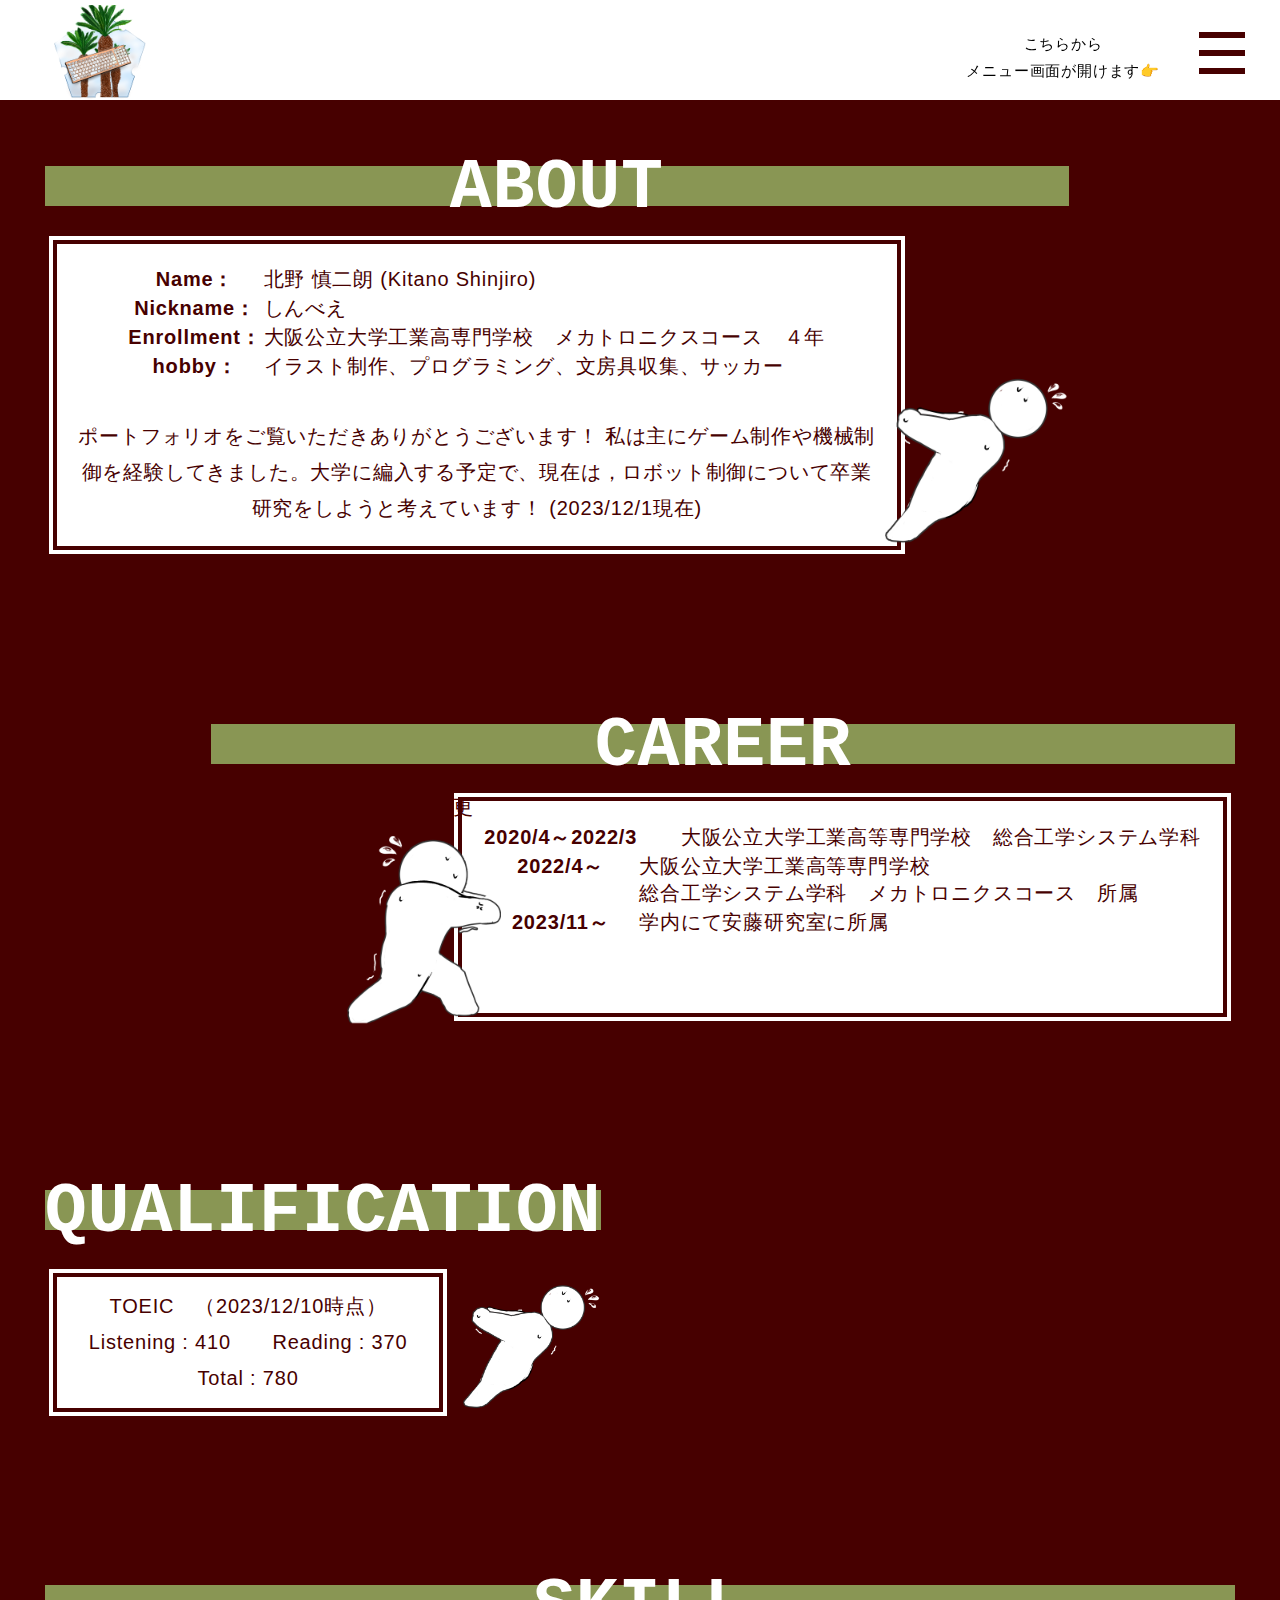
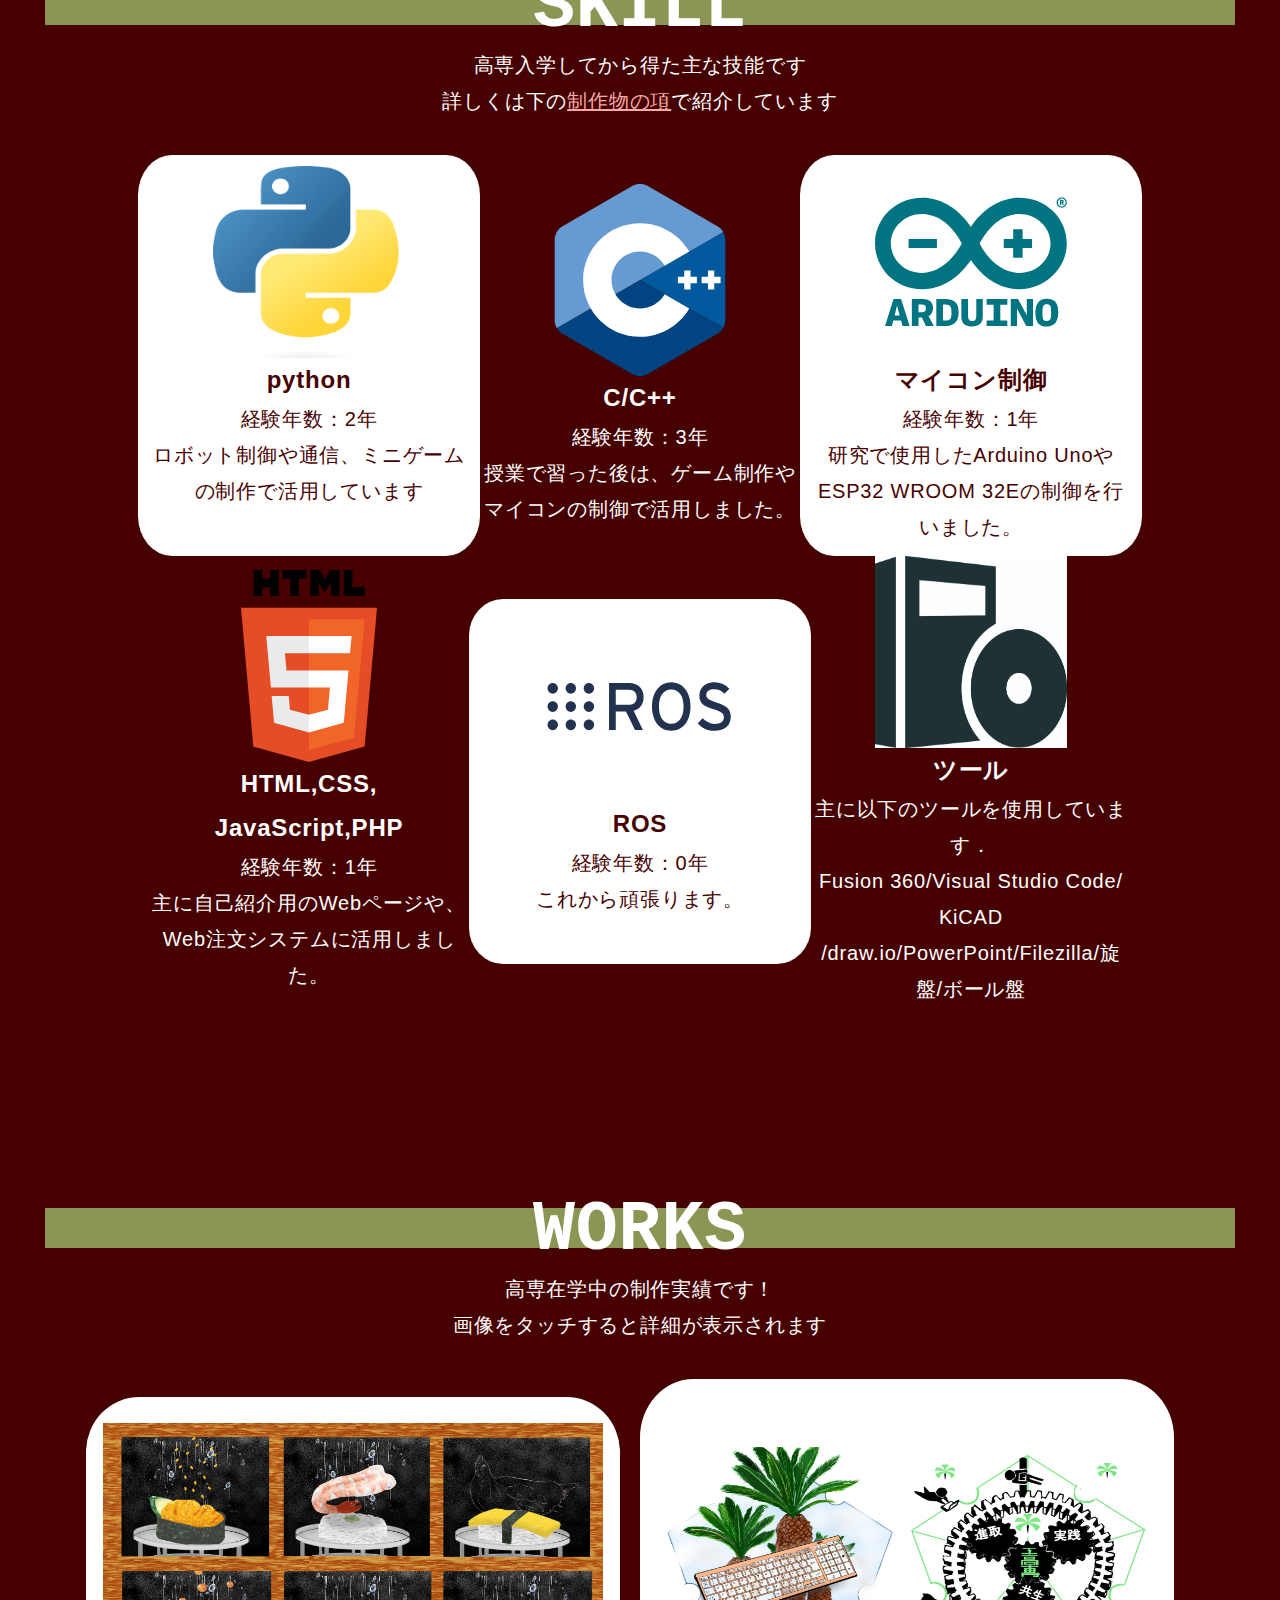
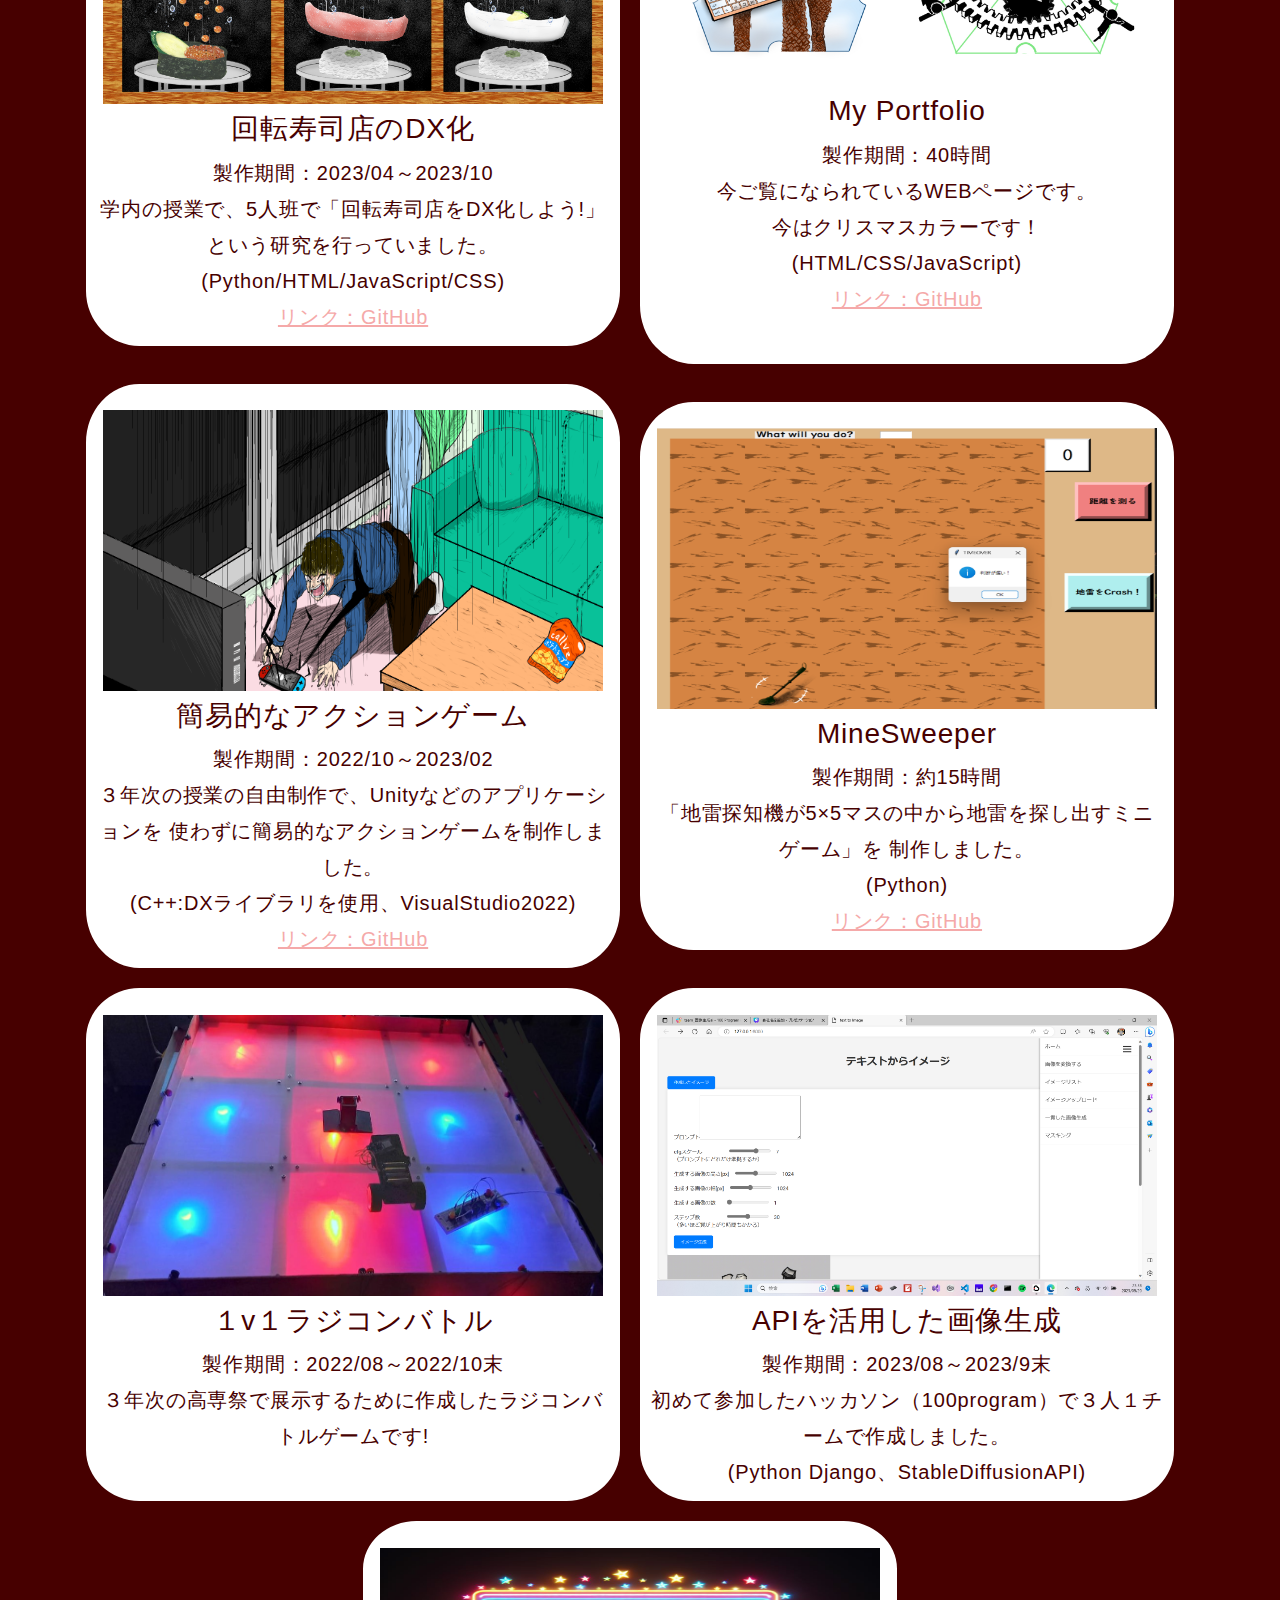
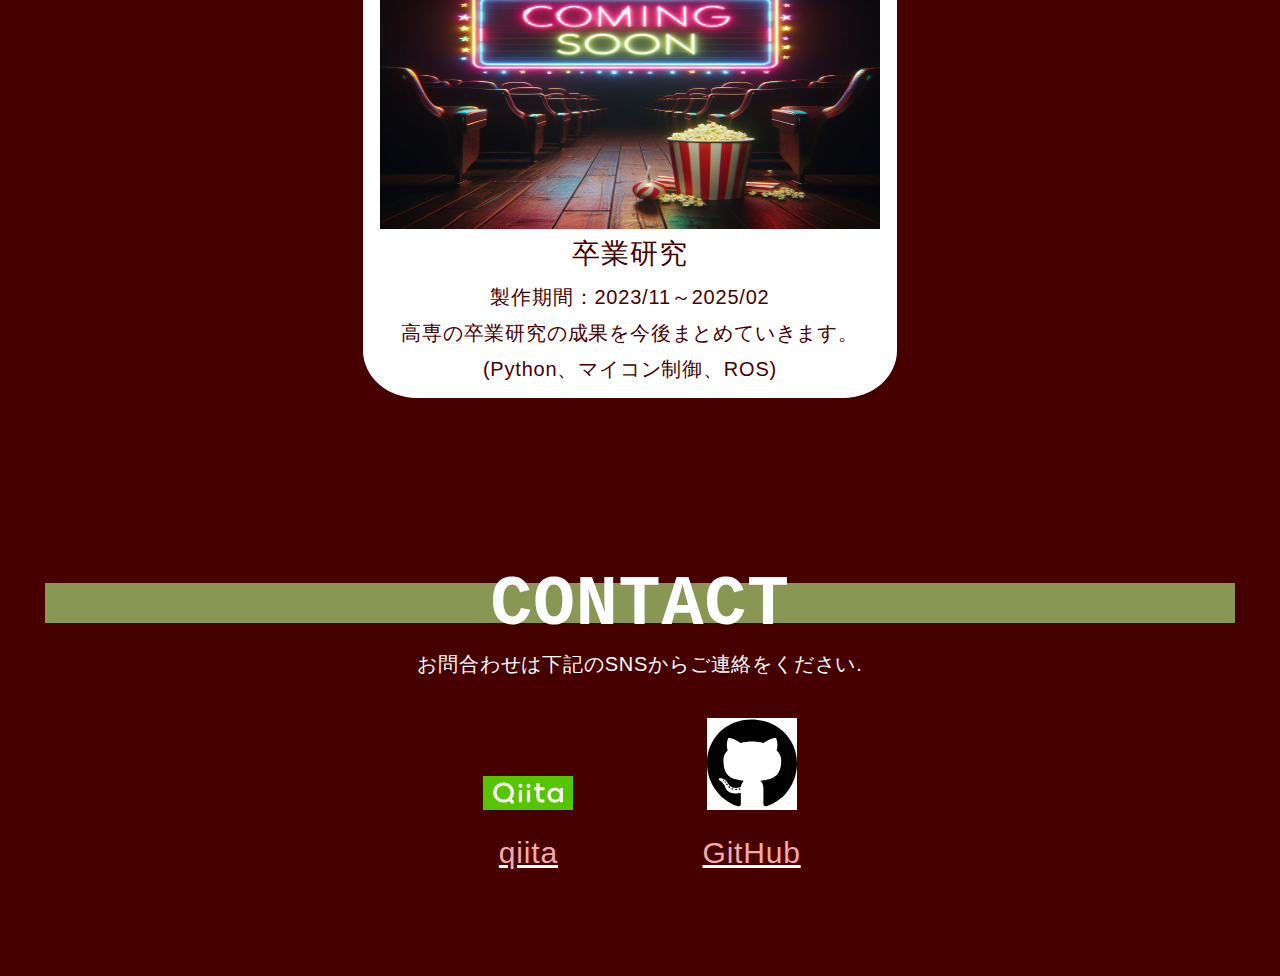
==== commit 394f3936: "Last Update index.html" ====
--- a/index.html
+++ b/index.html
@@ -362,7 +362,7 @@
             <h2>ポートフォリオ</h2>
           </div>
           <div class="pp-duration">
-            製作期間：30時間
+            製作期間：40時間
           </div>
           <div class="pp-role">
             メンバー：個人製作
@@ -382,17 +382,17 @@
             <div class="feature-title">活動を通して</div>
             <div class="feature">
               半年前に一度作ったのですが今思うと「色使いだったり見やすさだったり分かりやすさだったり、良くないな」と思います。
-              これが見やすいかはわかりませんが、間違いなく清聴はしていると実感できました。
+              これが見やすいかはわかりませんが、間違いなく成長はしていると実感できました。
               今後とも継続して努力していこうと思います。
               
             </div>          
           </div>
           
-          <!-- <div class="illust">
+          <div class="illust">
             <div class="pp-item">
               画像はクリックで拡大できます<br><br>
             </div>
-          </div> -->
+          </div>
       </div>
 
       <!-- モーダル本体 -->
@@ -429,6 +429,10 @@
           <div class="illust">
             <div class="pp-item">
               画像はクリックで拡大できます<br><br>
+              <a href="item/about/icon.png" data-lightbox="group">
+                <img class="pp-item" src="item/about/icon.png">
+              </a>
+              図：自作のアイコン
             </div>
 
             <!-- Fullscreen Image Container -->
@@ -472,11 +476,11 @@
 
             制作物の中で、私が担当したのは「WEB注文システムの構築」、「それに基づいた既製品のロボット制御」、「自作した機械の制御」および「チームリーダー」です。
             <ul>
-              <li>WEB注文システム：スマートフォンで注文し、Pythonで注文データを処理するようにしました。
+              <li>WEB注文システム：スマートフォンで注文し、Pythonで注文データを処理するようにしました。Webシステムに関するGitHubのリンクは<a class="works-url-link" href="https://github.com/shim-bei/kisokenkyu/tree/main/%E6%B3%A8%E6%96%87%E3%83%9A%E3%83%BC%E3%82%B8%E9%96%A2%E9%80%A3" target="_blank">こちら</a>です。
               右に記載した、図2のフローチャート、<a class="video-link" href="https://drive.google.com/file/d/1GxdkWUIp4RsAm7OJHUwm2yDIf9AUKwED/view?usp=sharing">動作動画</a>および<a class="works-url-link" href="http://sushin.php.xdomain.jp/sushi/home.html" target="_blank">制作したWEBページ</a>をご覧ください。<br>
               （WEBページのレイアウトはスマートフォンのみに対応しています）</li>
-              <li>ロボット制御：Dobotという既製品のロボットハンドの位置制御を行いました。
-              <li>自作した機械の制御：Dobotの動きに同期して、メンバーが制作したハンドをBlueTooth通信で制御しました。
+              <li>ロボット制御：Dobotという既製品のロボットハンドの位置制御を行いました。ロボット制御に関するGitHubのリンクは<a class="works-url-link" href="https://github.com/shim-bei/kisokenkyu/tree/main/%E8%87%AA%E4%BD%9C%E3%83%8F%E3%83%B3%E3%83%89%E3%81%AE%E5%88%B6%E5%BE%A1" target="_blank">こちら</a>です。
+              <li>自作した機械の制御：Dobotの動きに同期して、メンバーが制作したハンドをBlueTooth通信で制御しました。ロボットハンドの制御に関するGitHubのリンクは<a class="works-url-link" href="https://github.com/shim-bei/kisokenkyu/tree/main/%E3%83%AD%E3%83%9C%E3%83%83%E3%83%88%E3%83%8F%E3%83%B3%E3%83%89%E5%88%B6%E5%BE%A1" target="_blank">こちら</a>です。
             </ul>
           </div>
 
@@ -616,6 +620,7 @@
             <div class="outline-title">プロダクトの概要</div>
             <div class="outline">
               ３年次の高専祭で、技術系の部活に所属していない人が集まって制作しました。
+              私は主にステージの配線や組み立てを担当していました。
               チーム全体で、製作したのは以下の三つです。具体的な様子は<a class="video-link" href="https://drive.google.com/file/d/1YjWoPCLFyQMcAOu1zw8UCqxUieGboDW0/view?usp=sharing">こちらのリンクの動画</a>からご覧になって頂けると幸いです。
               <ol>
                 <li>闘わせるラジコン２機</li>
@@ -686,8 +691,8 @@
           <div class="outline-title">プロダクトの概要</div>
           <div class="outline">
             初めてハッカソンに参加し、DjangoとStable Diffusion APIを使用したウェブサイトを開発しました。
-            参加したハッカソン（100program）のリンクはこちらです。
-            <a class="works-url-link" href="https://100program.jp/">リンク：100program公式サイト</a>
+            参加したハッカソン（100program）の公式サイトは
+            <a class="works-url-link" href="https://100program.jp/">こちら</a>です。
             もともと私が画像生成AIに興味があったため、今回の制作に至りました。
             実際に作成したものの動作の様子は<a class="video-link" href="https://drive.google.com/file/d/1G8FyXh5lCkCFCxhKVTJRPrd2usq5-n8Q/view?usp=sharing">こちらのリンク</a>からご覧になれます。
             
@@ -696,7 +701,7 @@
           <div class="feature-title">活動を通して</div>
           <div class="feature">
             -初めてのハッカソンを通して-<br>
-            一番大変だったのはスケジュール管理でした。メンバーがそれぞれ大阪、愛知、東京にいたため連絡の取りづらさであったり、進捗の共有であったりが大変でした。
+            一番大変だったのはスケジュール管理でした。メンバーがそれぞれ関西、中部、関東地方にいたため連絡の取りづらさであったり、進捗の共有であったりが大変でした。
             最終的に<a class="works-url-link" href="https://github.com/users/tomatoboy-hub/projects/2/views/1">GithubのProjects</a>や週１，２回のミーティングをしていました。
             テレワークの時代とは言え、離れた場所で一緒にモノづくりをすることは大変なことが多いと改めて感じました。
             また、メンバーにハッカソンの経験者がいらっしゃったので、色々と助けてもらっていました。Githubの具体的な使い方やプロジェクトの進め方など、学べたことが多かったです。
@@ -835,8 +840,9 @@
                   </a>      
                 <figcaption class="works-body">
                   <div class="works-title">My Portfolio</div>
-                  <div class="works-text">製作期間：30時間<br>
-                                          今ご覧になられているWEBページです．<br>
+                  <div class="works-text">製作期間：40時間<br>
+                                          今ご覧になられているWEBページです。<br>
+                                          今はクリスマスカラーです！<br>
                                           (HTML/CSS/JavaScript)</div>
                   <div class="works-url"><a class="works-url-link" href="https://github.com/shim-bei/MyProf_kitano" target="_blank">リンク：GitHub</a>
                     <br>
@@ -884,8 +890,9 @@
                   <div class="works-text">
                     製作期間：2022/08～2022/10末<br>
                     ３年次の高専祭で展示するために作成したラジコンバトルゲームです!
-                <div class="works-url"><a class="works-url-link" href="https://github.com/shim-bei/kosensai3" target="_blank">Google Drive</a>
-                </div>
+                    <br>
+                    <br>
+                  </div>
                 </figcaption>
               </figure>
 
@@ -896,7 +903,7 @@
                 <figcaption class="works-body">
                   <div class="works-title">APIを活用した画像生成</div>
                   <div class="works-text">
-                    製作期間：2022/08～2022/9末<br>
+                    製作期間：2023/08～2023/9末<br>
                     初めて参加したハッカソン（100program）で３人１チームで作成しました。<br>
                     (Python Django、StableDiffusionAPI)<br>                       
                     <!-- <div class="works-url"><a class="works-url-link" href="https://github.com/ChinnanagoSGE/rain_cloud_radar" target="_blank">リンク：GitHub</a> -->
@@ -914,7 +921,7 @@
                   <div class="works-text">製作期間：2023/11～2025/02<br>
                                           高専の卒業研究の成果を今後まとめていきます。<br>
                                           (Python、マイコン制御、ROS)</div>
-                  <div class="works-url"><a class="works-url-link" href="https://drive.google.com/drive/folders/" target="_blank">Google Drive</a>
+                  <!-- <div class="works-url"><a class="works-url-link" href="https://drive.google.com/drive/folders/" target="_blank">Google Drive</a> -->
                   </div>
                 </figcaption>
               </figure>
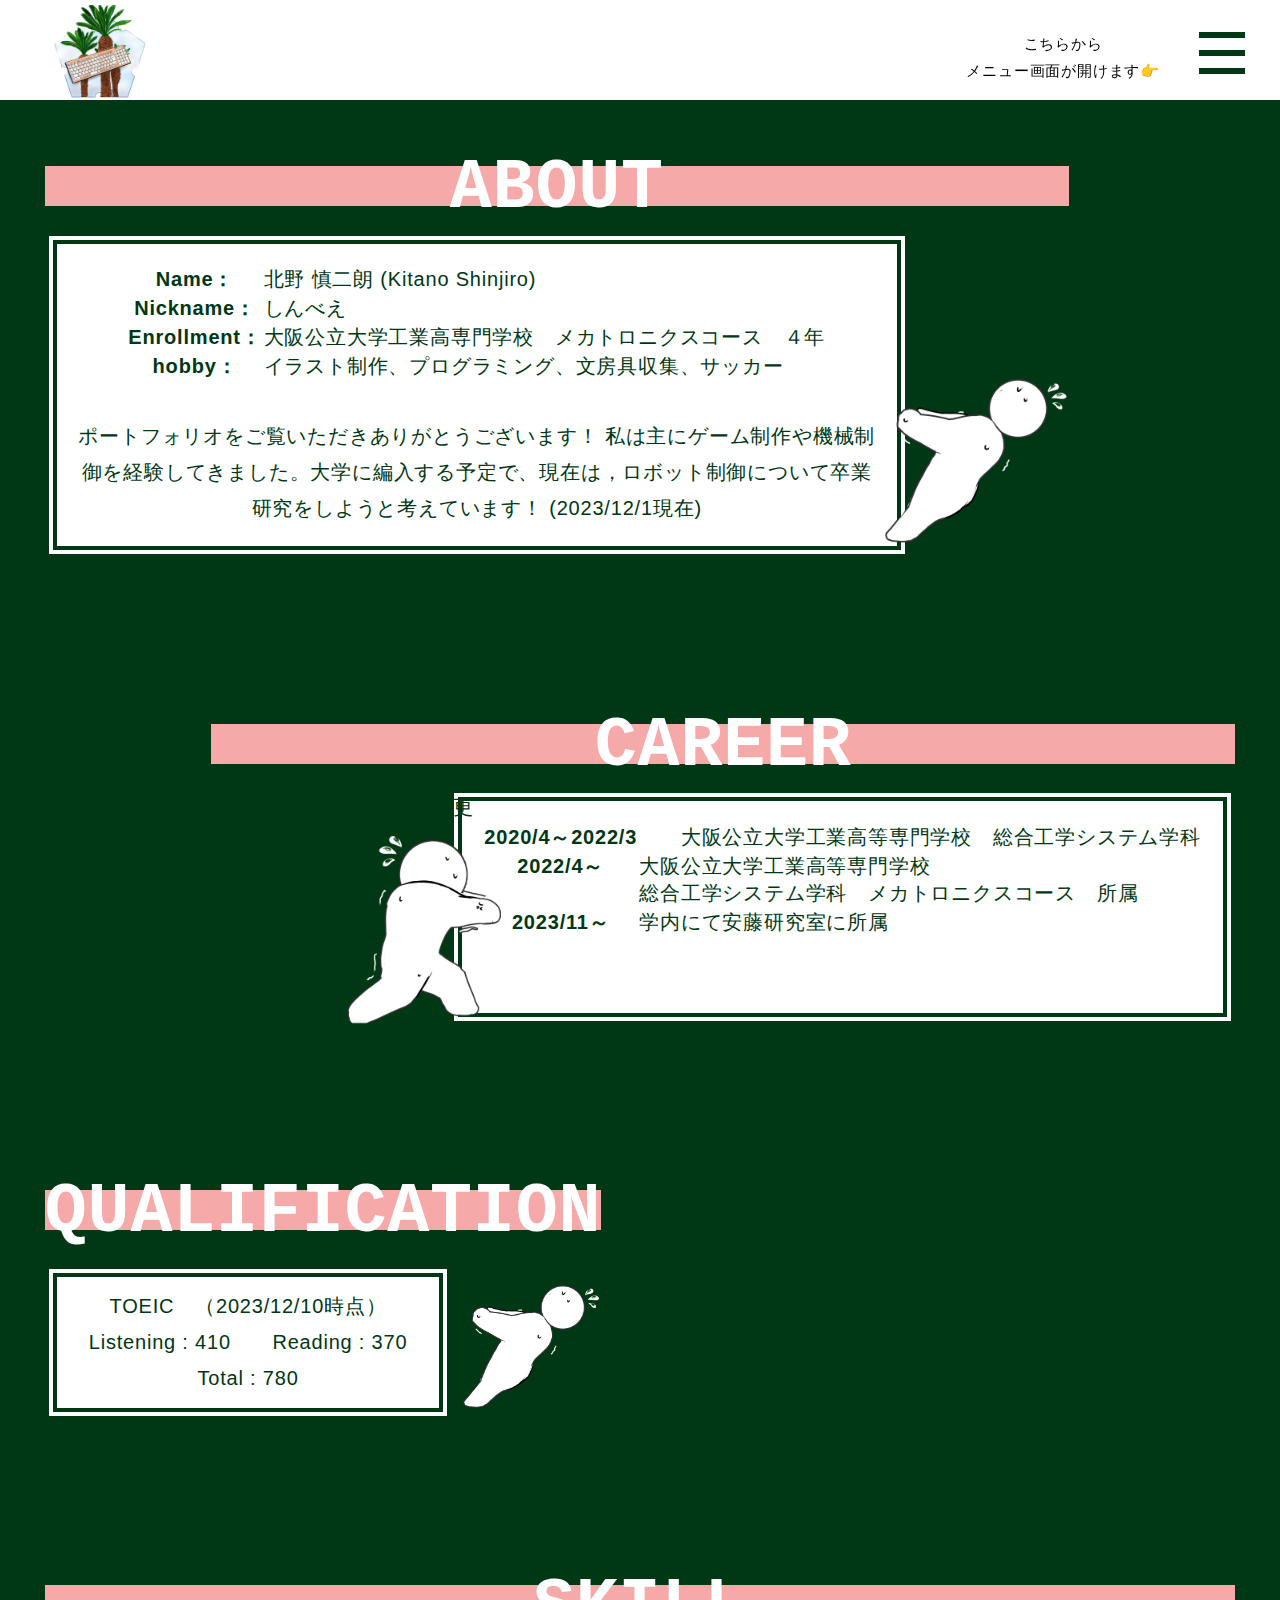
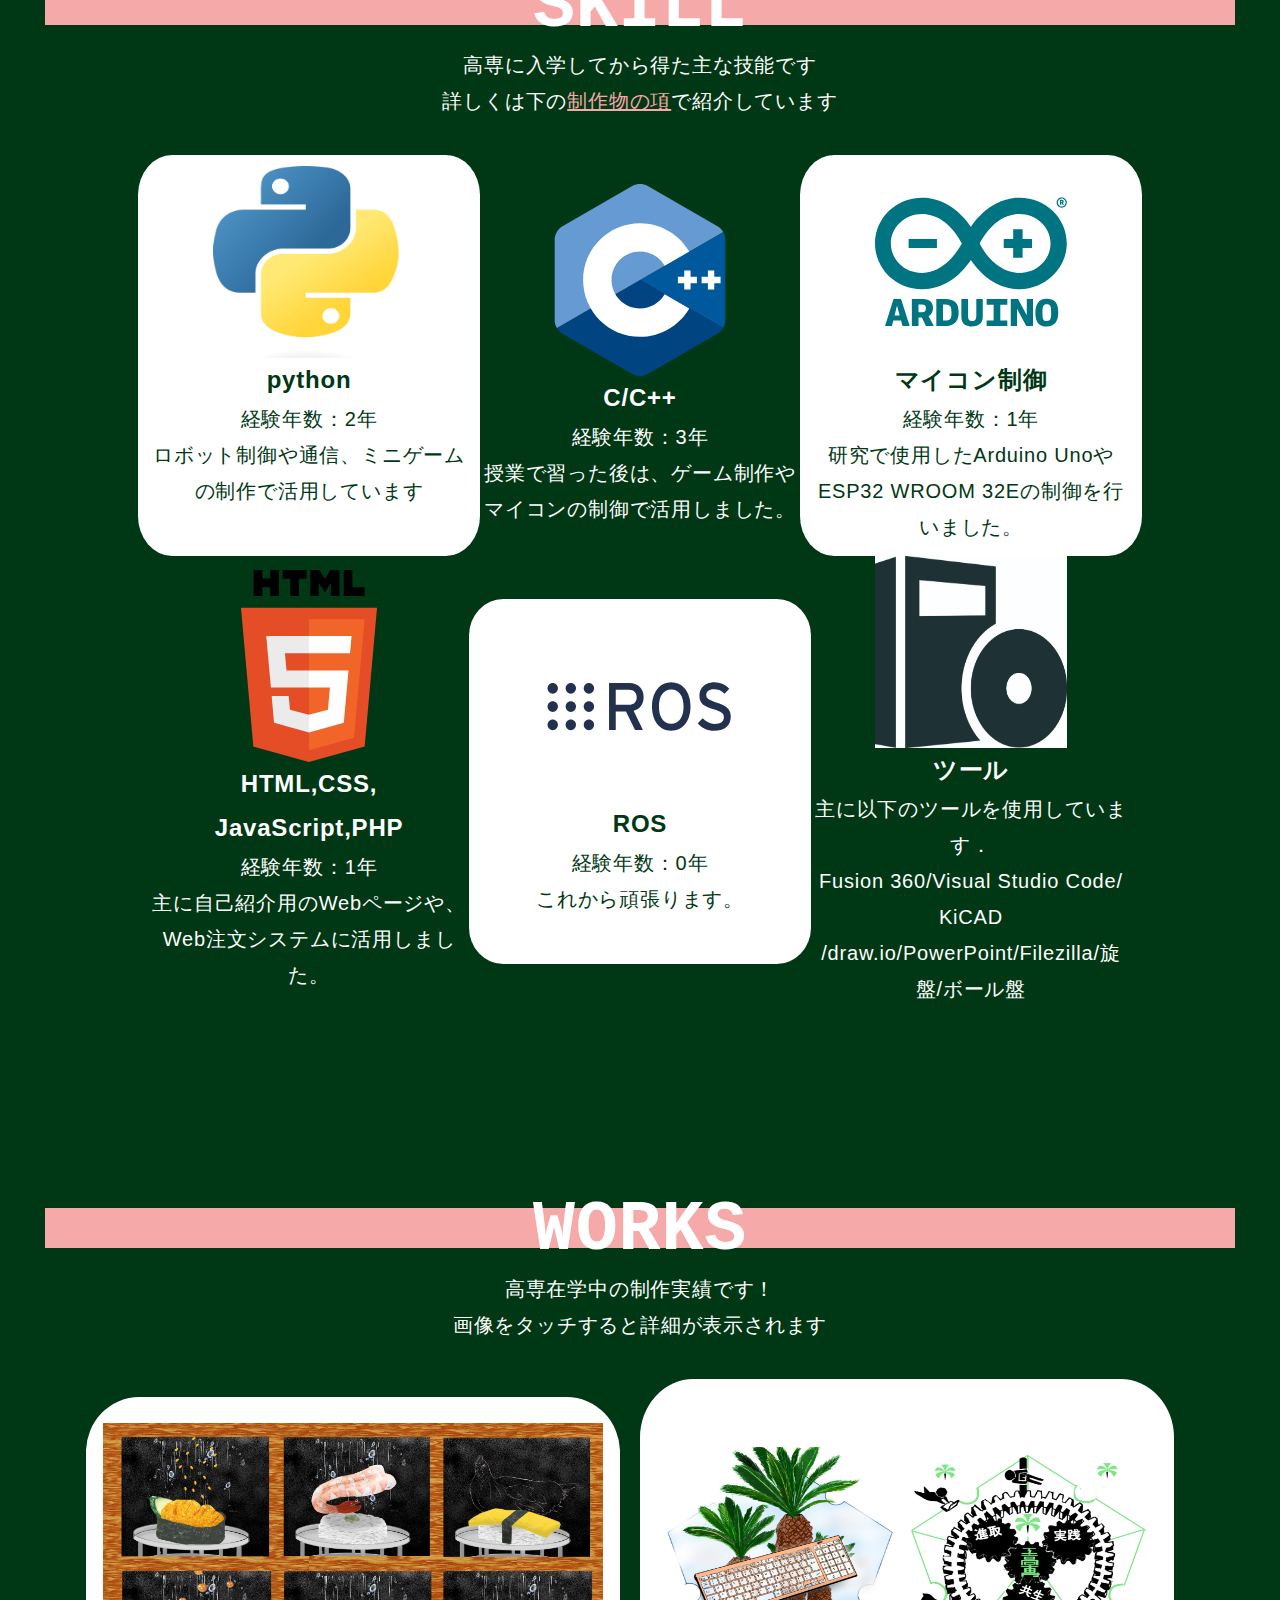
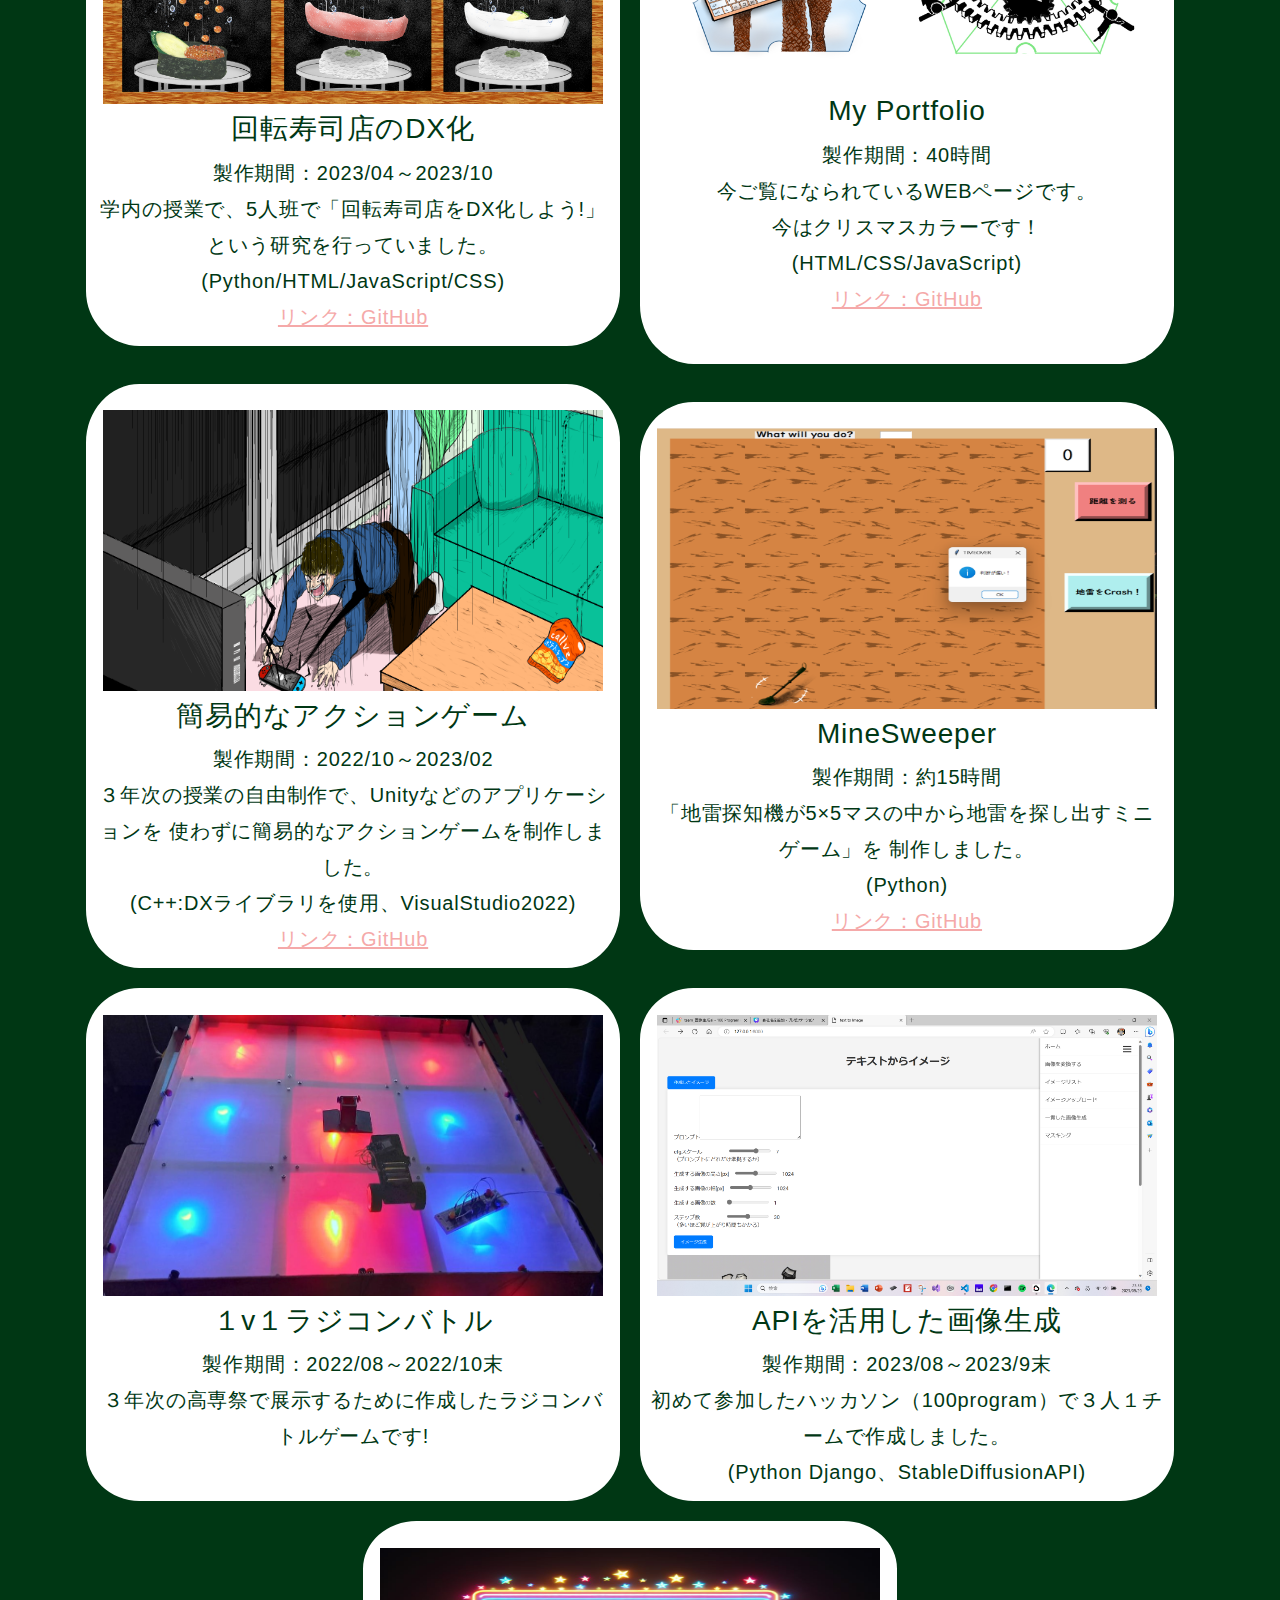
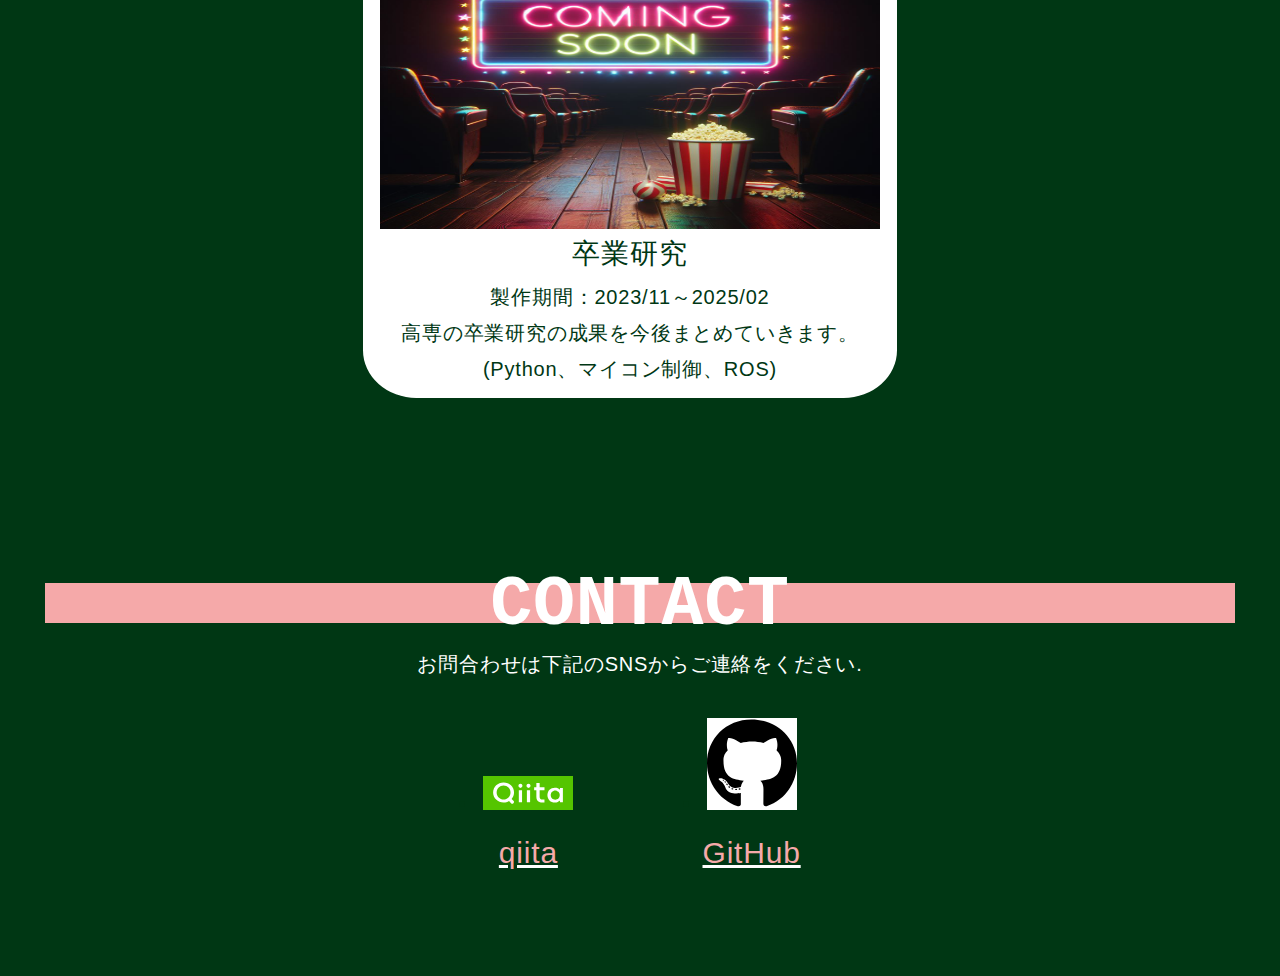
==== commit c767a993: "index.html の更新" ====
--- a/index.html
+++ b/index.html
@@ -231,7 +231,7 @@
           </div>
           <div class="section-lead">
             <p>
-              高専入学してから得た主な技能です<br>
+              高専に入学してから得た主な技能です<br>
               詳しくは下の<a class="works-url-link" href="#works-section">制作物の項</a>で紹介しています
             </p>
           </div>
--- a/css/style_Shimbei.css
+++ b/css/style_Shimbei.css
@@ -2,12 +2,12 @@
 全体の設定
 ---------------------------------*/
 :root {
-  --fullback: #470000;
+  --fullback: #003714;
   --littledark: hsl(0, 0%, 20%);
   --bright: #ffffff;
   --main: #ffffff;
   --black: rgba(0, 0, 0, 0.70);
-  --main-text: #470000;
+  --main-text: #003714;
   --insertcolor: rgb(245, 169, 169);
 }
 
@@ -42,7 +42,7 @@
   bottom: -80px;
   height: 10%;
   padding: 20px;
-  background-color: #899654;
+  background-color: var(--insertcolor);
   transform: skewY(-0deg);
   z-index: -1;
 }
@@ -586,8 +586,8 @@
       transform: translate(-50%, -50%);
       padding: 20px;
       background-color: #fff;
-      border: 1px solid #ccc;
-      z-index: 1;
+      border: 3px solid var(--fullback);
+      z-index: 10;
       font-size: 18px;
       color: var(--fullback);
       /* max-height: 90vh;  モーダルの最大高さを指定 */
@@ -696,13 +696,7 @@
 
   th ,td{
     white-space: wrap;
-  }
-
-  iframe{
-    width:500px;
-    height:300px;
-   }
-   
+  }   
   
   /*--------------------------------
 全体のデザイン
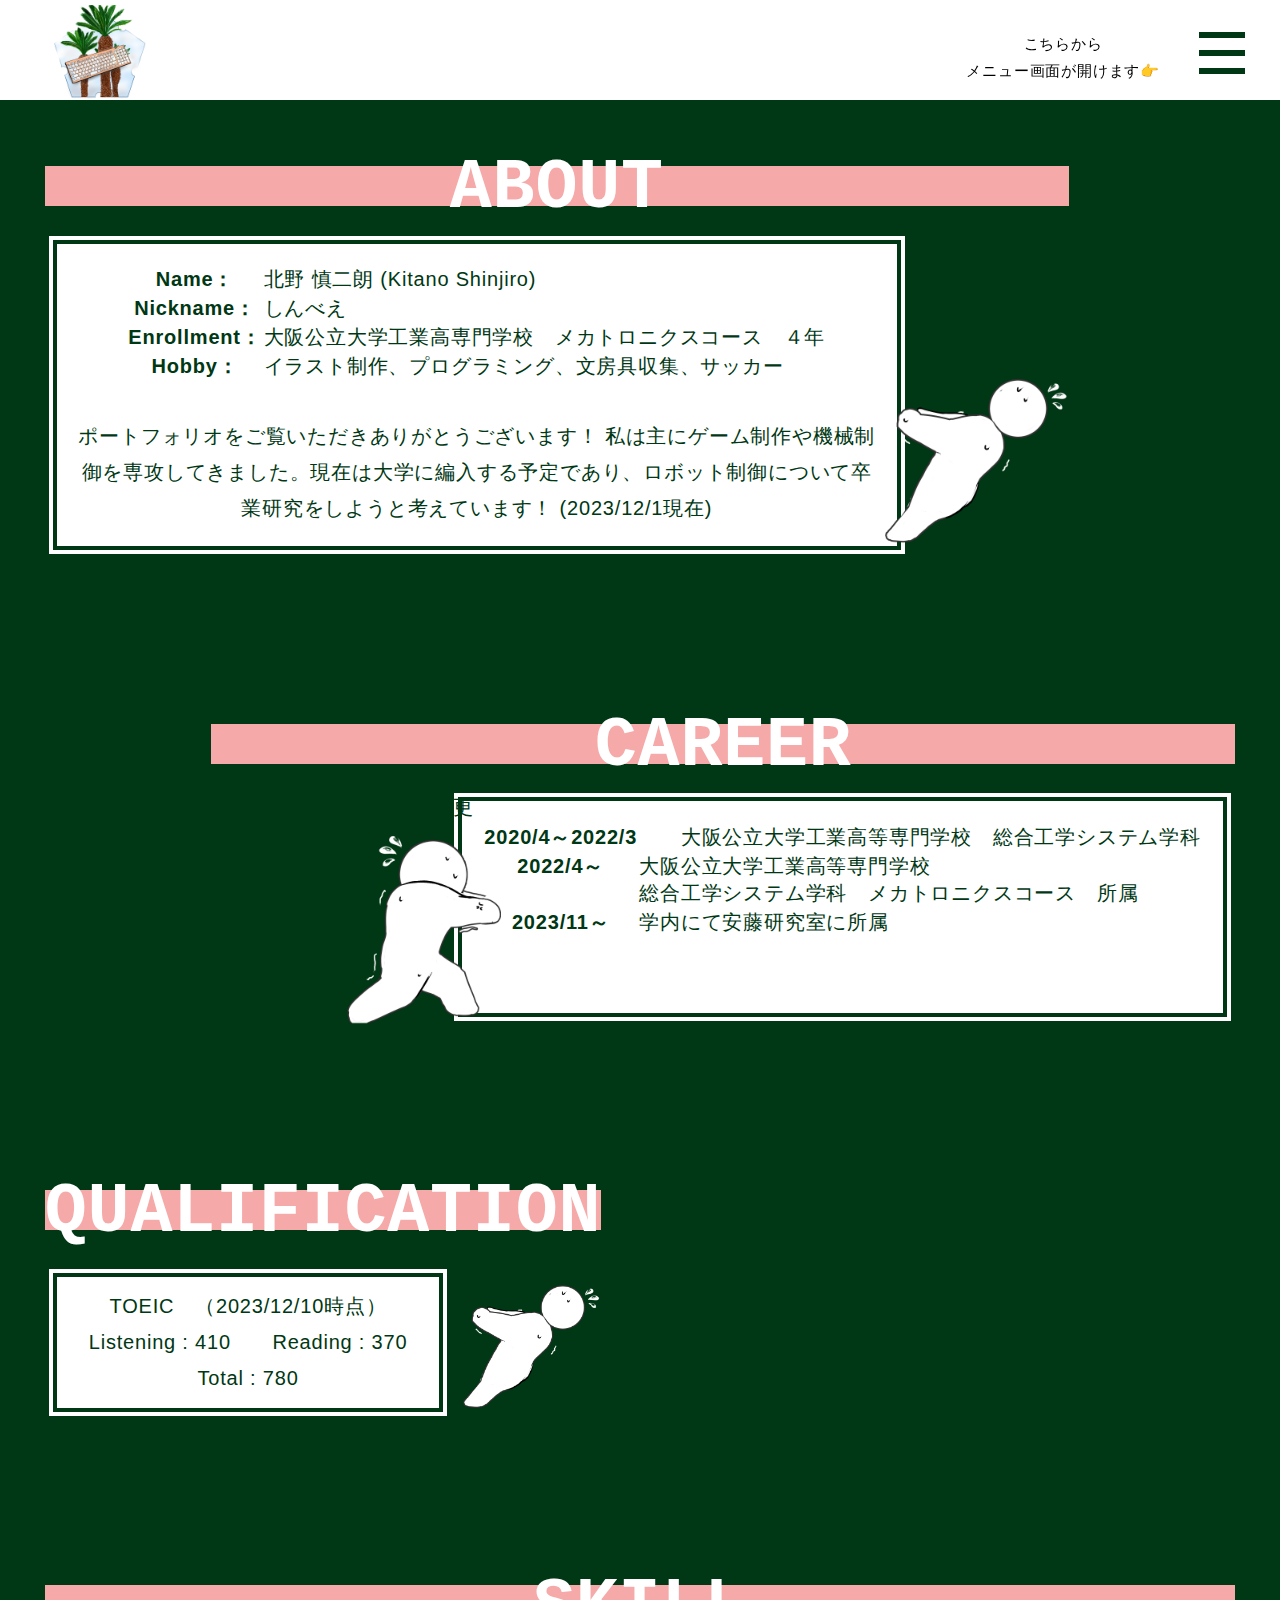
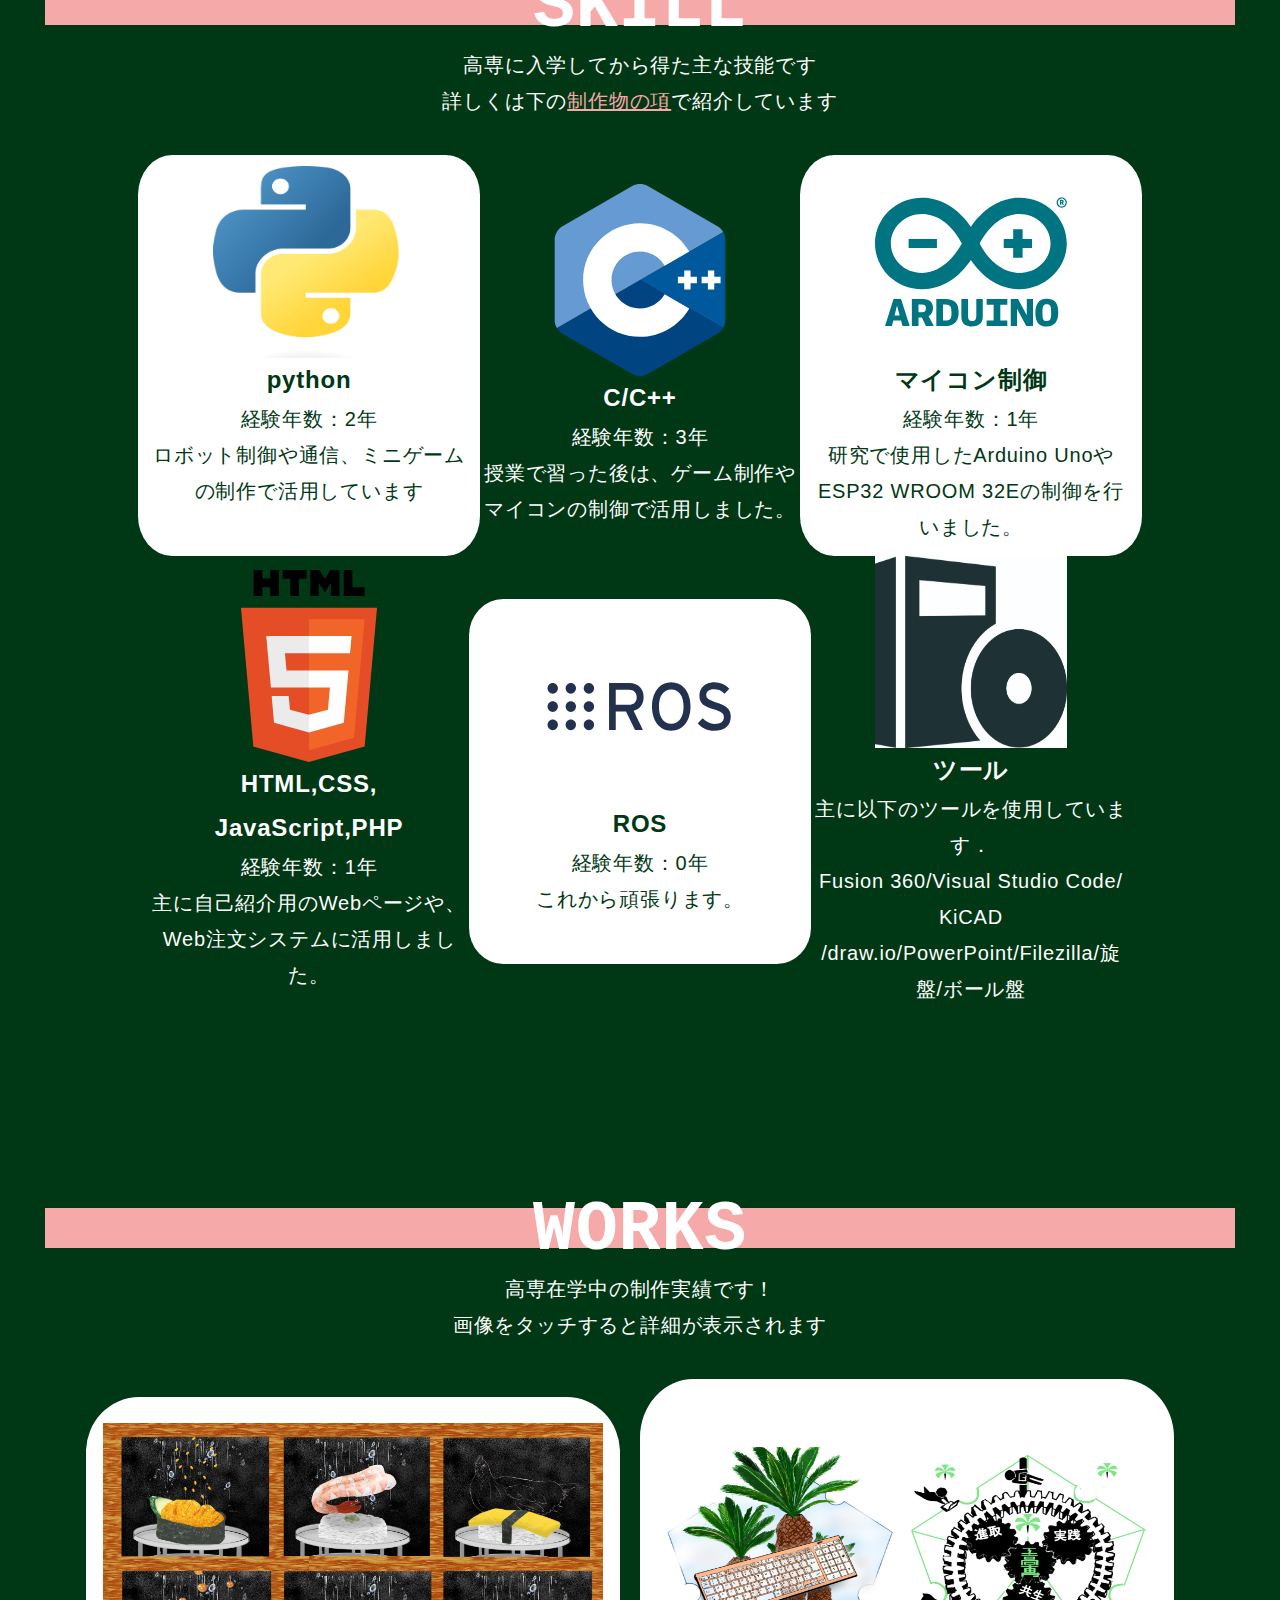
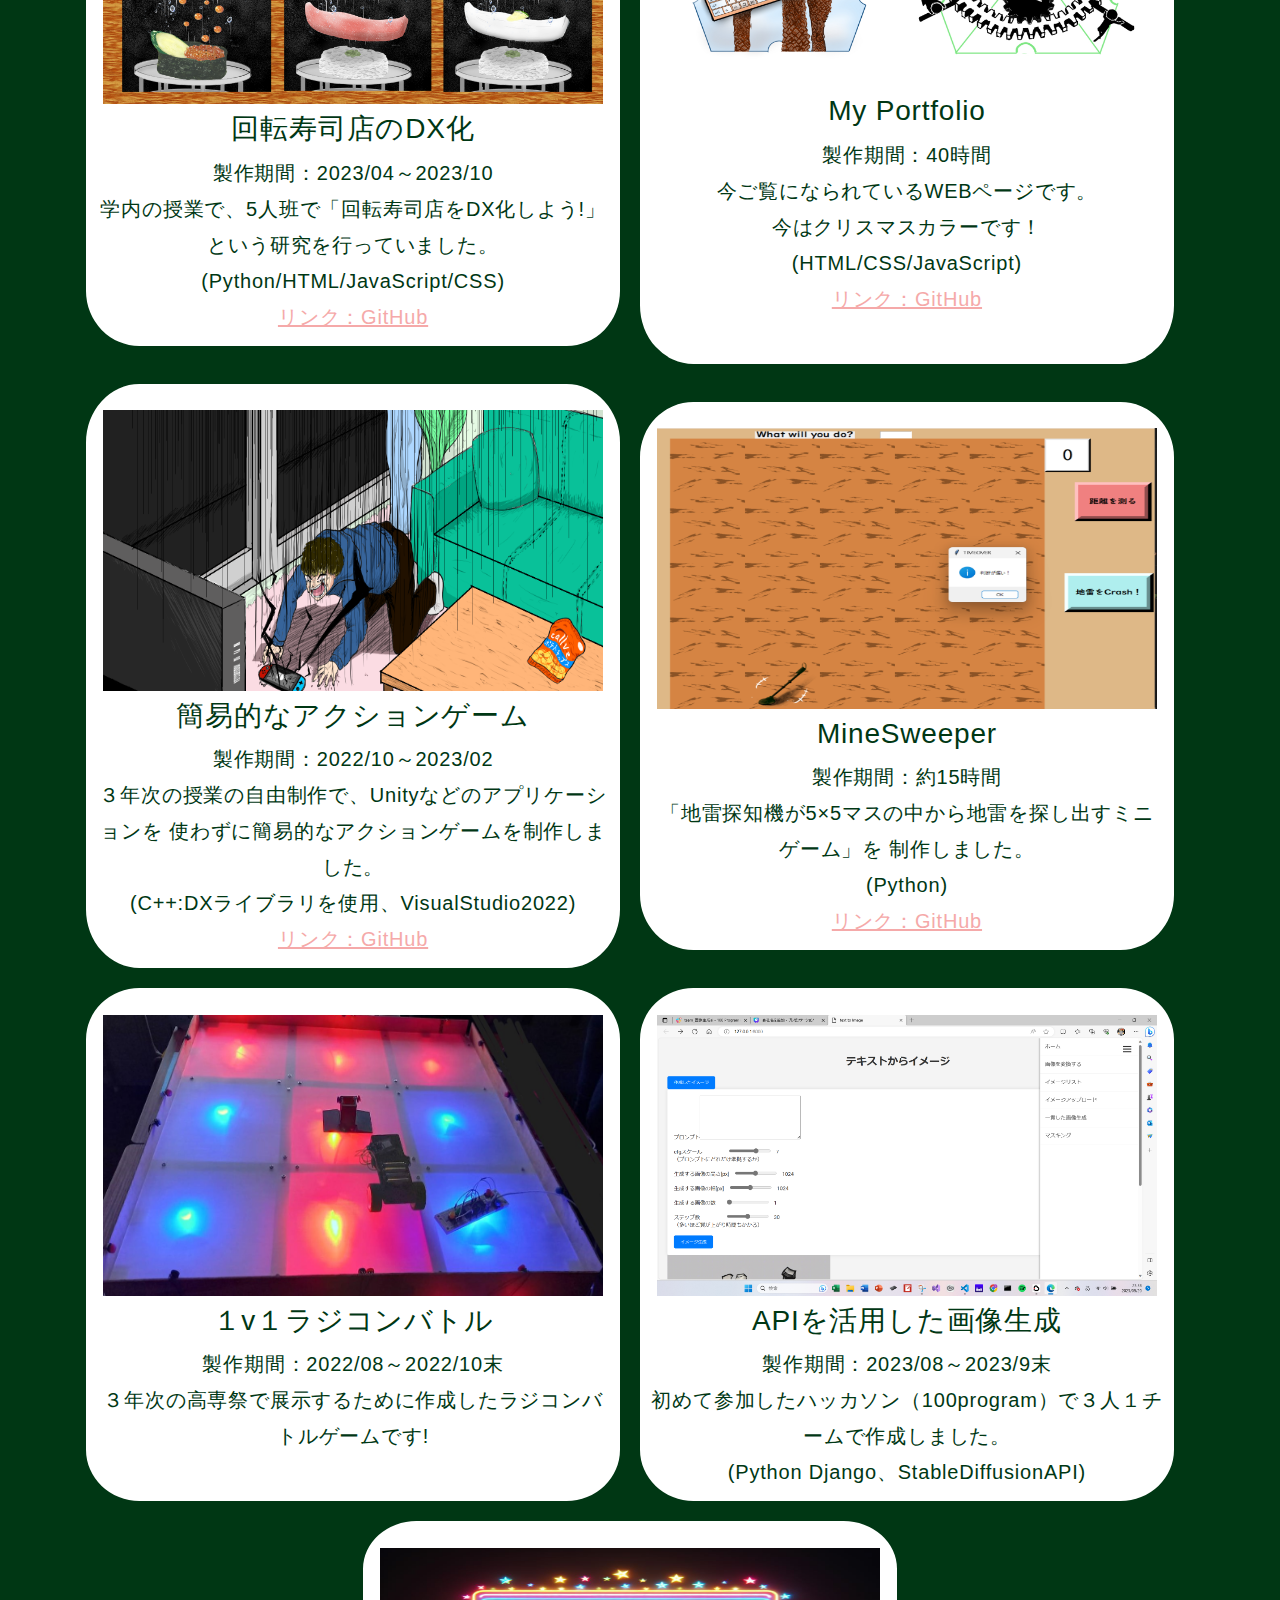
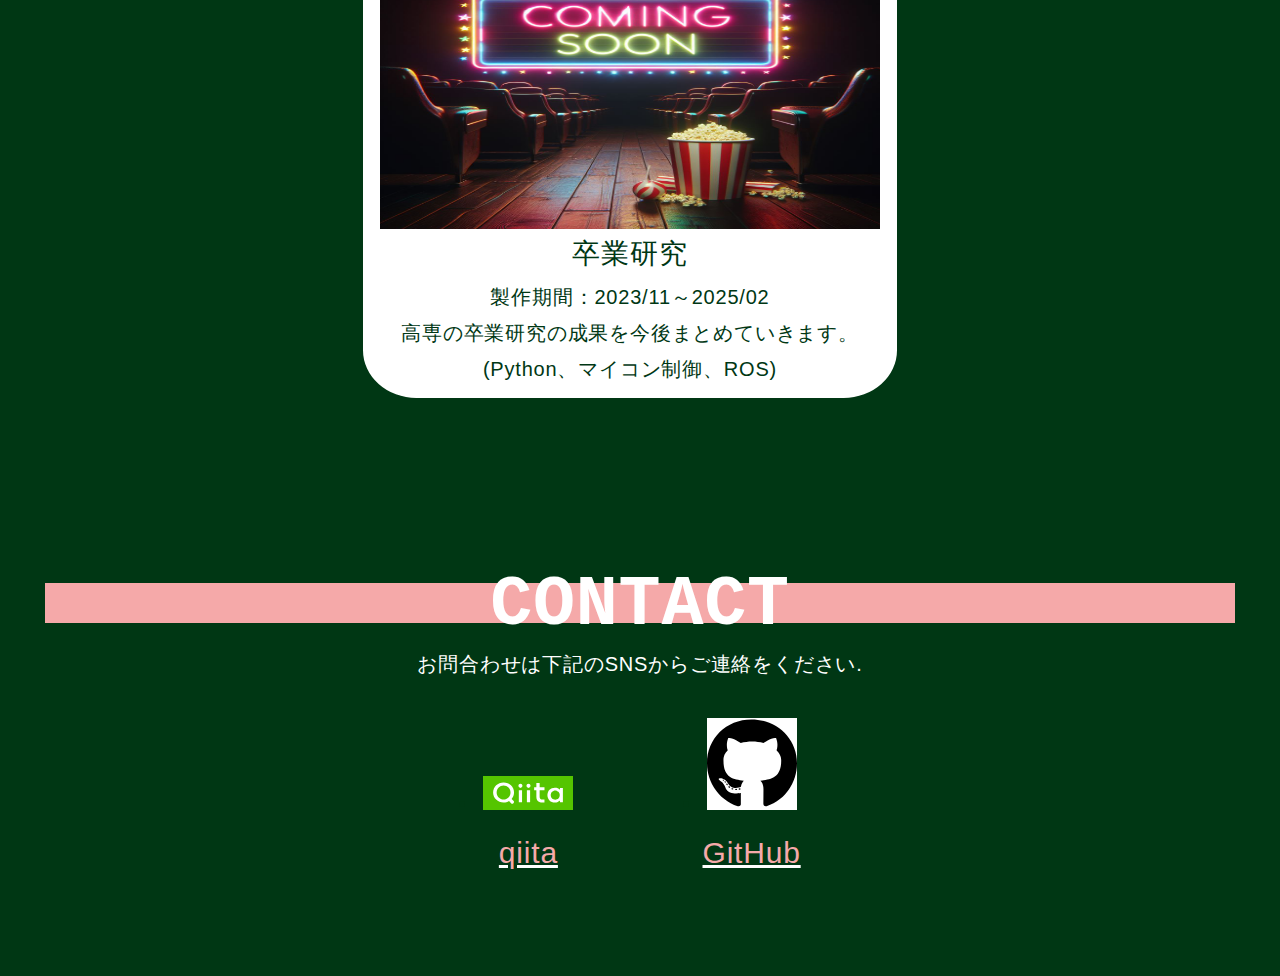
==== commit 8ed2ad33: "index.html の更新" ====
--- a/index.html
+++ b/index.html
@@ -105,7 +105,7 @@
                       <th>Enrollment：</th>
                       <td>大阪公立大学工業高専門学校　メカトロニクスコース　４年</td>
                     <tr>
-                      <th>hobby：</th>
+                      <th>Hobby：</th>
                       <td>イラスト制作、プログラミング、文房具収集、サッカー</td>
                     </tr>
                   </table>
@@ -118,7 +118,7 @@
                     <p>
                       <!-- ーコメントー<br> -->
                       ポートフォリオをご覧いただきありがとうございます！
-                      私は主にゲーム制作や機械制御を経験してきました。大学に編入する予定で、現在は，ロボット制御について卒業研究をしようと考えています！
+                      私は主にゲーム制作や機械制御を専攻してきました。現在は大学に編入する予定であり、ロボット制御について卒業研究をしようと考えています！
                       (2023/12/1現在)
                     </p>
                   </div>
@@ -500,7 +500,7 @@
             クエリに苦戦して、PHPに挑戦して、WEBページ制作を１から始めてと、とてもやることが多かったです。
             最初はPythonで直接レンタルサーバーのおかげで使えたデーターベースからデータを取り出そうとしていたが、無料のサーバーなので出来なかったのでだいぶ困りました。
             結局いろんな人に聞いたりネットで調べたりした結果、PHPでデータをWEB上においてからPythonでそのページにアクセスするという方法にしました。
-            今思うと、データの脆弱性など問題がある方法をとってしまったと反省している。やはり有料のモノを使う方が便利な点が多いと感じました。
+            今思うと、データの脆弱性など問題がある方法をとってしまったと反省しています。やはり有料のモノを使う方が便利な点が多いと感じました。
           </div>        
         </div>
         <div class="illust">
@@ -764,7 +764,7 @@
             <br>
             <div class="feature-title">活動を通して</div>
             <div class="feature">
-              初めてのモノづくりで、わからないことや慣れないことが多く制作が嫌になることもあったが、その分完成した時の嬉しさはとても大きかったです。
+              初めてのモノづくりで、わからないことや慣れないことが多く制作が嫌になることもありましたが、その分完成した時の嬉しさはとても大きかったです。
               これを機にモノづくりをどんどんやりたいと思いました。
               ChatGPTが丁度出てきたころで、タイミングよくAIの力を借りれたのは運がよく、とても助かりました。
               <br>
